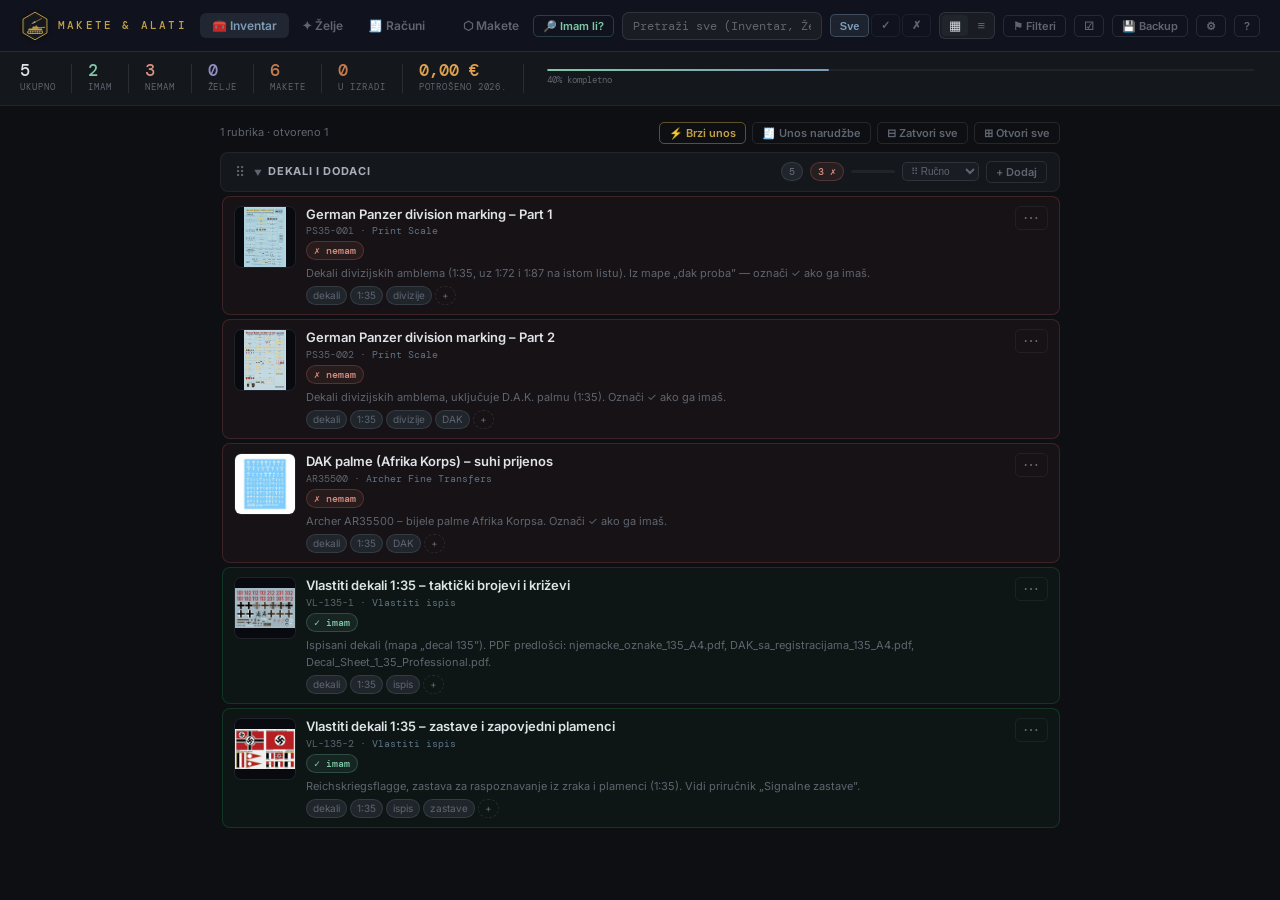
==== makete/index.html @ b8d2c48c "Prva verzija" ====
<!DOCTYPE html>
<html lang="hr">
<head>
<meta charset="UTF-8">
<meta name="viewport" content="width=device-width, initial-scale=1.0, viewport-fit=cover">
<title>Makete & Alati</title>
<meta name="mobile-web-app-capable" content="yes">
<meta name="apple-mobile-web-app-capable" content="yes">
<meta name="apple-mobile-web-app-status-bar-style" content="black-translucent">
<meta name="apple-mobile-web-app-title" content="Makete & Alati">
<meta name="theme-color" content="#0b0d12">
<link href="https://fonts.googleapis.com/css2?family=DM+Mono:wght@400;500&family=Inter:wght@400;500;600;700&display=swap" rel="stylesheet">
<link rel="manifest" href="manifest.webmanifest">
<link rel="icon" type="image/svg+xml" href="img/logo-icon.svg">
<link rel="icon" type="image/png" sizes="192x192" href="icons/icon-192.png">
<link rel="apple-touch-icon" href="icons/apple-touch-icon.png">
<link rel="stylesheet" href="css/app.css?v=45.37.0">
<link rel="stylesheet" href="css/mobile.css?v=45.37.0">
<script>window.APP_VERSION="45.37.0";window.NO_HD=true;</script>
</head>
<body>
<div class="boot-splash" id="bootSplash"><img class="boot-img" src="img/logo.svg" alt=""><div class="boot-logo">Makete &amp; Alati</div><div class="boot-spin"></div></div>

<div class="nav">
  <div class="nav-logo"><img class="nav-logo-img" src="img/logo-icon.svg" alt="">Makete &amp; Alati</div>
  <div class="nav-tabs">
    <button class="nav-tab active t-inv" onclick="showPage('inventar',this)">Inventar</button>
    <button class="nav-tab t-zelje" onclick="showPage('zelje',this)">✦ Želje</button>
    <button class="nav-tab t-narudzba" onclick="showPage('narudzba',this)">🧾 Računi</button>
    <button class="nav-tab t-makete" onclick="showPage('makete',this)">⬡ Makete</button>
    <button class="nav-tab t-diorame" onclick="showPage('diorame',this)">🏞️ Diorame</button>
    <button class="nav-tab t-izvori" onclick="showPage('izvori',this)">🔗 Izvori</button>
    <button class="nav-tab t-oznake" onclick="showPage('oznake',this)">🎖️ Oznake</button>
    <button class="nav-tab t-ekv" onclick="showPage('ekvivalencije',this)">🎨 Usporedba boja</button>
    <button class="nav-tab t-redoslijed" onclick="showPage('redoslijed',this)">🧭 Redoslijed izrade</button>
    <button class="nav-tab t-upute" onclick="showPage('upute',this)">📋 Upute za korištenje</button>
    <button class="nav-tab t-prirucnici" onclick="showPage('prirucnici',this)">📖 Priručnici</button>
    <button class="nav-tab t-knjiznica" onclick="showPage('knjiznica',this)">📚 Knjižnica</button>
  </div>
  <div class="nav-right">
    <div class="nav-search-wrap">
      <input class="nav-search" type="text" placeholder="Pretraži sve (Inventar, Želje, Makete…)…" id="searchInput" oninput="onSearch(this.value)" onfocus="onSearch(this.value)" onkeydown="if(event.key==='Escape'){this.blur();closeSearchDropdown();}">
      <div class="search-dropdown" id="searchDropdown"></div>
    </div>
    <div class="filter-tabs" id="filterTabs">
      <button class="ftab active-all" data-filter="all" onclick="setFilter('all')">Sve</button>
      <button class="ftab" data-filter="imam" onclick="setFilter('imam')">✓</button>
      <button class="ftab" data-filter="nemam" onclick="setFilter('nemam')">✗</button>
    </div>
    <div class="view-toggle" id="viewToggle">
      <button class="vbtn active" id="vbtnCard" onclick="setView('card')" title="Kartice" aria-label="Prikaz: kartice">▦</button>
      <button class="vbtn" id="vbtnCompact" onclick="setView('compact')" title="Kompaktno" aria-label="Prikaz: kompaktno">≡</button>
    </div>
    <button class="btn-sm" id="filterPanelBtn" onclick="toggleFilterPanel(event)" title="Filteri po proizvođaču/tagu" aria-label="Filteri">⚑ Filteri<span id="filterActiveDot" class="filter-active-dot" style="display:none"></span></button>
    <button class="btn-sm" id="bulkToggleBtn" onclick="toggleBulkMode()" title="Odaberi više stavki" aria-label="Odaberi više stavki">☑</button>
    <button class="btn-sm" onclick="openHelpModal()" title="Pomoć / prečaci" aria-label="Pomoć i prečaci">?</button>
  </div>
</div>

<div class="stats-bar" id="statsBar"></div>
<div class="filter-panel" id="filterPanel" style="display:none">
  <div class="tag-bar" id="mfrBar" style="display:none">
    <span class="tag-bar-lbl">Proizvođač:</span>
    <div id="mfrChips"></div>
  </div>
  <div class="tag-bar" id="tagBar" style="display:none">
    <span class="tag-bar-lbl">Tag:</span>
    <div id="tagChips"></div>
  </div>
  <div class="filter-panel-empty" id="filterPanelEmpty" style="display:none">Nema dostupnih filtera za proizvođača ili tag.</div>
</div>
<div class="bulk-bar" id="bulkBar" style="display:none">
  <span id="bulkCount">0 odabrano</span>
  <button class="btn-sm" onclick="bulkSetStatus('imam')">✓ Imam</button>
  <button class="btn-sm" onclick="bulkSetStatus('nemam')">✗ Nemam</button>
  <button class="btn-sm" onclick="bulkMoveToWish()">→ Želje</button>
  <button class="btn-sm" style="color:var(--nemam-txt);border-color:rgba(248,113,113,.3)" onclick="bulkDelete()">✕ Obriši</button>
  <button class="btn-sm" style="margin-left:auto" onclick="bulkClearSelection()">Odustani</button>
</div>

<!-- INVENTAR -->
<div class="page active" id="page-inventar">
  <div class="main" id="mainContent"></div>
</div>

<!-- ZELJE -->
<div class="page" id="page-zelje">
  <div class="main">
    <div class="section-hdr">
      <h2 class="wish-h">Popis želja</h2>
      <button class="btn-sm" onclick="openWishModal()">+ Dodaj</button>
      <span style="font-size:11px;color:var(--muted);margin-left:auto">✓ kupljeno → Inventar ili Makete</span>
    </div>
    <div id="wishDupHint" style="font-size:11px;color:#f87171;margin:-.4rem 0 .6rem 2px;font-weight:600"></div>
    <table class="wish-table">
      <thead><tr>
        <th>Šifra</th><th>Naziv / opis</th><th>Kategorija</th><th>Prior.</th><th>Bilješka</th><th></th>
      </tr></thead>
      <tbody id="wishBody"></tbody>
    </table>
  </div>
</div>

<!-- NARUDŽBA -->
<div class="page" id="page-narudzba">
  <div class="main">
    <div class="section-hdr">
      <h2 style="color:var(--narudzba)">🧾 Računi</h2>
      <button class="btn-sm" onclick="createOrder()">+ Novi račun</button>
      <button class="btn-sm" onclick="openOrderModal()">+ Dodaj stavku ručno</button>
      <button class="btn-sm" onclick="printOrderList()">🖨 Ispis</button>
      <span id="narudzbaTotal" style="margin-left:auto;font-size:12px;color:var(--muted)"></span>
    </div>
    <div class="ekv-hint" style="margin-bottom:1rem">Ovo je evidencija stvari koje si već kupio — svaka kartica je jedan stvarni račun/kupnja, radi zbrajanja ukupne uložene vrijednosti. Robu dodaješ gumbom 🧾 iz Popisa želja ili izravno iz Inventara (kod stavki koje nemaš) — ide u trenutno aktivan račun (žuti rub). Svaka stavka ima svoju cijenu, a u polje "Plaćeno (račun)" na dnu upiši stvarno plaćeni iznos. Kad je račun gotov, klikni "🔒 Zaključi" — zatvara se i sljedeća dodana stavka automatski otvara novi, umjesto da se doda na stari, već zatvoreni račun.</div>
    <div id="narudzbaList"></div>
  </div>
</div>

<!-- MAKETE -->
<div class="page" id="page-makete">
  <div class="main">
    <div class="section-hdr">
      <h2 class="model-h">Makete</h2>
      <button class="btn-sm" onclick="openModelModal()">+ Dodaj</button>
      <span id="modelValueTotal" style="margin-left:auto;font-size:12px;color:var(--muted)"></span>
    </div>
    <div id="modelContent"></div>
  </div>
</div>

<div class="page" id="page-prirucnici"><div class="main"><div class="section-hdr"><h2 style="color:var(--upute)">📖 Priručnici</h2></div><div id="prBox48"></div></div></div>
<div class="page" id="page-knjiznica"><div class="main"><div class="section-hdr"><h2 style="color:#a9b8d6">📚 Knjižnica</h2></div><div id="libBox48"></div></div></div>
<div class="page" id="page-diorame"><div class="main"><div class="section-hdr"><h2 style="color:#c9a86a">🏞️ Diorame</h2><button class="btn-sm" onclick="dio52Edit()">＋ Nova diorama</button><input class="nav-search" id="dio52Q" placeholder="Traži dioramu…" style="max-width:220px;margin-left:auto"></div><div class="ekv-hint" style="margin-bottom:.75rem">Diorama ima svoje faze izrade (od podloge do završnog laka), popis proizvoda iz Inventara, popis onoga što nedostaje, makete koje su u njoj te fotografije napretka i reference.</div><div id="dioBox52"></div></div></div>
<div class="page" id="page-izvori">
  <div class="main">
    <div class="section-hdr">
      <h2 style="color:var(--izvori)">🔗 Izvori i reference</h2>
      <button class="btn-sm" onclick="openIzvorModal()">+ Dodaj poveznicu</button>
    </div>
    <div class="ekv-hint" style="margin-bottom:.75rem">Članci, video tutoriali, forumi i ostale poveznice vezane uz izradu maketa — spremi ih ovdje umjesto u bookmarkove preglednika.</div>
    <div class="filter-tabs" style="margin-bottom:.75rem">
      <button class="ftab active-izv" data-ftype="sve" onclick="setIzvorFilter('sve')">Sve</button>
      <button class="ftab" data-ftype="video" onclick="setIzvorFilter('video')">🎬 Video</button>
      <button class="ftab" data-ftype="tekst" onclick="setIzvorFilter('tekst')">📄 Tekst</button>
      <button class="ftab" data-ftype="ostalo" onclick="setIzvorFilter('ostalo')">🔗 Ostalo</button>
    </div>
    <div id="izvoriFilterChip"></div>
    <table class="wish-table">
      <thead><tr>
        <th>Tip</th><th>Naziv</th><th>Poveznica</th><th></th>
      </tr></thead>
      <tbody id="izvoriBody"></tbody>
    </table>
  </div>
</div>

<div class="page" id="page-oznake">
  <div class="main">
    <div class="section-hdr">
      <h2 style="color:var(--oznake)">🎖️ Taktičke oznake</h2>
    </div>
    <div class="ekv-hint" style="margin-bottom:.75rem">Katalog izvučenih divizijskih i taktičkih simbola, brojeva vozila, amblema jedinica i naramenica — iz pregleda njemačke oklopne referentne biblioteke (WWII), 247 slika iz preko 90 pregledanih knjiga. Klikni sliku za uvećani prikaz.</div>
    <div class="filter-tabs" id="oznakeFilterTabs" style="margin-bottom:.75rem;flex-wrap:wrap"></div>
    <div class="oznake-count" id="oznakeCount" style="font-size:11px;color:var(--muted);margin-bottom:.6rem"></div>
    <div class="oznake-grid" id="oznakeGrid"></div>
  </div>
</div>

<!-- EKVIVALENCIJE (AK 3G Acrylics – tablica ekvivalencija) -->
<div class="page" id="page-ekvivalencije">
  <div class="main">
    <div class="section-hdr">
      <h2 style="color:var(--gold)">🎨 Usporedba boja</h2>
      <a class="btn-sm" style="text-decoration:none" href="upute/AK-3G-tablica-ekvivalencije-2021.pdf" target="_blank" rel="noopener">📄 Otvori PDF</a>
    </div>
    <div class="ekv-subtabs" style="flex-wrap:wrap">
      <button class="ekv-subtab ekv-subtab-all" data-tab="all" onclick="setEkvTab('all')" title="Pretraži tvoju boju kroz svih 12 tablica odjednom i vidi imaš li već zamjenu u inventaru">🔎 Traži zamjenu (sve tablice)</button>
      <button class="ekv-subtab active" data-tab="ak2021" onclick="setEkvTab('ak2021')">AK 3G Acrylics 2021</button>
      <button class="ekv-subtab" data-tab="ak2023" onclick="setEkvTab('ak2023')">AK 3G ↔ Vallejo/Citadel</button>
      <button class="ekv-subtab" data-tab="rcold" onclick="setEkvTab('rcold')">Real Colors (staro)</button>
      <button class="ekv-subtab" data-tab="rcnew" onclick="setEkvTab('rcnew')">Real Colors (novo)</button>
      <button class="ekv-subtab" data-tab="meng" onclick="setEkvTab('meng')">Meng ↔ AK 3Gen</button>
      <button class="ekv-subtab" data-tab="val2ak" onclick="setEkvTab('val2ak')">Vallejo → AK 3G</button>
      <button class="ekv-subtab" data-tab="ak2val" onclick="setEkvTab('ak2val')">AK 3G → Vallejo</button>
      <button class="ekv-subtab" data-tab="alclad" onclick="setEkvTab('alclad')">AK Metalik ↔ Alclad</button>
      <button class="ekv-subtab" data-tab="playmarkers" onclick="setEkvTab('playmarkers')">AK Playmarkers</button>
      <button class="ekv-subtab" data-tab="quickgen" onclick="setEkvTab('quickgen')">AK QuickGen</button>
      <button class="ekv-subtab" data-tab="rcmarkers" onclick="setEkvTab('rcmarkers')">AK RC Markers</button>
      <button class="ekv-subtab" data-tab="gouache" onclick="setEkvTab('gouache')">AK Gouache Weathering</button>
    </div>
    <input class="nav-search ekv-search" id="ekvSearch" placeholder="Pretraži po šifri, nazivu ili šifri drugog proizvođača…" oninput="searchEkv(this.value)">
    <div class="ekv-hint" id="ekvHint">Službena AK Interactive tablica ekvivalencija (2021) — Modelling, AFV, Figure i Air serija 3. generacije akrilnih boja, s ekvivalentima kod Tamiye, Humbrola, Vallejo Model/Game Color, Gunze/Mr. Hobbyja, Testora, Lifecolora, RLM/RAL/BS/FS standarda, Revella, Hataka, Real Colors, Citadela (novi i stari nazivi) i Menga.</div>
    <div class="ekv-count" id="ekvCount"></div>
    <div class="ekv-table-wrap"><table class="ekv-table" id="ekvTable"></table></div>
  </div>
</div>

<!-- REDOSLIJED IZRADE MAKETE (15 koraka) -->
<div class="page" id="page-redoslijed">
  <div class="main">
    <div class="section-hdr">
      <h2 style="color:#8fc26a">🧭 Redoslijed izrade makete (15 koraka)</h2>
    </div>
    <div class="ekv-hint" style="margin-bottom:1rem">Pridržavaj se ovog lanca kako bi izbjegao ljuštenje boje ili uništavanje detalja. Uz svaki korak naveden je i okvirni razmak čekanja prije sljedećeg koraka.</div>
    <div class="ekv-table-wrap">
      <table class="ekv-table wrap-table" id="redoslijedTable">
        <thead>
          <tr><th style="width:48px">Korak</th><th>Naziv</th><th>Opis</th><th>⏱ Vrijeme čekanja</th></tr>
        </thead>
        <tbody>
          <tr id="rs-step-1"><td class="ekv-code">01</td><td>🧼 Pranje modela</td><td>Operi dijelove mlakom vodom sa sredstvom za pranje posuđa kako bi uklonio ostatke silikonskog sredstva za odvajanje iz kalupa i masnoću s prstiju.</td><td>Sušenje na zraku, min. 2 h</td></tr>
          <tr id="rs-step-2"><td class="ekv-code">02</td><td>🌫️ Primer (temeljni premaz)</td><td>Nanesi tanki, ujednačeni sloj primera (sivi, crni ili bijeli) airbrushom radi prianjanja boje i otkrivanja površinskih grešaka.</td><td>12–24 h</td></tr>
          <tr id="rs-step-3"><td class="ekv-code">03</td><td>🌑 Pre-shading</td><td>Naglasi urezane linije i sjene crnom ili tamnosmeđom bojom prije osnovnog sloja, radi dojma dubine ispod prozirnijih slojeva boje.</td><td>30–60 min</td></tr>
          <tr id="rs-step-4"><td class="ekv-code">04</td><td>🎨 Osnovna boja (base coat)</td><td>Nanesi glavnu boju kamuflaže tankim slojevima airbrushom, ostavljajući pre-shading da se nazire kroz boju.</td><td>12–24 h</td></tr>
          <tr id="rs-step-5"><td class="ekv-code">05</td><td>🦎 Kamuflažni uzorak</td><td>Dodaj sekundarne/tercijarne boje kamuflaže (mrlje, pruge) prema referentnoj shemi vozila ili jedinice.</td><td>12–24 h</td></tr>
          <tr id="rs-step-6"><td class="ekv-code">06</td><td>✨ Gloss lak (sjajni lak)</td><td>Nanesi sloj sjajnog laka kao pripremu glatke, nepropusne podloge za dekale i wash tehnike.</td><td>6–12 h</td></tr>
          <tr id="rs-step-7"><td class="ekv-code">07</td><td>🏷️ Dekali (naljepnice)</td><td>Postavi dekale uz pomoć otopine za omekšavanje (decal softener) da prionu uz reljef površine bez mjehurića zraka.</td><td>12–24 h</td></tr>
          <tr id="rs-step-8"><td class="ekv-code">08</td><td>🔒 Gloss zatvaranje dekala</td><td>Preko osušenih dekala nanesi još jedan tanki sloj glossa da ih zatvoriš ispod laka, izravnaš rub prozirnog filma i zaštitiš od tekućina u sljedećim koracima (wash, razrjeđivači). Radi se preko cijelog modela da ton ostane ujednačen, jer se osnovna boja ispod glossa lagano potamni.</td><td>6–12 h</td></tr>
          <tr id="rs-step-9"><td class="ekv-code">09</td><td>🌗 Filter tehnika (opcionalno)</td><td>Tankim, jako razrijeđenim slojem uljne ili emajl boje ujednači i obogati ton osnovne boje po cijeloj površini. <i style="color:var(--muted)">Alternativa: filter se može nanijeti i odmah nakon gloss laka (prije dekala, korak 06→07), ako želiš prvo ujednačiti ton podloge.</i></td><td>24 h</td></tr>
          <tr id="rs-step-10"><td class="ekv-code">10</td><td>🖌️ Wash</td><td>Nanesi tamniji, jako razrijeđeni wash (uljni ili emajl) u urezane linije, zakovice i udubljenja kako bi naglasio detalje i dodao kontrast.</td><td>12–24 h</td></tr>
          <tr id="rs-step-11"><td class="ekv-code">11</td><td>🔲 Matt / satin lak</td><td>Nanesi tanki sloj matt (ili satin) laka preko washa i dekala. Dobije se blago hrapava površina na koju pigmenti, pastele i uljne boje bolje prianjaju, a wash i dekali ostaju zaštićeni. Više tankih slojeva bolje je od jednog debelog. <i style="color:var(--muted)">Napomena: neki modelari weathering rade i izravno preko glossa, ovisno o vrsti boje i željenom izgledu.</i></td><td>12–24 h</td></tr>
          <tr id="rs-step-12"><td class="ekv-code">12</td><td>🪨 Chipping</td><td>Dodaj ogrebotine i ljuštenje boje (spužvica, fini kist, hairspray / chipping fluid ili olovke) na istaknutim rubovima, ulaznim otvorima i mjestima gdje se hoda. Radi se prije prljavštine i pigmenata, tako da ih oni kasnije djelomično prekriju.</td><td>Sušiti prema tehnici (30 min – 2 h po sloju)</td></tr>
          <tr id="rs-step-13"><td class="ekv-code">13</td><td>🚜 Weathering</td><td>Dodaj efekte trošenja: streaking uljnim bojama za tragove hrđe i curenja, masne i uljne mrlje te naznake korozije prema stanju vozila (chipping je u prethodnom koraku).</td><td>Sloj po sloj, sušiti između (2–6 h po sloju)</td></tr>
          <tr id="rs-step-14"><td class="ekv-code">14</td><td>🧱 Pigmenti</td><td>Nanesi suhe pigmente četkicom na donji dio vozila, gusjenice i kotače radi realističnog efekta prašine i blata, zatim odmah fiksiraj isopropilnim alkoholom ili fiksatorom.</td><td>Fiksirati odmah nakon nanošenja</td></tr>
          <tr id="rs-step-15"><td class="ekv-code">15</td><td>🛡️ Završni zaštitni lak</td><td>Opcionalno: zatvori cijeli rad tankim slojem matt ili satin laka. Pazi da lak preko pigmenata ih veže i potamni, zato se često preskače ili nanosi samo lokalno; pigmente prije toga fiksiraj. Ako je model za vitrinu, zaštita od prašine ionako čuva weathering.</td><td>24 h</td></tr>
        </tbody>
      </table>
    </div>

    <div class="section-hdr" style="margin-top:1.75rem">
      <h2 style="color:#8fc26a">🎨 Paleta tonova terena (3GEN Acrylics)</h2>
    </div>
    <div class="ekv-hint" style="margin-bottom:1rem">Gdje postoji gotova, jednokomponentna AK boja koja u praksi zamjenjuje miješanje više tonova, navedena je samo ta boja (bez omjera). Uz svaki teren navedeno je što od toga već imaš (zeleno) i što bi trebalo za podlogu. Dodan je i stupac sa stvarnim AK <b>Terrains</b> pastama (službena kategorija DIORAMA → Pastes & Textures, ak-interactive.com) — to su gotove, već obojene i teksturirane paste za izradu same podloge terena, umjesto tinta za doradu.</div>
    <div class="ekv-table-wrap">
      <table class="ekv-table wrap-table" id="terenTable">
        <thead>
          <tr><th>Tip terena</th><th>Boje i efekti za vozilo</th><th>Pasta / tekstura za podlogu</th><th>Rezultat</th></tr>
        </thead>
        <tbody>
          <tr><td class="ekv-code">Normandija (glina)</td><td><span class="code46" data-code="AK4063">AK4063</span> Brown Earth Deposit</td><td><span class="code46" data-code="AMIG2102">AMIG2102</span> Light Earth Ground<br><span class="code46" data-code="AK8021" data-url="https://ak-interactive.com/product/terrains-light-earth-250ml/">AK8021</span> Terrains Light Earth</td><td>Svijetla glinasta zemlja</td></tr>
          <tr><td class="ekv-code">Suha prašina</td><td><span class="code46" data-code="AK4062">AK4062</span> Light Dust<br><span class="code46" data-code="AK015">AK015</span> Dust Effects<br><span class="code46" data-code="AKG07">AKG07</span> Dust (gvaš)<br><span class="code46" data-code="AK10026">AK10026</span> Dust/Rainmarks (bojica)</td><td><span class="code46" data-code="AK8015" data-url="https://ak-interactive.com/product/terrains-dry-ground-250ml/">AK8015</span> Terrains Dry Ground</td><td>Pijesak / cestovna prašina</td></tr>
          <tr><td class="ekv-code">Mokro blato</td><td><span class="code46" data-code="AK078">AK078</span> Damp Earth<br><span class="code46" data-code="73.826">73.826</span> Mud and Grass Effect (Vallejo)<br><span class="code46" data-code="AK8026">AK8026</span> Splatter Effects Wet Mud<br><span class="code46" data-code="AKG06">AKG06</span> Dry Mud (gvaš)</td><td><span class="code46" data-code="AK8017" data-url="https://ak-interactive.com/product/terrains-muddy-ground-250ml/">AK8017</span> Terrains Muddy Ground</td><td>Tamno, masno blato</td></tr>
          <tr><td class="ekv-code">Afrika (pijesak)</td><td><span class="code46" data-code="AK022">AK022</span> Africa Dust<br><span class="code46" data-code="AK041">AK041</span> North Africa Dust (pigment)<br><span class="code46" data-code="AKG03">AKG03</span> Sand (gvaš)<br><span class="code46" data-code="AK10009">AK10009</span> Sand (bojica)</td><td><span class="code46" data-code="AK8020" data-url="https://ak-interactive.com/product/terrains-desert-sand-250ml/">AK8020</span> Terrains Desert Sand<br><span class="code46" data-code="AK8022">AK8022</span> Terrains Sandy Desert</td><td>Svijetli pustinjski pijesak</td></tr>
          <tr><td class="ekv-code">Europa (tlo)</td><td><span class="code46" data-code="AK017">AK017</span> Earth Effects<br><span class="code46" data-code="AK042">AK042</span> Europe Earth (pigment)<br><span class="code46" data-code="AMIG7408">AMIG7408</span> Europe Earth Set (AMMO)<br><span class="code46" data-code="AK8027">AK8027</span> Splatter Effects Dry Mud<br><span class="code46" data-code="AKG05">AKG05</span> Dark Earth (gvaš)</td><td><span class="code46" data-code="AMIG2103">AMIG2103</span> Turned Earth Ground<br><span class="code46" data-code="AK8018" data-url="https://ak-interactive.com/product/terrains-dark-earth-250ml/">AK8018</span> Terrains Dark Earth</td><td>Srednje tamna europska zemlja</td></tr>
        </tbody>
      </table>
    </div>
    <div class="ekv-hint" style="margin-top:.5rem;font-size:11px"><span class="code46 own" style="pointer-events:none">✓ AK0000</span> zeleno = imaš u Inventaru (klik otvara proizvod) &nbsp;·&nbsp; <span class="code46 miss" style="pointer-events:none">AK0000 ↗</span> sivo = nemaš (klik otvara stranicu proizvođača). Stanje se provjerava uživo iz tvog Inventara.</div>

    <div class="section-hdr" style="margin-top:1.75rem">
      <h2 style="color:#8fc26a">🌍 Dodatni tereni (stvarni AK proizvodi + prijedlozi zajednice)</h2>
    </div>
    <div class="ekv-hint" style="margin-bottom:1rem">Uz 5 klasičnih tonova terena, AK Interactive (kategorije DIORAMA → Pastes & Textures i Rocks & granular material) nudi gotove proizvode i za sljedeće tipove terena koji nedostaju u tvojoj paleti (zeleno = već imaš):</div>
    <div class="ekv-table-wrap">
      <table class="ekv-table wrap-table" id="terenExtraTable">
        <thead>
          <tr><th>Tip terena</th><th>Stvarni AK proizvod (link na ak-interactive.com)</th><th>Rezultat</th></tr>
        </thead>
        <tbody>
          <tr><td class="ekv-code">❄️ Zima / snijeg</td><td><span class="code46" data-code="AK8011" data-url="https://ak-interactive.com/product/terrains-snow-250ml/">AK8011</span> Terrains Snow <span style="color:var(--muted);font-size:10px">(trenutno rasprodano)</span> + <span class="code46" data-code="AK8009" data-url="https://ak-interactive.com/product/snow-sprinkles-100ml/">AK8009</span> Snow Sprinkles + <span class="code46" data-code="AK8010" data-url="https://ak-interactive.com/product/snow-microballoons-100ml/">AK8010</span> Snow Microballoons</td><td>Snijeg / led za istočnu frontu i zimske diorame</td></tr>
          <tr><td class="ekv-code">🧱 Urbane ruševine / beton</td><td><span class="code46" data-code="AK8014" data-url="https://ak-interactive.com/product/terrains-concrete-250ml/">AK8014</span> Terrains Concrete <span style="color:var(--muted);font-size:10px">(rasprodano)</span> + <span class="code46" data-code="AK8013" data-url="https://ak-interactive.com/product/terrains-asphalt-250ml/">AK8013</span> Terrains Asphalt + <span class="code46" data-code="AK8310" data-url="https://ak-interactive.com/product/graveyard-ground/">AK8310</span> Graveyard Ground + <span class="code46" data-code="AK8258" data-url="https://ak-interactive.com/product/big-grey-rocks/">AK8258</span> Big Grey Rocks<br><span class="code46" data-code="AK10027">AK10027</span> Concrete Marks (bojica)</td><td>Razrušene zgrade, asfalt, groblje/napušteni teren</td></tr>
          <tr><td class="ekv-code">🪨 Kamenito / vulkansko tlo</td><td><span class="code46" data-code="AK8304" data-url="https://ak-interactive.com/product/volcanic-small-rocks/">AK8304</span>/<span class="code46" data-code="AK8305" data-url="https://ak-interactive.com/product/volcanic-medium-rocks/">AK8305</span> Volcanic Rocks + <span class="code46" data-code="AK8306" data-url="https://ak-interactive.com/product/desert-big-rocks/">AK8306</span> Desert Rocks + <span class="code46" data-code="AK8308" data-url="https://ak-interactive.com/product/fine-gray-gravel-1-3-mm/">AK8308</span> Fine Gray Gravel</td><td>Stjenoviti, planinski, vulkanski ili kamenolomni teren</td></tr>
          <tr><td class="ekv-code">🐊 Močvara / vlažni teren</td><td><span class="code46" data-code="AK8006" data-url="https://ak-interactive.com/product/water-gel-swamp-green-250ml/">AK8006</span> Water Gel Swamp Green<br><span class="code46" data-code="AMIG2204">AMIG2204</span> Slow River Waters (AMMO)<br><span class="code46" data-code="AK8028">AK8028</span> Puddles<br><span class="code46" data-code="AK8033">AK8033</span> Light &amp; Dry Crackle Effects</td><td>Stajaća, zelenkasta močvarna voda</td></tr>
        </tbody>
      </table>
    </div>
    <div class="ekv-hint" style="margin-top:.5rem;font-size:11px">💡 Bonus s foruma: umjesto ručne tehnike prskanja pigmentom/alkoholom, AK prodaje gotovu liniju <b>Splatter Effects</b> (npr. <span class="code46" data-code="AK8026">AK8026</span> Wet Mud, <span class="code46" data-code="AK8027">AK8027</span> Dry Mud, stirred earth, accumulated dust — kategorija Special Effects) koja se nanosi izravno iz bočice starom četkicom, bez miješanja.</div>

    <div class="ekv-hint" style="margin-top:.75rem;background:var(--surface2);border:1px solid var(--border2);border-radius:8px;padding:.6rem .8rem">
      🧭 Ovaj 15-koračni redoslijed pokriva "klasični" AFV pristup. Za <b>hairspray/salt chipping</b>, <b>post-shading kao alternativu pre-shadingu</b>, weathering gusjenica, NMM/OSL za figure, te razlike za avione/brodove/sci-fi — pogledaj <span class="ekv-code" style="cursor:pointer" onclick="showPage('upute',document.querySelector('.nav-tab.t-upute'));setTimeout(()=>scrollToUpute('up-9'),150)">📋 Upute za korištenje → 9️⃣ Napredne tehnike</span>.
    </div>
  </div>
</div>
<!-- UPUTE ZA KORIŠTENJE (AK Interactive - cijeli asortiman) -->
<div class="page" id="page-upute">
  <div class="main">
    <div class="section-hdr">
      <h2 style="color:var(--upute)">📋 Upute za korištenje — AK Interactive proizvodi</h2>
    </div>
    <div class="ekv-hint" style="margin-bottom:1rem">Vodič kroz cijeli asortiman AK Interactive proizvoda — kako se svaki tip proizvoda koristi, čime se razrjeđuje/čisti i na što paziti. Prikupljeno sa službene ak-interactive.com stranice i provjerenih recenzija/tutorijala. Šifre proizvoda podcrtanog stila (npr. <span class="ekv-code" style="cursor:pointer" onclick="goToCategory('Real Colors')">Real Colors</span>) su klikabilne i vode izravno na odgovarajuću kategoriju u tvom Inventaru.</div>

    <div class="ekv-hint" style="background:var(--surface2);border:1px solid var(--border2);border-radius:8px;padding:.6rem .8rem;margin-bottom:1rem">
      ⚠️ <b>Opće sigurnosne napomene:</b> Enamel i lak proizvodi (Real Colors, Panel Lineri, Filteri, Deposits, Effects) sadrže otapala — radi u prozračenom prostoru i koristi masku. Nikad ne miješaj akrilne i enamel/lak proizvode u istoj posudi — koristi odvojene kistove za svaki sustav. Uvijek testiraj novi proizvod na otpadnom komadu plastike prije primjene na model.
    </div>

    <input class="nav-search ekv-search" id="uputeSearch" placeholder="Pretraži upute (npr. 'razrjeđivač', 'pigment', 'wash')…" oninput="filterUpute(this.value)" style="margin-bottom:.4rem">
    <div class="ekv-count" id="uputeSearchCount"></div>

    <div class="upute-toc">
      <button class="ekv-subtab" onclick="scrollToUpute('up-redoslijed')">💡 Redoslijed rada</button>
      <button class="ekv-subtab" onclick="scrollToUpute('up-1')">1️⃣ Akrilne boje</button>
      <button class="ekv-subtab" onclick="scrollToUpute('up-2')">2️⃣ Real Colors/markeri</button>
      <button class="ekv-subtab" onclick="scrollToUpute('up-3')">3️⃣ Weathering Pencils</button>
      <button class="ekv-subtab" onclick="scrollToUpute('up-4')">4️⃣ Pigmenti</button>
      <button class="ekv-subtab" onclick="scrollToUpute('up-5')">5️⃣ ABT502 ulja</button>
      <button class="ekv-subtab" onclick="scrollToUpute('up-6')">6️⃣ Diorama</button>
      <button class="ekv-subtab" onclick="scrollToUpute('up-7')">7️⃣ Enameli/efekti</button>
      <button class="ekv-subtab" onclick="scrollToUpute('up-8')">8️⃣ Pomoćni proizvodi</button>
      <button class="ekv-subtab" onclick="scrollToUpute('up-9')">9️⃣ Napredne tehnike</button>
    </div>

    <div class="section-hdr" id="up-redoslijed"><h3 style="color:var(--upute)">💡 Opći redoslijed rada s AK sustavima</h3></div>
    <div class="ekv-hint" style="margin-bottom:1.25rem">
      1. Primer → 2. Osnovna boja (3GEN / Real Colors / Quick Gen) → 3. Gloss lak → 4. Dekali → 5. Panel Liner / Wash → 6. Filter → 7. Effects (streaking, rust) → 8. Pigmenti (dry/liquid) + fiksator → 9. Diorama paste/vegetacija na bazi → 10. Završni Matt/Satin lak.<br><br>
      <b>Zlatno pravilo:</b> akril ISPOD, enamel/lak PREKO — enamel proizvodi ne diraju osušeni akril, pa je to standardni radni tok većine modelara.
    </div>

    <!-- 1. AKRILNE BOJE -->
    <div class="section-hdr" id="up-1"><h3 style="color:var(--upute)">1️⃣ Akrilne boje (Acrylic Paint)</h3></div>
    <div class="ekv-table-wrap">
      <table class="ekv-table wrap-table">
        <thead><tr><th>Proizvod</th><th>Tip</th><th>Kako se koristi</th><th>Razrjeđivač / čišćenje</th><th>Napomena</th></tr></thead>
        <tbody>
          <tr><td><span class="ekv-code" style="cursor:pointer" onclick="goToCategory('3Gen Acrylic Colors (3. generacija akrilnih boja)')" title="Otvori kategoriju u inventaru">3GEN akril</span></td><td>Vodena akrilna</td><td>Airbrush: nanosi tanke, preklapajuće slojeve (2–3 sloja) dok se ne postigne željena pokrivnost. Kist: nanosi gotovo nerazrijeđeno za punu pokrivnost.</td><td>AK 3rd Gen Thinner (ili destilirana voda) — 1:1 do 2:1 (razrjeđivač:boja)</td><td>Zračni tlak 1,5 bar (22 psi). Prije upotrebe dobro promiješati.</td></tr>
          <tr><td><span class="ekv-code" style="cursor:pointer" onclick="goToCategory('QUICK GEN')" title="Otvori kategoriju u inventaru">Quick Gen</span></td><td>Kontrastni akril ("speed paint")</td><td>Nanijeti JEDAN sloj kistom izravno iz bočice preko svijetlog (bijelog/kremastog/svijetlo sivog) primera. Boja sama "otječe" u udubine i stvara sjenu i kontrast.</td><td>Ne razrjeđuje se — koristi izravno iz bočice</td><td>Svijetli primer je ključan (boja je polutransparentna). Za još bolji rezultat, nanesi preko zenithal priminga (vidi 9️⃣ Napredne tehnike) — sjene i svjetla već su "ugrađeni" u premaz, pa kontrastna boja izgleda još trodimenzionalnije. Detalje/isticanja dodati naknadno standardnom akrilnom bojom.</td></tr>
          <tr><td class="ekv-code">Acrylic Wash</td><td>Vodeni wash</td><td>Nanijeti u udubine i detalje kistom, ostaviti da se povuče u linije, obrisati višak vlažnim kistom prije potpunog sušenja.</td><td>Voda ili AK akrilni razrjeđivač</td><td>Brže sušenje od enamel washa — raditi u manjim područjima.</td></tr>
          <tr><td><span class="ekv-code" style="cursor:pointer" onclick="goToCategory('AK Gouache (gvaš boje)')" title="Otvori kategoriju u inventaru">Gouache</span></td><td>Vodena, mat, neprozirna</td><td>Nanosi se kistom, po potrebi razrijedi vodom za tanje slojeve prašine/blata/hrđe. Nakon sušenja može se ponovno aktivirati vodom.</td><td>Voda (razrjeđuje i reaktivira i nakon sušenja)</td><td>Idealno za mat efekte hrđe, zemlje i prašine; nanosi se preko akrila, emajla i ulja.</td></tr>
          <tr><td class="ekv-code">The Inks</td><td>Vrlo pigmentirana, prozirna tinta</td><td>Nanosi se kistom ili airbrushom kao lagani sloj (glazura) za pojačavanje tona, jedinstvo površine ili efekte prljavštine/vlage.</td><td>Voda / AK akrilni razrjeđivač</td><td>Zbog prozirnosti, detalji modela ostaju vidljivi ispod sloja tinte.</td></tr>
          <tr><td><span class="ekv-code" style="cursor:pointer" onclick="goToCategory('Dual Exo Scenery (boje za dioramu/scenografiju)')" title="Otvori kategoriju u inventaru">Dual EXO</span></td><td>Vodeni akril, samo-izravnavajući</td><td>Najbolje airbrushom (niski viskozitet), može i kistom. Miješanjem para A/B u različitim omjerima stvaraju se prijelazni tonovi.</td><td>AK akrilni razrjeđivač / voda</td><td>Satenski završetak; dobra podloga za naknadni weathering. Sustav parova (1A+1B, 2A+2B...) za prijelaze tonova.</td></tr>
          <tr><td><span class="ekv-code" style="cursor:pointer" onclick="goToCategory('ACRYLIC COLOR')" title="Otvori kategoriju u inventaru">Artist Dense</span></td><td>Gusti umjetnički akril (tuba)</td><td>Koristi se za miješanje prilagođenih tonova ili dodavanje u 3GEN boje radi veće zasićenosti/intenziteta. Može se koristiti i na platnu/papiru.</td><td>Voda / AK akrilni mediji (retarder, gloss, matte)</td><td>Kompatibilno sa svim akrilnim dodacima (medijima).</td></tr>
          <tr><td class="ekv-code">Vallejo / druge marke akrila</td><td>Vodena akrilna (isti tip kao 3GEN)</td><td>Airbrush: tanki, preklapajući slojevi, isti pristup kao AK 3GEN. Kist: gotovo nerazrijeđeno za punu pokrivnost. Vallejo boje su općenito gušće od AK-a — obično treba malo više razrjeđivača.</td><td>Vallejo Airbrush Thinner / Flow Improver (ili voda) — okvirno 1:1 do 1:2 (boja:razrjeđivač)</td><td>Različite marke akrila (Vallejo, Tamiya, Mig) se NE preporučuje miješati međusobno u istoj bočici (različiti vezivi mogu reagirati/zgrudati se) — ali se mogu slobodno nanositi jedna preko druge kao odvojeni slojevi na modelu, kad su suhe.</td></tr>
        </tbody>
      </table>
    </div>

    <!-- 2. REAL COLORS I MARKERI -->
    <div class="section-hdr" style="margin-top:1.5rem" id="up-2"><h3 style="color:var(--upute)">2️⃣ Real Colors i markeri</h3></div>
    <div class="ekv-table-wrap">
      <table class="ekv-table wrap-table">
        <thead><tr><th>Proizvod</th><th>Tip</th><th>Kako se koristi</th><th>Razrjeđivač / čišćenje</th><th>Napomena</th></tr></thead>
        <tbody>
          <tr><td><span class="ekv-code" style="cursor:pointer" onclick="goToCategory('Real Colors')" title="Otvori kategoriju u inventaru">Real Colors</span></td><td>Akrilni lak</td><td>Airbrush u tankim, preklapajućim slojevima. Osnovni sloj: manje razrjeđivanje. Kamuflažne mrlje/linije: veće razrjeđivanje (prozirniji ton).</td><td>AK RC701/702 High Compatibility Thinner (ili Mr.Color/Tamiya lak razrjeđivač) — <b>osnovni sloj 1:1 do 2:1</b> (razrjeđivač:boja), <b>post-shading/glazura 4:1 do 8:1</b> (jako razrijeđeno, gotovo prozirno)</td><td>Tlak 1,1–1,5 bar. Suho na dodir brzo; pričekaj min. 2 h prije sljedećeg sloja/weatheringa, 4 h prije maskiranja.</td></tr>
          <tr><td class="ekv-code">Real Colors — post-shading</td><td>Tehnika, ne poseban proizvod</td><td>Alternativa/dopuna pre-shadingu: nanesi osnovni ton ravnomjerno, zatim istom bojom posvijetljenom (10-20% bijele/svjetlije nijanse) airbrushom u sredinu panela/površine, ostavljajući rubove tamnijima. Suprotno od pre-shadinga — radi se PREKO osnovne boje, ne ispod nje.</td><td>Isto kao osnovna boja, jako razrijeđeno (4:1+)</td><td>⚠️ I pre-shading I post-shading rade se PRIJE gloss laka (unutar koraka 4-5 "Osnovna boja/Kamuflaža" iz Redoslijeda izrade) — oba su dio slikanja osnovne boje, ne nešto što se radi na/preko laka. Gloss lak (korak 6) dolazi tek nakon što je cijela boja i sjenčanje gotovo, kao priprema za dekale. Daje mekan, postupan prijelaz tona bez oštrih linija; ne postoji jedinstven stav zajednice koja je tehnika "bolja" — mnogi ih kombiniraju.</td></tr>
          <tr><td><span class="ekv-code" style="cursor:pointer" onclick="goToCategory('AK Markeri – Kompleti')" title="Otvori kategoriju u inventaru">Real Colors Markers</span></td><td>Lak marker</td><td>Skini poklopac i slikaj izravno po modelu — ne treba primer, dobro prianja i na goloj plastici.</td><td>Ne razrjeđuje se</td><td>Za metalik tonove dovoljan je jedan potez za punu pokrivnost.</td></tr>
          <tr><td><span class="ekv-code" style="cursor:pointer" onclick="goToCategory('Playmarker')" title="Otvori kategoriju u inventaru">Playmarkers</span></td><td>Akrilni marker s kistom</td><td>Protresi marker, skini stražnji poklopac, pritisni dugme nekoliko puta da se vrh natopi bojom, zatim slikaj kao kistom.</td><td>Ne razrjeđuje se</td><td>Preporučen bijeli/kost primer za najbolju zasićenost, pogotovo za crvene/žute/narančaste tonove.</td></tr>
          <tr><td><span class="ekv-code" style="cursor:pointer" onclick="goToCategory('QUICK MARKER')" title="Otvori kategoriju u inventaru">Quick Markers</span></td><td>Akrilni marker (nova generacija)</td><td>Isto kao Playmarkers — nanosi se izravno, fleksibilni vrh djeluje kao kist za detalje, rubna isticanja i brze popravke.</td><td>Ne razrjeđuje se</td><td>Prava akrilna boja (ne razrijeđena tinta) — može se slojevito nanositi i prekriti lakom.</td></tr>
        </tbody>
      </table>
    </div>

    <!-- 3. WEATHERING PENCILS -->
    <div class="section-hdr" style="margin-top:1.5rem" id="up-3"><h3 style="color:var(--upute)">3️⃣ Weathering Pencils</h3></div>
    <div class="ekv-table-wrap">
      <table class="ekv-table wrap-table">
        <thead><tr><th>Proizvod</th><th>Tip</th><th>Kako se koristi</th><th>Razrjeđivač / čišćenje</th><th>Napomena</th></tr></thead>
        <tbody>
          <tr><td><span class="ekv-code" style="cursor:pointer" onclick="goToCategory('Oil Pencil (uljne bojice)')" title="Otvori kategoriju u inventaru">Weathering Pencil</span></td><td>Voskasto-pigmentna olovka</td><td>Koristi suho (kao običnu olovku) za linije trošenja/ogrebotine, ili navlaži SAMO vrh (ne cijelu olovku) u vodi za intenzivniji, blendabilni nanos. Vrh se otapa i u paleti s malo vode za nanošenje kistom.</td><td>Voda (samo vrh olovke, nikad cijelu olovku)</td><td>Enamel/uljani washevi mogu se nanijeti izravno preko suhog efekta olovke. Prije nanošenja vodenih akrila PREKO efekta olovke, zaštiti lakom na bazi otapala (npr. Real Colors Varnish) — inače će se efekt otopiti.</td></tr>
        </tbody>
      </table>
    </div>

    <!-- 4. PIGMENTI -->
    <div class="section-hdr" style="margin-top:1.5rem" id="up-4"><h3 style="color:var(--upute)">4️⃣ Pigmenti</h3></div>
    <div class="ekv-table-wrap">
      <table class="ekv-table wrap-table">
        <thead><tr><th>Proizvod</th><th>Tip</th><th>Kako se koristi</th><th>Razrjeđivač / čišćenje</th><th>Napomena</th></tr></thead>
        <tbody>
          <tr><td><span class="ekv-code" style="cursor:pointer" onclick="goToCategory('Pigments (pigmenti)')" title="Otvori kategoriju u inventaru">Dry Pigments</span></td><td>Fini prah</td><td>Nanijeti suhom, tvrdom četkicom izravno na model (donji dio vozila, gusjenice, nabori odjeće). Za pastu: pomiješati s Pigment Fixer ili White Spiritom.</td><td>Fiksiranje: Pigment Fixer ili White Spirit (kapilarnim učinkom preko suhog pigmenta)</td><td>Nakon fiksiranja pigment se vraća na svoju suhu (mat) boju. Raditi u tankim slojevima — lakše je dodati nego ukloniti višak.</td></tr>
          <tr><td class="ekv-code">Liquid Pigments</td><td>Tekući pigment u boci</td><td>Protresi dobro, nanesi kistom izravno na površinu; formulacija je gotova za upotrebu bez miješanja prašine i tekućine.</td><td>Voda (dok je mokro); nakon sušenja postojano</td><td>Praktičnije i urednije od suhih pigmenata za brzu primjenu na wargame bazama.</td></tr>
        </tbody>
      </table>
    </div>

    <!-- 5. ABT502 ULJA -->
    <div class="section-hdr" style="margin-top:1.5rem" id="up-5"><h3 style="color:var(--upute)">5️⃣ ABT 502 ulja (Oils)</h3></div>
    <div class="ekv-table-wrap">
      <table class="ekv-table wrap-table">
        <thead><tr><th>Proizvod</th><th>Tip</th><th>Kako se koristi</th><th>Razrjeđivač / čišćenje</th><th>Napomena</th></tr></thead>
        <tbody>
          <tr><td class="ekv-code">ABT502 Oil</td><td>Uljana boja (nisko-uljna formula)</td><td>Nanijeti male točkice/mrlje boje na površinu (dot filtering), zatim blendati čistim kistom navlaženim u White Spiritu radi suptilnih prijelaza tona i "fading" efekta.</td><td>White Spirit / Odorless Thinner</td><td>Nanositi na prethodno lakiranu (satin) površinu. Sporo se suši — daje vremena za mekano miješanje boja.</td></tr>
        </tbody>
      </table>
    </div>

    <!-- 6. DIORAMA -->
    <div class="section-hdr" style="margin-top:1.5rem" id="up-6"><h3 style="color:var(--upute)">6️⃣ Diorama materijali</h3></div>
    <div class="ekv-table-wrap">
      <table class="ekv-table wrap-table">
        <thead><tr><th>Proizvod</th><th>Tip</th><th>Kako se koristi</th><th>Razrjeđivač / čišćenje</th><th>Napomena</th></tr></thead>
        <tbody>
          <tr><td class="ekv-code">Terrain paste (Dry/Wet/Muddy Ground, Dark Earth…)</td><td>Gusta akrilna pasta</td><td>Nanijeti špatulom ili kistom u tankom ili debelom sloju izravno na bazu/podlogu. Prije potpunog sušenja (24 h) mogu se utisnuti tragovi kotača, stopala i sl.</td><td>Voda ili AK akrilni razrjeđivač</td><td>Sušenje min. 24 h. Neutral Earth je bezbojna baza koja se boji dodavanjem akrila po želji.</td></tr>
          <tr><td class="ekv-code">Rocks & granular material</td><td>Prirodni/umjetni granulat</td><td>Lijepiti na podlogu razrijeđenim PVA ljepilom ili diorama ljepilom; nakon sušenja bojati akrilom ili pigmentima.</td><td>PVA ljepilo (razrijeđeno vodom 50/50)</td><td>Kombinirati različite veličine granula za prirodniji izgled terena.</td></tr>
          <tr><td class="ekv-code">Vegetacija (statička trava, lišće)</td><td>Sintetička/prirodna</td><td>Nanijeti ljepilo na bazu, posipati statičku travu (po mogućnosti elektrostatičkim aplikatorom), otresti višak.</td><td>Diorama/PVA ljepilo</td><td>Slojevito kombiniranje različitih dužina i boja trave daje najrealniji rezultat.</td></tr>
          <tr><td class="ekv-code">Wargame tereni/vegetacija</td><td>Gotove teksture za baze figura</td><td>Isto kao standardna diorama linija, prilagođeno manjim wargame bazama — tanak sloj, posuti pijeskom/granulatom dok je mokro.</td><td>Voda / PVA ljepilo</td><td>Osmišljeno za brzu izradu velikog broja jedinstvenih baza.</td></tr>
          <tr><td class="ekv-code">Special Effects (Still Water, Snow…)</td><td>Tekući kristalni gel / snijeg tekstura</td><td>Still Water: nanijeti u tankom sloju preko suhe podloge, samorazljevajuće. Snow: posuti ili nanijeti kistom za efekt snijega/inja.</td><td>Nije potrebno razrjeđivati (Still Water); snijeg se fiksira ljepilom ili lakom</td><td>Still Water je samorazljevajući gel — raditi u tankim slojevima da izbjegneš mjehuriće zraka.</td></tr>
        </tbody>
      </table>
    </div>

    <!-- 7. ENAMELI I EFEKTI -->
    <div class="section-hdr" style="margin-top:1.5rem" id="up-7"><h3 style="color:var(--upute)">7️⃣ Enameli i weathering efekti</h3></div>
    <div class="ekv-hint" style="margin-bottom:.6rem">Svi proizvodi u ovoj skupini su enamel (uljna baza) i razrjeđuju se/čiste isključivo s White Spiritom ili Odorless Thinnerom — nikad vodom. Nanositi na prethodno lakiranu (idealno satiniranu) površinu.</div>
    <div class="ekv-table-wrap">
      <table class="ekv-table wrap-table">
        <thead><tr><th>Proizvod</th><th>Tip</th><th>Kako se koristi</th><th>Razrjeđivač / čišćenje</th><th>Napomena</th></tr></thead>
        <tbody>
          <tr><td><span class="ekv-code" style="cursor:pointer" onclick="goToCategory('Precision Panel Liner (obrub panela)')" title="Otvori kategoriju u inventaru">Panel Liners</span></td><td>Enamel, rijetka konzistencija</td><td>Dodirni ugrađenim kistom početak panel linije — proizvod sam "poteče" kapilarnim učinkom duž linije. Pričekaj 10–20 min da se slegne, ukloni višak vlažnim kistom.</td><td>White Spirit / Odorless Thinner</td><td>Nanositi preko gloss/satin laka radi glatkog protoka bez mrljanja.</td></tr>
          <tr><td class="ekv-code">Washes (enamel)</td><td>Enamel wash</td><td>Nanijeti nakon protresanja bočice širim kistom preko cijele površine ili ciljano u detalje; ostaviti da se slegne, ukloniti višak čistim kistom natopljenim u razrjeđivaču.</td><td>White Spirit / Odorless Thinner</td><td>Vlaženje površine razrjeđivačem prije nanošenja olakšava ravnomjerno širenje washa.</td></tr>
          <tr><td class="ekv-code">Filters</td><td>Enamel, jako razrijeđen</td><td>Protresi i nanesi izravno iz bočice vlažnom plosnatom četkom u tankom, gotovo prozirnom sloju preko cijelog modela radi suptilne promjene tona.</td><td>White Spirit / Odorless Thinner</td><td>Nanositi na lakiranu (satin) površinu; višak filtera lako se ukloni čistom četkom s razrjeđivačem.</td></tr>
          <tr><td><span class="ekv-code" style="cursor:pointer" onclick="goToCategory('Deposits (naslage)')" title="Otvori kategoriju u inventaru">Deposits</span></td><td>Enamel, gušća konzistencija</td><td>Nanijeti u debljem sloju za izraženije nakupine prljavštine/hrđe/blata na specifičnim dijelovima (donji rub vozila, spojevi).</td><td>White Spirit / Odorless Thinner</td><td>Namijenjeno jačem, izraženijem weatheringu nego washevi/filteri.</td></tr>
          <tr><td><span class="ekv-code" style="cursor:pointer" onclick="goToCategory('Effects (efekti)')" title="Otvori kategoriju u inventaru">Effects (Rust Streaks, Streaking Grime…)</span></td><td>Enamel, tekuće mrlje/pruge</td><td>Nanijeti tanke, nepravilne, okomite linije gdje bi voda/hrđa prirodno tekla (rubovi, zakovice, poklopci). Pustiti 10–15 min, zatim vlažnom plosnatom četkom povući prema dolje radi blendanja.</td><td>White Spirit / Odorless Thinner</td><td>Raditi laganim potezima — prejako trljanje briše efekt umjesto da ga blenda.</td></tr>
          <tr><td class="ekv-code">Natural Oxidants</td><td>Enamel efekt hrđe/oksidacije</td><td>Nanijeti izravno na metalne površine (auspusi, lanci, oštećeni metal) za simulaciju prirodne korozije; može se slojevito graditi za dubinu.</td><td>White Spirit / Odorless Thinner</td><td>Kombinirati s pigmentima za teksturiranu, trodimenzionalnu hrđu.</td></tr>
          <tr><td class="ekv-code">Weathering Sets</td><td>Kombinirani setovi</td><td>Tematski grupirani efekti (npr. pustinjska vozila, NATO kamuflaža) — svaki proizvod u setu koristi se prema svojoj kategoriji (wash/filter/effect).</td><td>White Spirit / Odorless Thinner</td><td>Dobar način za nabavu cijelog weathering "kompleta" za određenu temu odjednom.</td></tr>
        </tbody>
      </table>
    </div>

    <!-- 8. POMOĆNI PROIZVODI -->
    <div class="section-hdr" style="margin-top:1.5rem" id="up-8"><h3 style="color:var(--upute)">8️⃣ Pomoćni proizvodi (Auxiliary)</h3></div>
    <div class="ekv-table-wrap">
      <table class="ekv-table wrap-table">
        <thead><tr><th>Proizvod</th><th>Tip</th><th>Kako se koristi</th><th>Razrjeđivač / čišćenje</th><th>Napomena</th></tr></thead>
        <tbody>
          <tr><td><span class="ekv-code" style="cursor:pointer" onclick="goToCategory('Primer – Ready for Airbrush (temeljni premaz za airbrush)')" title="Otvori kategoriju u inventaru">Primeri (Primers)</span></td><td>Akrilni ili sprej temeljni premaz</td><td>Nanijeti tanak, ravnomjeran sloj airbrushom ili iz spreja preko čistog, odmašćenog modela radi prianjanja boje i otkrivanja površinskih grešaka.</td><td>Ovisno o formuli (akrilni razrjeđivač ili spreman iz spreja)</td><td>Sušenje min. 12–24 h prije nanošenja boje.</td></tr>
          <tr><td class="ekv-code">Basics</td><td>Retarder, flow improver, gloss/matte medij…</td><td>Dodaju se izravno u akrilnu boju prije razrjeđivanja radi boljeg protoka, duljeg sušenja ili promjene sjaja.</td><td>Miješa se izravno s bojom</td><td>Dodati u malim količinama i testirati prije primjene na model.</td></tr>
          <tr><td><span class="ekv-code" style="cursor:pointer" onclick="goToCategory('Cleaner & Thinner (čistač i razrjeđivač)')" title="Otvori kategoriju u inventaru">Cleaner</span></td><td>Sredstvo za čišćenje airbrusha/kistova</td><td>Koristiti za ispiranje airbrusha i kistova između boja ili nakon rada, prema tipu boje (akril/lak/enamel).</td><td>Koristi se čisto, bez razrjeđivanja</td><td>Koristiti odgovarajući cleaner za tip boje — akrilni cleaner ne čisti lak/enamel učinkovito.</td></tr>
          <tr><td><span class="ekv-code" style="cursor:pointer" onclick="goToCategory('Cleaner & Thinner (čistač i razrjeđivač)')" title="Otvori kategoriju u inventaru">Thinner</span></td><td>Razrjeđivač (akrilni, lak ili enamel)</td><td>Dodaje se boji prije airbrushanja u preporučenom omjeru (vidi tablice po liniji boja gore).</td><td>—</td><td>Koristiti isključivo razrjeđivač namijenjen tipu boje koji koristiš.</td></tr>
          <tr><td><span class="ekv-code" style="cursor:pointer" onclick="goToCategory('Varnish (lak)')" title="Otvori kategoriju u inventaru">Varnish (lak)</span></td><td>Gloss / Satin / Matt / Ultra Matt</td><td>Nanijeti tanak sloj airbrushom preko cijelog modela: gloss prije dekala/washa, satin/matt kao završni zaštitni sloj nakon weatheringa.</td><td>Odgovarajući akrilni ili lak razrjeđivač (prema tipu varnisha)</td><td>Real Colors Varnish (na bazi otapala) koristi se i za zaštitu efekata Weathering Pencils prije nanošenja vodenih akrila preko njih.</td></tr>
          <tr><td class="ekv-code">Glue & Fixer</td><td>Ljepilo za plastiku / diorama fiksator</td><td>Plastično ljepilo za spajanje dijelova; diorama fiksator za lijepljenje granulata, trave i pigmenata.</td><td>Ovisno o vrsti (neka su na bazi otapala)</td><td>Fiksator za pigmente radi na kapilarni princip — ne prelijevati preko pigmenta.</td></tr>
          <tr><td class="ekv-code">Anti-slip (protuklizna pasta)</td><td>Gruba akrilna tekstura</td><td>Nanijeti kistom ili špatulom na površine gdje je na stvarnom vozilu protuklizna traka/premaz (gornja ploha tenka, palube), zatim bojati kao ostatak modela.</td><td>Voda (dok je mokro)</td><td>Nanositi u tankom, ravnomjernom sloju da tekstura ne izgleda pretjerano krupno u mjerilu modela.</td></tr>
          <tr><td class="ekv-code">Putty (kit/glit)</td><td>Punilo za popravak šavova/rupica</td><td>Nanijeti malo viška preko šava/rupice špatulom ili prstom (navlažen vodom kod akrilnih kitova), ostaviti da se osuši (prema uputama, obično 1-24h ovisno o debljini), zatim brusiti sve finijim brusnim papirom (400→800→1200) dok šav ne nestane.</td><td>Voda (akrilni kit) ili aceton/lak razrjeđivač (kit na bazi otapala)</td><td>Nanositi u više tanjih slojeva umjesto jednog debelog — puca i skuplja se manje pri sušenju. Nakon brušenja ponovno prebrisi primerom da se vidi je li površina glatka.</td></tr>
          <tr><td class="ekv-code">Plastično ljepilo (cement)</td><td>Otapalo koje kemijski spaja plastiku (ne ljepilo u klasičnom smislu)</td><td>Nanijeti tankim kistom (ugrađenim u čep) DUŽ spoja nakon što su dijelovi već pritisnuti jedan uz drugi — kapilarnim učinkom uvuče se u spoj i rastopi plastiku na dodirnim površinama, spajajući ih.</td><td>Ne razrjeđuje se; miris/pare — raditi u prozračenom prostoru</td><td>"Extra Thin" formule su vrlo rijetke — teku brzo, pa raditi u malim količinama i s čvrstom rukom. Djeluje samo na plastiku (polistiren), ne lijepi metal, smolu ni fotojetkanje.</td></tr>
          <tr><td class="ekv-code">Airbrush (uređaj)</td><td>Alat, ne potrošni materijal</td><td>Nakon svake sesije: ispuhati/isprazniti preostalu boju, napuniti čašicu čistačem (Cleaner) i prskati dok ne izlazi bistro, zatim rastaviti iglu/mlaznicu i očistiti krpicom/četkicom za dublje čišćenje (posebno oko igle i unutar mlaznice).</td><td>Airbrush Cleaner (nikad čisti aceton na brtve/gumice — nagriza ih)</td><td>Zaostala boja u igli/mlaznici najčešći je uzrok "pucketanja"/nejednolikog raspršivanja — temeljito čišćenje nakon SVAKE sesije rješava većinu problema.</td></tr>
          <tr><td class="ekv-code">Decal Setter / Softener</td><td>Otopine za dekale (dvije različite faze)</td><td><b>Setter</b> (nanosi se PRIJE dekala): tanki sloj na površinu — pomaže dekalu da klizne u položaj. <b>Softener</b> (PREKO postavljenog dekala): omekšava dekal da se uvuče u urezane detalje i reljef bez mjehurića zraka — ne dirati dok se ne osuši, može se naborati ako ga pomakneš dok je aktivan.</td><td>Ne razrjeđuju se</td><td>Nikad ne miješati ova dva proizvoda niti koristiti Softener umjesto Settera — imaju suprotne, specifične uloge.</td></tr>
        </tbody>
      </table>
    </div>

    <!-- 9. NAPREDNE TEHNIKE -->
    <div class="section-hdr" style="margin-top:1.5rem" id="up-9"><h3 style="color:var(--upute)">9️⃣ Napredne tehnike i drugi žanrovi</h3></div>

    <h4 style="color:var(--upute);font-size:14px;margin:1rem 0 .5rem">Alternativne chipping tehnike</h4>
    <div class="ekv-table-wrap">
      <table class="ekv-table wrap-table">
        <thead><tr><th>Tehnika</th><th>Kako radi</th><th>Redoslijed slojeva</th><th>Napomena</th></tr></thead>
        <tbody>
          <tr><td class="ekv-code">Hairspray tehnika</td><td>Lak za kosu djeluje kao sloj koji se otapa vodom, gornji sloj boje puca/ljušti se pod vlažnim kistom i otkriva boju ispod.</td><td>Osnovna boja (npr. metalik/hrđa) → 2-3 tanka sloja laka za kosu (sprej) → ostaviti da se osuši (10-30 min) → gornji sloj kamuflaže AKRILNOM bojom → grebanje tvrdom, kratkom četkicom navlaženom vodom</td><td>Najbolja kontrola i najrealniji, nepravilan uzorak oštećenja boje. Gornji sloj MORA biti akril (voda treba proći kroz njega do laka za kosu) — lak/emajl gornji sloj se teško grebe. Raditi 30-60 min nakon što se gornji sloj osuši, ne stariji od 24 h.</td></tr>
          <tr><td class="ekv-code">Salt weathering (sol)</td><td>Krupna sol nanesena na vlažan sloj boje blokira sljedeći sloj; nakon sušenja sol se otrese/opere otkrivajući boju ispod.</td><td>Osnovna boja → poprskati vodom i posuti krupnom soli na rubove/istaknuta mjesta → gornji sloj boje preko soli → nakon sušenja otresti/četkicom ukloniti sol</td><td>Jeftino i brzo; daje nešto grublji, nasumičniji uzorak od hairspray tehnike — dobro za snijeg/sol na terenskim vozilima.</td></tr>
          <tr><td class="ekv-code">Chipping spužvicom/kistom</td><td>Ručno "kucketanje" spužvice ili finog kista natopljenog bojom izravno po rubovima i istaknutim dijelovima.</td><td>Nakon kamuflaže, prije gloss laka/dekala — tako se naknadni wash/filter/pigmenti "uhvate" i za oštećena mjesta i vizualno ih integriraju s ostatkom modela</td><td>Najviše ručne kontrole nad pozicijom oštećenja, ali sporije i lakše pretjerati ako se ne radi suptilno. Sitne dodatne "dotike" moguće je dodati i sasvim na kraju, preko završnog laka, za naglasak na 1-2 mjesta.</td></tr>
        </tbody>
      </table>
    </div>

    <div class="ekv-hint" style="margin:1rem 0;background:var(--surface2);border:1px solid var(--border2);border-radius:8px;padding:.6rem .8rem">
      ⚠️ <b>Zlatno pravilo sealinga:</b> između svake faze weatheringa koja koristi drukčiji medij (npr. uljni wash → pigmenti, ili enamel filter → akrilni highlight) nanesi tanak sloj laka (obično mat ili satin) da "zapečatiš" prethodni sloj. Bez sealinga sljedeći sloj može otopiti ili razmazati onaj ispod, pogotovo ako miješaš vodene i uljne/enamel produkte.
    </div>

    <h4 style="color:var(--upute);font-size:14px;margin:1rem 0 .5rem">Gusjenice / trakovi (AFV)</h4>
    <div class="ekv-hint" style="margin-bottom:1rem">Gusjenice se često obrađuju odvojeno od trupa vozila: osnovna boja (gumeno crna/metalik čelik) → suho četkanje (drybrush) svjetlijom čeličnom bojom po istaknutim rubovima članaka ("burnishing" efekt trenja o teren) → točkasta hrđa (oil dot ili pigment) na pojedinim člancima za nepravilnost → fiksiranje pigmentom/prašinom na donjem dijelu. Pojedinačni članci gusjenica realnije izgledaju kad svaki ima blago drukčiju nijansu hrđe/trošenja umjesto jednolike boje cijele trake.
    </div>

    <h4 style="color:var(--upute);font-size:14px;margin:1rem 0 .5rem">Ispušni i mrlje goriva (exhaust/fuel stains)</h4>
    <div class="ekv-hint" style="margin-bottom:1rem">Posebna, uža primjena "Effects" produkata: nanesi tamniju (crna/smeđa) mrlju odmah oko ispušne cijevi, zatim vlažnim plosnatim kistom povuci prema natrag/dolje u smjeru kretanja zraka, postupno stanjujući trag. Za mrlje goriva koristi tamniju, sjajniju (gloss) mrlju oko poklopca spremnika — gorivo ostavlja sjajni, ne mat trag, za razliku od prašnjavih/matiranih tragova hrđe.</div>

    <h4 style="color:var(--upute);font-size:14px;margin:1rem 0 .5rem">Wet palette (mokra paleta) za akrile</h4>
    <div class="ekv-hint" style="margin-bottom:1rem">Vlažna spužva + poseban papir (ili pak papir za pečenje) ispod boje na paleti drastično usporava sušenje akrila — boja ostaje radljiva satima umjesto minuta, korisno za miješanje tonova i blendanje kistom. Jednostavna kućna verzija: spužvica natopljena vodom, preko nje vlažni papirnati ubrus, pa list voštanog/bakepapira na vrhu.</div>

    <h4 style="color:var(--upute);font-size:14px;margin:1rem 0 .5rem">Figure: NMM, OSL i zenithal priming</h4>
    <div class="ekv-table-wrap">
      <table class="ekv-table wrap-table">
        <thead><tr><th>Tehnika</th><th>Što je</th><th>Kako se radi</th><th>Napomena</th></tr></thead>
        <tbody>
          <tr><td class="ekv-code">Zenithal priming</td><td>Dvotonski/crno-bijeli temeljni premaz koji simulira svjetlo odozgo</td><td>Crni primer preko cijele figure → bijeli/svijetlo sivi primer airbrushom pod kutom odozgo, ostavljajući donje/zaklonjene dijelove crnima</td><td>Ubrzava naknadno sjenčanje i isticanje — boja se nanosi tanko preko ovog kontrasta pa se sjene/svjetla djelomično "vide" kroz nju.</td></tr>
          <tr><td class="ekv-code">NMM (Non-Metallic Metal)</td><td>Slikanje metalnog izgleda (oklop, oružje) običnim, nemetalik bojama</td><td>Slojevito nanošenje oštrih kontrasta tamno-svijetlo s jasnom linijom odsjaja (highlight), umjesto glatkog prijelaza kao kod obične boje — obično 4-6 tonova od tamne sjene do gotovo bijelog odsjaja</td><td>Zahtjeva vježbu s oštrim prijelazima tonova (ne blendano glatko); rezultat izgleda kao pravi metal na fotografiji iako je slikano mat/sjajnom bojom.</td></tr>
          <tr><td class="ekv-code">OSL (Object Source Lighting)</td><td>Slikani efekt da predmet (baklja, ekran, laserski mač) baca svjetlo na okolne površine</td><td>Odredi izvor svjetlosti, zatim nanesi postupno sve svjetliju boju (do skoro bijele/žute) na površine najbliže i najizloženije "izvoru", blendajući prema normalnoj boji dalje od izvora</td><td>Radi najbolje uz tamniju okolnu boju za kontrast; česta tehnika kod sci-fi/fantasy figura.</td></tr>
        </tbody>
      </table>
    </div>

    <h4 style="color:var(--upute);font-size:14px;margin:1rem 0 .5rem">Drugi žanrovi: avioni, brodovi, sci-fi</h4>
    <div class="ekv-table-wrap">
      <table class="ekv-table wrap-table">
        <thead><tr><th>Žanr</th><th>Glavne razlike od AFV pristupa</th></tr></thead>
        <tbody>
          <tr><td class="ekv-code">Avioni</td><td>Weathering je znatno suptilniji i čišći nego na tenkovima — tanji washevi, blaži filteri, panel-line naglašavanje umjesto grubog chippinga. Modulacija panela (blago posvjetljivanje sredine panela post-shadingom) vrlo je popularna za moderne/čiste avione, ali klasični pre-shading (oštre sjene ispod boje) ostaje jednako valjan izbor za urednu, "tvorničku" završnu obradu — izbor ovisi o željenom stilu, ne o tome da je jedna tehnika zamijenila drugu. Metalik završeci (Xtreme Metal linija) zahtijevaju glatku, ne-brušenu podlogu.</td></tr>
          <tr><td class="ekv-code">Brodovi</td><td>Waterline modeli često imaju odvojen tretman trupa (ispod/iznad vode), rđa/naslage na trupu idu vertikalnim "streaking" potezima od vodne linije naviše, a paluba dobiva drukčiju (drvenu/metalnu) teksturu i manje intenzivan weathering od trupa.</td></tr>
          <tr><td class="ekv-code">Sci-fi / Gundam / mechs</td><td>Dual Exo linija (vidi 1️⃣) namijenjena upravo ovome — čisti, grafički kamuflažni uzorci, panel lining tušem/enamelom za naglašavanje mehaničkih detalja, chipping svjetlucavim metalik tonom ispod za "borbeno oštećen" izgled. OSL (vidi gore) čest je dodatak za oružje/ekrane.</td></tr>
        </tbody>
      </table>
    </div>

  </div>
</div>

<div class="bottom-bar" id="bottomBar">
  <button class="btn-sm" onclick="openNewCatModal()">+ Kategorija</button>
  <button class="btn-sm" onclick="printShoppingList()">🖨️ Lista za kupovinu</button>
<button class="btn-sm" id="restoreRemovedBtn" style="display:none;color:var(--gold);border-color:rgba(194,160,74,.45)" onclick="restoreRemoved()" title="Vrati proizvode i makete koji su uklonjeni jer su na Računima">↩ Vrati uklonjene</button>
<button class="btn-sm" id="purgeRemovedBtn" style="display:none;color:var(--nemam-txt);border-color:var(--nemam-brd)" onclick="purgeRemoved()" title="Trajno obriši uklonjene proizvode i makete (ne može se poništiti)">🗑 Trajno obriši uklonjene</button>
<button class="btn-sm" id="rebuildBtn" style="color:var(--accent);border-color:rgba(125,155,181,.45)" onclick="rebuildNow()" title="Dodaj u Inventar i Makete sve što je na Računima, a još nije tamo">🧾 Složi iz računa</button>
  <button class="btn-sm" onclick="recompressAllUploadedImages()" title="Sažmi sve već učitane slike na manju veličinu (radi pouzdano, bez interneta)">🗜️ Sažmi slike</button>
  <button class="btn-export" id="backupBtn" onclick="exportData()">⬇ Backup</button>
  <button class="btn-sm" id="backupFolderBtn" onclick="chooseBackupFolder()" title="Odaberi mapu (npr. Desktop/Makete) u koju će se Backup ubuduće uvijek spremati izravno - radi u Chrome/Edge pregledniku">📁 Mapa</button>
  <label class="btn-export" style="cursor:pointer">⬆ Uvezi JSON<input type="file" accept=".json" style="display:none" onchange="importData(event)"></label>
  <label class="btn-export" style="cursor:pointer">⬆ Uvezi CSV<input type="file" accept=".csv" style="display:none" onchange="importCsv(event)"></label>
  <button class="btn-reset" onclick="resetData()">Resetiraj</button>
</div>

<!-- PRODUCT MODAL -->
<div class="modal-overlay" id="prodModal" style="display:none" onclick="if(event.target===this)closeProdModal()">
<div class="modal">
  <h3 id="prodModalTitle">Dodaj proizvod</h3>
  <label>Kategorija</label>
  <select id="pmCatSelect" onchange="onPmCatSelectChange()"></select>
  <input type="text" id="pmNewCatInput" placeholder="Naziv nove kategorije…" style="display:none">
  <label>Proizvođač</label>
  <select id="pmMfr">
    <option>AK Interactive</option><option>Vallejo</option><option>MIG Productions</option>
    <option>Tamiya</option><option>Gunze / Mr. Hobby</option><option>Hataka</option>
    <option>Citadel / GW</option><option>Scale75</option><option>Ostalo</option>
  </select>
  <label>Šifra</label>
  <input type="text" id="pmCode" placeholder="AK12345" oninput="previewProdImg()">
  <label>Naziv *</label>
  <input type="text" id="pmName" placeholder="Naziv proizvoda">
  <label>Status</label>
  <div class="status-row">
    <button class="status-btn imam active" id="pmBtnImam" onclick="setProdStatus('imam')">✓ Imam</button>
    <button class="status-btn nemam" id="pmBtnNemam" onclick="setProdStatus('nemam')">✗ Nemam</button>
  </div>
  <label>Podgrupa / komplet (opcionalno)</label>
  <input type="text" id="pmSubgroup" placeholder="npr. RCM101 – TOOLS (isti naziv za sve članove kompleta)">
  <label style="display:flex;align-items:center;gap:6px;text-transform:none;letter-spacing:0;font-size:12px;color:var(--text2);margin-bottom:10px">
    <input type="checkbox" id="pmIsSetHeader" style="width:auto;margin:0" onchange="renderSwatchEditor(pmSwatches)">
    Ovo je zaglavlje kompleta — automatski prikaži sve boje ostalih proizvoda iz iste podgrupe
  </label>
  <label>Tagovi</label>
  <div class="tag-editor" id="pmTagEditor"></div>
  <div class="tag-input-row">
    <input type="text" id="pmTagInput" placeholder="Dodaj tag…" onkeydown="if(event.key==='Enter'){event.preventDefault();addTagFromInput()}">
    <button onclick="addTagFromInput()">+ Dodaj</button>
  </div>
  <label>Boje (opcionalno — dodaj više ako je set s više nijansi)</label>
  <div class="tag-editor" id="pmSwatchEditor"></div>
  <div class="img-modal-tabs" id="pmSwatchTabsWrap">
    <button type="button" class="img-tab active" onclick="setSwatchInputMode('wheel',this)">🎨 Kotačić</button>
    <button type="button" class="img-tab" onclick="setSwatchInputMode('ral',this)">RAL / naziv</button>
    <button type="button" class="img-tab" onclick="setSwatchInputMode('rgb',this)">RGB</button>
  </div>
  <div id="swatchModeWheel">
    <div class="tag-input-row">
      <input type="color" id="pmSwatchPicker" value="#888888" style="width:44px;height:32px;padding:2px;border-radius:6px;cursor:pointer;background:var(--surface3);border:1px solid var(--border2);flex:none!important">
      <button type="button" onclick="addSwatchFromPicker()">+ Dodaj boju</button>
      <button type="button" class="btn-secondary" style="flex:none!important;width:auto" onclick="clearSwatches()" title="Ukloni sve boje (za proizvode koji nisu boja)">Makni sve</button>
    </div>
  </div>
  <div id="swatchModeRal" style="display:none">
    <input type="text" id="pmColorSearch" list="colorDatalistOptions" placeholder="Upiši RAL broj ili naziv (npr. RAL 7028, ili olive / maslinasta)" oninput="onColorSearchInput()">
    <datalist id="colorDatalistOptions"></datalist>
    <div class="tag-input-row" style="margin-top:2px;align-items:center">
      <span id="colorSearchPreview" style="width:24px;height:24px;border-radius:6px;background:#888;flex:none;border:1px solid var(--border2)"></span>
      <span id="colorSearchHexLbl" style="font-size:11px;color:var(--muted);font-family:'DM Mono',monospace;flex:1">—</span>
      <button type="button" onclick="addSwatchFromSearch()">+ Dodaj boju</button>
    </div>
    <div style="font-size:10px;color:var(--muted);margin-top:4px;margin-bottom:10px">Napomena: RAL nijanse su okvirne (RAL ne objavljuje službeni RGB ekvivalent) — dovoljno precizno za pregled u aplikaciji.</div>
  </div>
  <div id="swatchModeRgb" style="display:none">
    <div class="tag-input-row">
      <input type="number" id="pmR" min="0" max="255" placeholder="R" style="flex:none!important;width:56px" oninput="updateRgbPreview()">
      <input type="number" id="pmG" min="0" max="255" placeholder="G" style="flex:none!important;width:56px" oninput="updateRgbPreview()">
      <input type="number" id="pmB" min="0" max="255" placeholder="B" style="flex:none!important;width:56px" oninput="updateRgbPreview()">
      <span id="rgbPreview" style="width:24px;height:24px;border-radius:6px;background:#888;flex:none;border:1px solid var(--border2)"></span>
      <button type="button" onclick="addSwatchFromRgb()">+ Dodaj boju</button>
    </div>
  </div>
  <label>Opis</label>
  <textarea id="pmDesc" placeholder="Opis, kako koristiti…"></textarea>
  <label>Bilješka</label>
  <input type="text" id="pmNote" placeholder="Npr. skoro prazno…">
  <label>Cijena (opcionalno — predlaže se kad stavku dodaš u Račun 🧾; stvarna vrijednost se računa iz Računa)</label>
  <input type="text" id="pmPrice" placeholder="npr. 4,50 €">
  <label>Datum otvaranja bočice (opcionalno — praćenje roka trajanja)</label>
  <input type="date" id="pmOpened">
  <label>Upute za proizvod — poveznica na dokument (PDF, Word…, opcionalno)</label>
  <input type="text" id="pmPdf" placeholder="https://…/upute.pdf ili .docx">
  <label>Slika proizvoda</label>
  <div class="img-modal-tabs" id="pmImgTabsWrap">
    <button type="button" class="img-tab active" id="pmImgTabUrl" onclick="setProdImgTab('url',this)">URL</button>
    <button type="button" class="img-tab" id="pmImgTabUp" onclick="setProdImgTab('upload',this)">Učitaj s računala</button>
  </div>
  <div id="pmImgUrlDiv">
    <input type="text" id="pmImg" placeholder="https://…" oninput="previewProdImgUrl()">
  </div>
  <div id="pmImgUploadDiv" style="display:none">
    <div class="drop-zone" id="pmDropZone" onclick="document.getElementById('pmFileIn').click()"
      ondragover="event.preventDefault();this.classList.add('over')"
      ondragleave="this.classList.remove('over')"
      ondrop="handleProdDrop(event)">
      <svg width="28" height="28" viewBox="0 0 24 24" fill="none" stroke="var(--muted)" stroke-width="1.5"><path d="M21 15v4a2 2 0 01-2 2H5a2 2 0 01-2-2v-4"/><polyline points="17 8 12 3 7 8"/><line x1="12" y1="3" x2="12" y2="15"/></svg>
      <p>Povuci sliku ili klikni</p>
    </div>
    <input type="file" id="pmFileIn" accept="image/*" style="display:none" onchange="handleProdFile(event)">
  </div>
  <div class="img-preview-wrap" id="pmPreview" style="display:none">
    <img id="pmPreviewEl" alt="preview">
    <div><button type="button" class="btn-secondary" style="margin-top:6px;font-size:11px;padding:5px 12px" onclick="removeProdImg()">✕ Makni sliku</button></div>
  </div>
  <div class="modal-btns">
    <button class="btn-secondary" onclick="closeProdModal()">Odustani</button>
    <button class="btn-primary" onclick="submitProd()">Spremi</button>
  </div>
</div></div>

<!-- IMG MANAGER -->
<div class="modal-overlay" id="imgModal" style="display:none" onclick="if(event.target===this)closeImgModal()">
<div class="modal">
  <h3>Slike proizvoda</h3>
  <div id="imgMgrList"></div>
  <div class="img-modal-tabs">
    <button class="img-tab active" onclick="setImgTab('url',this)">URL</button>
    <button class="img-tab" onclick="setImgTab('upload',this)">Učitaj</button>
  </div>
  <div id="imgTabUrl">
    <div class="img-add-row">
      <input type="text" id="imgUrlIn" placeholder="https://…" oninput="previewImgEdit()">
      <button onclick="addImgFromUrl()">+ Dodaj</button>
    </div>
    <div class="img-preview-wrap" id="imgUrlPreview" style="display:none"><img id="imgUrlPreviewEl" alt="p"></div>
  </div>
  <div id="imgTabUpload" style="display:none">
    <div class="drop-zone" id="dropZone" onclick="document.getElementById('fileIn').click()"
      ondragover="event.preventDefault();this.classList.add('over')"
      ondragleave="this.classList.remove('over')"
      ondrop="handleDrop(event)">
      <svg width="28" height="28" viewBox="0 0 24 24" fill="none" stroke="var(--muted)" stroke-width="1.5"><path d="M21 15v4a2 2 0 01-2 2H5a2 2 0 01-2-2v-4"/><polyline points="17 8 12 3 7 8"/><line x1="12" y1="3" x2="12" y2="15"/></svg>
      <p>Povuci sliku ili klikni</p>
    </div>
    <input type="file" id="fileIn" accept="image/*" style="display:none" onchange="handleFile(event)">
    <div class="img-preview-wrap" id="imgUpPreview" style="display:none"><img id="imgUpPreviewEl" alt="p"></div>
    <button class="btn-primary" style="width:100%;margin-top:4px" onclick="addImgFromUpload()">+ Dodaj</button>
  </div>
  <div class="modal-btns" style="margin-top:.875rem">
    <button class="btn-secondary" onclick="closeImgModal()">Zatvori</button>
  </div>
</div></div>

<!-- WISH MODAL -->
<div class="modal-overlay" id="wishModal" style="display:none" onclick="if(event.target===this)closeWishModal()">
<div class="modal">
  <h3>Dodaj na popis želja</h3>
  <label>Kategorija</label><select id="wmCat"></select>
  <label>Šifra</label><input type="text" id="wmCode" placeholder="AK11241" oninput="checkWishExists()">
  <label>Naziv *</label><input type="text" id="wmName" placeholder="Naziv" oninput="checkWishExists()">
  <div id="wmWarn" style="display:none;font-size:11px;font-weight:600;color:var(--gold);background:rgba(194,160,74,0.1);border:1px solid rgba(194,160,74,0.3);border-radius:6px;padding:6px 10px;margin-bottom:.5rem"></div>
  <label>Opis</label><textarea id="wmDesc" placeholder="Kratki opis…"></textarea>
  <label>Cijena</label><input type="text" id="wmPrice" placeholder="34 €">
  <label style="display:none">Prioritet</label>
  <select id="wmPrio" style="display:none">
    <option value="1">1 – hitno</option><option value="2">2 – uskoro</option>
    <option value="3" selected>3 – normalno</option><option value="4">4 – kad-tad</option><option value="5">5 – nije hitno</option>
  </select>
  <label>Bilješka</label><input type="text" id="wmNote" placeholder="Opcionalno…">
  <div class="modal-btns">
    <button class="btn-secondary" onclick="closeWishModal()">Odustani</button>
    <button class="btn-primary" onclick="submitWish()">Dodaj</button>
  </div>
</div></div>

<!-- ORDER (NARUDŽBA) MODAL -->
<div class="modal-overlay" id="orderModal" style="display:none" onclick="if(event.target===this)closeOrderModal()">
<div class="modal">
  <h3>Dodaj u račun</h3>
  <label>Šifra</label><input type="text" id="omCode" placeholder="AK11241">
  <label>Naziv *</label><input type="text" id="omName" placeholder="Naziv">
  <label>Kategorija</label><input type="text" id="omCat" placeholder="Opcionalno…">
  <label>Količina</label><input type="number" min="1" id="omQty" value="1">
  <label>Cijena/kom</label><input type="text" id="omPrice" placeholder="npr. 4,50 €">
  <div class="modal-btns">
    <button class="btn-secondary" onclick="closeOrderModal()">Odustani</button>
    <button class="btn-primary" style="background:var(--narudzba)" onclick="submitOrderManual()">Dodaj</button>
  </div>
</div></div>

<!-- MOVE TO WISH -->
<div class="modal-overlay" id="moveToWishModal" style="display:none" onclick="if(event.target===this)closeMoveToWishModal()">
<div class="modal">
  <h3>Premjesti u Popis želja</h3>
  <p style="font-size:12px;color:var(--muted);margin-bottom:.5rem" id="mtwItemName"></p>
  <div id="mtwWarn" style="display:none;font-size:11px;font-weight:600;color:var(--gold);background:rgba(194,160,74,0.1);border:1px solid rgba(194,160,74,0.3);border-radius:6px;padding:6px 10px;margin-bottom:.75rem"></div>
  <label>Prioritet</label>
  <select id="mtwPrio">
    <option value="1">1 – hitno</option><option value="2">2 – uskoro</option>
    <option value="3" selected>3 – normalno</option><option value="4">4</option><option value="5">5</option>
  </select>
  <label>Cijena</label><input type="text" id="mtwPrice" placeholder="–">
  <label>Bilješka</label><input type="text" id="mtwNote" placeholder="Opcionalno…">
  <div class="modal-btns">
    <button class="btn-secondary" onclick="closeMoveToWishModal()">Odustani</button>
    <button class="btn-primary" style="background:rgba(143,143,194,0.8)" onclick="confirmMoveToWish()">→ Premjesti</button>
  </div>
</div></div>

<!-- BUY MODAL -->
<div class="modal-overlay" id="buyModal" style="display:none" onclick="if(event.target===this)closeBuyModal()">
<div class="modal">
  <h3>✓ Kupljeno – kamo?</h3>
  <p style="font-size:12px;color:var(--muted);margin-bottom:1rem" id="buyItemName"></p>
  <div class="status-row" style="margin-bottom:12px">
    <button class="status-btn imam active" id="buyDestInv" onclick="setBuyDest('inventar')">📦 Inventar</button>
    <button class="status-btn" id="buyDestMak" onclick="setBuyDest('makete')">⬡ Makete</button>
  </div>
  <div id="buyInvOpts">
    <label>Kategorija</label><select id="buyCat"></select>
    <div class="status-row">
      <button class="status-btn imam active" id="buyBtnImam" onclick="setBuyStatus('imam')">✓ Imam</button>
      <button class="status-btn nemam" id="buyBtnNemam" onclick="setBuyStatus('nemam')">✗ Nemam</button>
    </div>
  </div>
  <div id="buyMakOpts" style="display:none">
    <label>Mjerilo</label>
    <select id="buyScale"><option>1:35</option><option>1:48</option><option>1:72</option><option>1:100</option><option>1:16</option><option>Ostalo</option></select>
    <label>Proizvođač</label><input type="text" id="buyMfr" placeholder="Tamiya…">
    <label>Status</label>
    <select id="buyModelStatus"><option value="plan">⬜ Planirana</option><option value="wip" selected>🔨 U izgradnji</option><option value="done">✅ Završena</option><option value="pauza">⏸ Na pauzi</option></select>
    <label>Komentar</label><input type="text" id="buyComment" placeholder="…">
  </div>
  <div class="modal-btns" style="margin-top:.75rem">
    <button class="btn-secondary" onclick="closeBuyModal()">Odustani</button>
    <button class="btn-primary" onclick="confirmBuy()" id="buyConfirmBtn">Prebaci u Inventar</button>
  </div>
</div></div>

<!-- MODEL MODAL -->
<div class="modal-overlay" id="modelModal" style="display:none" onclick="if(event.target===this)closeModelModal()">
<div class="modal">
  <h3 id="modelModalTitle">Dodaj maketu</h3>
  <label>Naziv *</label><input type="text" id="mmName" placeholder="Pz.Kpfw. VI Tiger I…">
  <label>Mjerilo</label>
  <select id="mmScale"><option>1:35</option><option>1:48</option><option>1:72</option><option>1:100</option><option>1:16</option><option>1:24</option><option>Ostalo</option></select>
  <label>Šifra</label><input type="text" id="mmCode" placeholder="TAM35146">
  <label>Proizvođač</label><input type="text" id="mmMfr" placeholder="Tamiya, Miniart…">
  <label>Cijena (opcionalno — predlaže se kad stavku dodaš u Račun 🧾; stvarna vrijednost se računa iz Računa)</label><input type="text" id="mmPrice" placeholder="npr. 32,00 €">
  <label>Status</label>
  <select id="mmStatus"><option value="plan">⬜ Planirana</option><option value="wip">🔨 U izgradnji</option><option value="done">✅ Završena</option><option value="pauza">⏸ Na pauzi</option></select>
  <label>Trenutna faza izrade (prati 🧭 Redoslijed izrade)</label>
  <select id="mmStage">
    <option value="0">— Nije započeto —</option>
  </select>
  <label>Komentar</label><textarea id="mmComment" placeholder="Napomene, tehnike…"></textarea>
  <label>Fotografije stvarnog vozila (referenca)</label>
  <div style="display:flex;gap:6px;align-items:flex-start">
    <input type="text" id="mmRefUrl" placeholder="https://... (walkaround, Pinterest, Missing-Lynx...)" style="flex:1">
    <button class="btn-sm" type="button" onclick="searchRefPhotos()" title="Otvori Google pretragu slika za naziv makete" style="white-space:nowrap">🔍 Traži</button>
  </div>
  <label>Boje iz inventara <span style="color:var(--muted);font-weight:400">(klikni koliko god želiš — svaki klik dodaje/uklanja jednu)</span></label>
  <div class="color-chip-bar" id="colorChipBar"><span style="color:var(--muted);font-size:11px">Nema odabranih boja</span></div>
  <input type="text" id="mmColorSearch" placeholder="Pretraži boje…" oninput="filterColorPicker(this.value)" style="margin-bottom:6px">
  <div class="color-picker-list" id="colorPickerList"></div>
  <label>Slika</label>
  <div class="img-modal-tabs">
    <button class="img-tab active" id="mImgTabUrl" onclick="setModelImgTab('url',this)">URL</button>
    <button class="img-tab" id="mImgTabUp" onclick="setModelImgTab('upload',this)">Učitaj</button>
  </div>
  <div id="mImgUrlDiv"><input type="text" id="mmImgUrl" placeholder="https://…" oninput="previewModelImg()"></div>
  <div id="mImgUpDiv" style="display:none">
    <div class="drop-zone" onclick="document.getElementById('mmFileIn').click()"
      ondragover="event.preventDefault();this.classList.add('over')"
      ondragleave="this.classList.remove('over')"
      ondrop="handleModelDrop(event)"><p>Povuci sliku ili klikni</p></div>
    <input type="file" id="mmFileIn" accept="image/*" style="display:none" onchange="handleModelFile(event)">
  </div>
  <div class="img-preview-wrap" id="mmPreview" style="display:none">
    <img id="mmPreviewEl" alt="p" style="max-width:140px;max-height:110px;object-fit:cover;border-radius:8px;border:1px solid var(--border2)">
  </div>
  <div class="modal-btns">
    <button class="btn-secondary" onclick="closeModelModal()">Odustani</button>
    <button class="btn-primary" onclick="submitModel()">Spremi</button>
  </div>
</div></div>

<div class="modal-overlay" id="izvorModal" style="display:none" onclick="if(event.target===this)closeIzvorModal()">
<div class="modal">
  <h3 id="izvorModalTitle">Dodaj poveznicu</h3>
  <label>Naziv *</label>
  <input type="text" id="izNaziv" placeholder="npr. Kako naslikati NMM efekt na figuri">
  <label>Poveznica (URL) *</label>
  <input type="text" id="izUrl" placeholder="https://…">
  <label>Tip</label>
  <select id="izTip">
    <option value="video">🎬 Video</option>
    <option value="tekst">📄 Tekst / članak</option>
    <option value="ostalo">🔗 Ostalo (forum, galerija…)</option>
  </select>
  <label>Bilješka (opcionalno)</label>
  <input type="text" id="izNote" placeholder="npr. odlično objašnjen wash na tenku">
  <label>Vezano za maketu (opcionalno)</label>
  <select id="izMaketa"><option value="">— nije vezano za određenu maketu —</option></select>
  <div class="modal-btns">
    <button class="btn-secondary" onclick="deleteIzvorFromModal()" id="izDeleteBtn" style="display:none;color:var(--nemam-txt);margin-right:auto">✕ Obriši</button>
    <button class="btn-secondary" onclick="closeIzvorModal()">Odustani</button>
    <button class="btn-primary" onclick="submitIzvor()">Spremi</button>
  </div>
</div></div>

<div class="modal-overlay" id="planModal" style="display:none" onclick="if(event.target===this)closePlanModal()">
<div class="modal" style="width:640px">
  <h3 id="planModalTitle">🛠️ Plan radova</h3>
  <div class="ekv-hint" style="margin-bottom:.5rem">1) Označi što ćeš raditi na ovoj maketi. 2) Za svaki rad ponudit će se boje i proizvodi koje imaš u inventaru — odaberi one koje ćeš koristiti.</div>
  <div class="plan-chips" id="planTasks"></div>
  <div id="planSections"></div>
  <label>Dodaj još neki proizvod iz inventara</label>
  <input type="text" id="planExtraSearch" placeholder="Traži po šifri ili nazivu…" oninput="renderPlanExtra(this.value)">
  <div id="planExtraResults"></div>
  <label>Napomena (opcionalno)</label>
  <textarea id="planNote" placeholder="npr. kamuflaža u 3 tona, jače istrošeno na gusjenicama…" style="min-height:54px"></textarea>
  <label class="plan-sync"><input type="checkbox" id="planSyncColors" checked> Odabrane boje (akril, lak, gvaš, Vallejo, Quick Gen…) dodaj i u popis BOJE na kartici makete</label>
  <div class="modal-btns">
    <button class="btn-secondary" type="button" onclick="closePlanModal()">Odustani</button>
    <button class="btn-primary" type="button" onclick="savePlan()">Spremi plan</button>
  </div>
</div>
</div>
<div class="modal-overlay" id="schemeModal" style="display:none" onclick="if(event.target===this)closeSchemeModal()">
<div class="modal" style="width:680px">
  <h3 id="schemeModalTitle">🎨 Tip izrade boja</h3>
  <div class="ekv-hint" style="margin-bottom:.4rem">Odaberi izvedbu (razdoblje / ratište). Ispod se prikazuju boje iz kataloga <b>Usporedba boja</b> i materijali za tu izvedbu, uz oznaku što već imaš. Preporuke su orijentacijske — provjeri svoje reference.</div>
  <div id="schemeTabs"></div>
  <div id="schemeDetail"></div>
  <label class="sch-opt"><input type="checkbox" id="schemeSyncColors" checked> Boje koje imam dodaj u popis BOJE na kartici makete</label>
  <label class="sch-opt"><input type="checkbox" id="schemeAddWish"> Ono što nemam stavi u Želje</label>
  <div class="modal-btns">
    <button class="btn-secondary" type="button" onclick="closeSchemeModal()">Odustani</button>
    <button class="btn-secondary" type="button" id="schemeClearBtn" onclick="clearScheme()">Ukloni izbor</button>
    <button class="btn-primary" type="button" onclick="saveScheme()">Spremi izbor</button>
  </div>
</div>
</div>
<div class="modal-overlay" id="receptiModal" style="display:none" onclick="if(event.target===this)closeReceptiModal()">
<div class="modal">
  <h3 id="receptiModalTitle">🧪 Recepti boja</h3>
  <div class="ekv-hint" style="margin-bottom:.5rem">Spremi omjere miješanja boja koje koristiš za ovu maketu (npr. "2 dijela AK11029 Matt Black + 1 dio AK11001 Matt White").</div>
  <div id="receptiList"></div>
  <button class="btn-sm" type="button" onclick="openReceptForm()" style="margin:2px 0 12px">+ Dodaj recept</button>
  <div id="receptFormWrap" style="display:none;border-top:1px solid var(--border2);padding-top:10px;margin-top:2px">
    <label>Naziv recepta *</label>
    <input type="text" id="rcNaziv" placeholder="npr. Kamuflažna zelena (baza)">
    <label>Sastojci (jedan po retku)</label>
    <textarea id="rcSastojci" placeholder="2 dijela AK11029 Matt Black&#10;1 dio AK11001 Matt White&#10;par kapi razrjeđivača" style="min-height:70px"></textarea>
    <label>Napomena (opcionalno)</label>
    <input type="text" id="rcNapomena" placeholder="npr. nanositi u 2-3 tanka sloja">
    <div class="modal-btns">
      <button class="btn-secondary" type="button" onclick="cancelReceptForm()">Odustani</button>
      <button class="btn-primary" type="button" onclick="submitRecept()">Spremi recept</button>
    </div>
  </div>
  <div class="modal-btns">
    <button class="btn-secondary" onclick="closeReceptiModal()">Zatvori</button>
  </div>
</div></div>

<!-- LIGHTBOX -->
<div class="lightbox" id="lightbox" onclick="if(event.target===this||event.target.classList.contains('lightbox'))closeLightbox()">
  <button class="lightbox-close" onclick="closeLightbox()">✕</button>
  <button class="lightbox-nav prev" id="lbPrev" onclick="event.stopPropagation();lbNav(-1)" style="display:none">‹</button>
  <img class="lightbox-img" id="lbImg" src="" alt="">
  <button class="lightbox-nav next" id="lbNext" onclick="event.stopPropagation();lbNav(1)" style="display:none">›</button>
  <div class="lightbox-caption" id="lbCaption"></div>
  <div class="lightbox-dots" id="lbDots"></div>
</div>

<div class="toast" id="toast"></div>

<!-- HELP MODAL -->
<div class="modal-overlay" id="helpModal" style="display:none" onclick="if(event.target===this)closeHelpModal()">
<div class="modal">
  <h3>Pomoć i prečaci</h3>
  <div style="font-size:12px;color:var(--text2);line-height:1.8">
    <b style="color:var(--text)">Tipkovnica</b><br>
    <code>Esc</code> — zatvori otvoreni modal / lightbox<br>
    <code>Enter</code> — potvrdi otvoreni modal (osim ako držiš Shift)<br>
    <code>← →</code> — prethodna / sljedeća slika u lightboxu<br><br>
    <b style="color:var(--text)">Miš / dodir</b><br>
    Klik na sliku proizvoda — uvećaj (lightbox)<br>
    Desni klik na sliku — upravljanje slikama proizvoda<br>
    Povuci (drag) karticu proizvoda ili zaglavlje kategorije — promijeni redoslijed (samo kad je sortiranje kategorije postavljeno na "Ručno")<br><br>
    <b style="color:var(--text)">Odabir više stavki</b><br>
    Gumb ☑ u navigaciji uključuje bulk odabir — pojavljuju se checkboxovi na karticama, a odabrane možeš odjednom označiti kao imam/nemam, premjestiti u Želje ili obrisati.<br><br>
    <b style="color:var(--text)">Filteri (proizvođač / tag)</b><br>
    Gumb "⚑ Filteri" u navigaciji otvara padajuću ploču s proizvođačima i tagovima — trake se više ne prikazuju trajno na vrhu stranice. Žuta točka na gumbu znači da je filter trenutno aktivan.<br><br>
    <b style="color:var(--text)">Računi</b><br>
    Cijene se više ne prikazuju na karticama proizvoda, u Popisu želja ili na karticama Maketa — vidljive su samo u rubrici "🧾 Računi", koja služi kao evidencija stvari koje si već kupio, radi zbrajanja uložene vrijednosti. Gumb 🧾 (na stavkama koje nemaš u Inventaru, na svim stavkama u Popisu želja i na svakoj kartici Maketa) dodaje stavku izravno u trenutno aktivan račun — onaj sa žutim rubom — nikad u Želje. "+ Novi račun" ručno otvara sljedeći. Svaka stavka ima svoju cijenu, a na dnu svakog računa je posebno polje "Plaćeno (račun)" za stvarno plaćeni ukupni iznos — taj iznos (ili zbroj stavki ako polje ostaviš prazno) zbraja se u ukupnu vrijednost računa, vidljivu i u gornjoj traci statistike. Kad je račun gotov, klikni "🔒 Zaključi" — postaje neaktivan (zasjenjen, sa značkom "✓ Zaključen") i sljedeća dodana stavka automatski otvara posve novi račun, tako da se ništa slučajno ne doda na stari, već zatvoreni. Zaključeni račun možeš ponovno otvoriti gumbom "↺ Ponovno otvori" ako trebaš nešto ispraviti. Gumb "🖨 Ispis" ispisuje sve račune.<br><br>
    <b style="color:var(--text)">Sigurnosna kopija</b><br>
    "⬇ Backup" preuzima cijeli inventar kao JSON. "⬆ Uvezi JSON" ga vraća i zamjenjuje trenutne podatke (napravi Backup prije uvoza ako želiš sačuvati trenutno stanje). "⬆ Uvezi CSV" dodaje proizvode iz tablice (stupci: kategorija, mfr, code, name, desc, note, price, status, tags, pdf — tagovi odvojeni sa ";", pdf = poveznica na dokument s uputama, bilo koji format).<br><br>
    <b style="color:var(--text)">Upute (PDF/Word) uz proizvod</b><br>
    Ne sprema se sama datoteka (to bi brzo napunilo memoriju preglednika) — sprema se samo poveznica, u polju "Upute" pri uređivanju proizvoda. Za dokumente na internetu (Google Drive, Dropbox…) zalijepi javnu poveznicu za dijeljenje. Za potpuno offline rad, drži dokumente u podmapi pored ove HTML datoteke i upiši relativnu putanju (npr. "upute/rcm101.pdf").<br><br>
    <b style="color:var(--text)">Podsjetnik za backup</b><br>
    Kad postoje promjene koje još nisu izvezene u JSON datoteku, na gumbu "Backup" pojavljuje se žuta točka. Ako pokušaš zatvoriti karticu s takvim promjenama, preglednik će te pitati želiš li stvarno napustiti stranicu (preglednici iz sigurnosnih razloga ne dopuštaju automatsko preuzimanje datoteke pri zatvaranju) — to je prilika da prvo klikneš Backup.<br><br>
    <b style="color:var(--text)">Memorija preglednika</b><br>
    Sve se sprema lokalno u ovom pregledniku (nema oblaka), a taj prostor je ograničen na svega nekoliko MB. Broj "Memorija" u gornjoj traci pokazuje koliko je zauzeto. Slike učitane s računala automatski se smanjuju i komprimiraju prije spremanja. Gumb "🔄 Optimiziraj slike" pokušava zamijeniti već učitane (upload) slike službenim URL-om sa stranice AK Interactive proizvoda gdje god je to moguće — to potpuno oslobađa prostor u memoriji jer se slika više ne sprema kod tebe, nego se samo učitava s interneta. Radi samo za AK Interactive proizvode; za druge brendove ručno zamijeni upload URL-om (tab "URL" u modalu proizvoda) ako znaš poveznicu na fotografiju.
  </div>
  <div class="modal-btns">
    <button class="btn-primary" onclick="closeHelpModal()">Zatvori</button>
  </div>
</div></div>

<!-- CUSTOM CONFIRM / PROMPT -->
<div class="modal-overlay" id="customDialogModal" style="display:none">
<div class="modal" style="max-width:380px">
  <h3 id="cdTitle">Potvrda</h3>
  <p id="cdMessage" style="font-size:13px;color:var(--text2);line-height:1.5;margin-bottom:.75rem"></p>
  <input type="text" id="cdInput" style="display:none">
  <div class="modal-btns">
    <button class="btn-secondary" id="cdCancelBtn">Odustani</button>
    <button class="btn-primary" id="cdOkBtn">Potvrdi</button>
  </div>
</div></div>



<script src="js/boot.js?v=45.37.0"></script>
</body>
</html>
---- makete/css/app.css ----
:root{
  --bg:#0d0f12;--surface:#14171b;--surface2:#191d23;--surface3:#20252c;
  --border:rgba(200,210,220,0.07);--border2:rgba(200,210,220,0.12);--border3:rgba(200,210,220,0.20);
  --text:#dfe2e6;--text2:#a8adb8;--muted:#5f6570;
  --imam-bg:rgba(110,180,150,0.10);--imam-brd:rgba(110,180,150,0.28);--imam-txt:#7fc9a8;
  --nemam-bg:rgba(200,110,100,0.10);--nemam-brd:rgba(200,110,100,0.28);--nemam-txt:#d98f82;
  --accent:#7d9bb5;--accent2:#5c7a94;--gold:#c2a04a;--wish:#8f8fc2;--model:#c67c4e;--izvori:#5e9490;--upute:#c9975a;--materijal:#7ab89a;--narudzba:#e0a34f;--recept:#c77dab;--oznake:#b08a52;
}
*{box-sizing:border-box;margin:0;padding:0}html{color-scheme:dark}
body{font-family:'Inter',system-ui,sans-serif;background:var(--bg);color:var(--text);min-height:100vh;line-height:1.5;font-size:13px}

/* NAV */
.nav{background:rgba(18,21,30,0.94);backdrop-filter:blur(14px);border-bottom:1px solid var(--border2);padding:0 1.25rem;position:sticky;top:0;z-index:200;display:flex;align-items:center;gap:.6rem;height:52px}
.nav-logo{font-family:'DM Mono',monospace;font-size:11px;font-weight:500;letter-spacing:.2em;color:var(--gold);text-transform:uppercase;white-space:nowrap;margin-right:.25rem}
.nav-tabs{display:flex;gap:1px}
.nav-tab{padding:5px 12px;border-radius:6px;border:none;background:transparent;color:var(--muted);font-family:'Inter',sans-serif;font-size:12px;font-weight:600;cursor:pointer;transition:all .18s;white-space:nowrap}
.nav-tab:hover{color:var(--text2);background:var(--surface3)}
.nav-tab.active{background:rgba(125,155,181,0.14);color:var(--accent)}
.nav-tab.active.t-zelje{background:rgba(143,143,194,0.14);color:var(--wish)}
.nav-tab.active.t-makete{background:rgba(198,124,78,0.14);color:var(--model)}
.nav-tab.active.t-ekv{background:rgba(194,160,74,0.14);color:var(--gold)}
.nav-tab.active.t-redoslijed{background:rgba(122,168,94,0.14);color:#8fc26a}
.nav-tab.active.t-upute{background:rgba(201,151,90,0.14);color:var(--upute)}
.nav-tab.active.t-narudzba{background:rgba(224,163,79,0.14);color:var(--narudzba)}
.nav-tab.active.t-izvori{background:rgba(94,148,144,0.14);color:var(--izvori)}
.nav-tab.active.t-oznake{background:rgba(176,138,82,0.14);color:var(--oznake)}
.ftab.active-izv{background:rgba(94,148,144,0.14);border-color:rgba(94,148,144,0.4);color:var(--izvori)}
.izvor-link{color:var(--izvori);text-decoration:none;font-family:'DM Mono',monospace;font-size:11px;white-space:nowrap}
.izvor-link:hover{text-decoration:underline}
.izvor-type-badge{font-size:10px;font-weight:600;white-space:nowrap;color:var(--izvori)}
.izv-model-tag{display:inline-block;margin-left:6px;font-size:10px;font-weight:600;color:var(--model);border:1px solid rgba(198,124,78,.35);background:rgba(198,124,78,.10);border-radius:20px;padding:1px 7px;cursor:pointer;white-space:nowrap;vertical-align:middle}
.izv-model-tag:hover{background:rgba(198,124,78,.2)}
.izv-filter-chip{display:inline-flex;align-items:center;gap:7px;font-size:11px;background:var(--surface2);border:1px solid var(--border2);border-radius:20px;padding:4px 6px 4px 12px;margin-bottom:.75rem;color:var(--text2)}
.izv-filter-chip button{background:none;border:none;color:var(--muted);cursor:pointer;font-size:13px;padding:2px 6px;border-radius:50%;line-height:1}
.izv-filter-chip button:hover{color:var(--nemam-txt);background:var(--nemam-bg)}
.ekv-search{width:100%;max-width:100%;margin-bottom:.75rem}
.ekv-hint{font-size:11px;color:var(--muted);margin-bottom:1rem}
.ekv-table-wrap{overflow-x:auto;border:1px solid var(--border2);border-radius:10px}
.ekv-table{width:100%;border-collapse:collapse;font-size:12px;white-space:nowrap}
.ekv-table th{background:var(--surface2);color:var(--text2);text-align:left;padding:8px 10px;font-weight:600;border-bottom:1px solid var(--border2)}
.ekv-table td{padding:7px 10px;border-bottom:1px solid var(--border);color:var(--text)}
.ekv-table.wrap-table{white-space:normal}
.ekv-table.wrap-table td{vertical-align:top;line-height:1.45}
.ekv-table.wrap-table td:first-child{font-weight:600;max-width:170px}
.ekv-table.wrap-table th:nth-child(3),.ekv-table.wrap-table td:nth-child(3){min-width:220px}
.ekv-table.wrap-table th:nth-child(5),.ekv-table.wrap-table td:nth-child(5){min-width:160px}
.upute-toc{display:flex;flex-wrap:wrap;gap:6px;margin-bottom:1rem;position:sticky;top:52px;z-index:5;background:var(--bg);padding:.4rem 0}
.upute-row-highlight{background:rgba(201,151,90,0.35) !important;transition:background 1.6s ease}
.ekv-table tr:hover td{background:var(--surface2)}
.ekv-code{font-family:'DM Mono',monospace;color:var(--gold);font-weight:500}
.ekv-swatch{display:inline-block;width:18px;height:18px;border-radius:5px;border:1px solid var(--border3);vertical-align:middle;box-shadow:inset 0 0 0 1px rgba(0,0,0,0.15)}
.ekv-type{font-size:10px;padding:2px 6px;border-radius:5px;background:var(--surface3);color:var(--text2)}
.ekv-empty{color:var(--muted)}
.ekv-count{font-size:11px;color:var(--muted);margin:0 0 .6rem 2px}
.ekv-subtabs{display:flex;gap:6px;margin-bottom:.75rem}
.ekv-subtab{padding:6px 14px;border-radius:8px;border:1px solid var(--border2);background:var(--surface2);color:var(--muted);font-size:12px;font-weight:600;cursor:pointer;transition:all .18s}
.ekv-subtab:hover{color:var(--text2);border-color:var(--border3)}
.ekv-subtab.active{background:rgba(194,160,74,0.14);border-color:rgba(194,160,74,0.4);color:var(--gold)}
.ekv-subtab.ekv-subtab-all{border-color:rgba(127,201,168,.4);color:var(--imam-txt)}
.ekv-subtab.ekv-subtab-all.active{background:var(--imam-bg);border-color:var(--imam-brd);color:var(--imam-txt)}
.ekv-owned{background:rgba(127,201,168,.16);border:1px solid rgba(127,201,168,.35);border-radius:5px;padding:1px 6px;color:var(--imam-txt);font-weight:600;cursor:pointer}
.ekv-owned:hover{background:rgba(127,201,168,.28)}
.ekv-owned::after{content:" ✓";font-weight:700}
.nav-right{display:flex;align-items:center;gap:.5rem;margin-left:auto}
.nav-search-wrap{position:relative}
.nav-search{width:200px;background:var(--surface2);border:1px solid var(--border2);border-radius:7px;padding:5px 10px;color:var(--text);font-family:'DM Mono',monospace;font-size:12px;outline:none;transition:border-color .18s}
.nav-search:focus{border-color:var(--accent)}
.nav-search::placeholder{color:var(--muted)}
.search-dropdown{display:none;position:absolute;top:calc(100% + 6px);right:0;width:340px;max-width:88vw;max-height:60vh;overflow-y:auto;background:var(--surface2);border:1px solid var(--border2);border-radius:10px;box-shadow:0 16px 48px rgba(0,0,0,.5);z-index:300;padding:.4rem 0}
.search-dropdown.open{display:block}
.search-dropdown-group-lbl{font-size:10px;font-weight:700;text-transform:uppercase;letter-spacing:.07em;color:var(--muted);padding:6px 12px 3px}
.search-dropdown-item{display:flex;flex-direction:column;gap:1px;padding:6px 12px;cursor:pointer;transition:background .15s}
.search-dropdown-item:hover{background:var(--surface3)}
.search-dropdown-item .sdi-name{font-size:12.5px;color:var(--text)}
.search-dropdown-item .sdi-meta{font-size:10.5px;color:var(--muted);font-family:'DM Mono',monospace}
.search-dropdown-more{font-size:10.5px;color:var(--muted);padding:2px 12px 6px}
.search-dropdown-empty{font-size:12px;color:var(--muted);padding:.75rem 12px}
.search-jump-highlight{outline:2px solid var(--gold) !important;outline-offset:2px;transition:outline-color 1.6s ease}
.filter-tabs{display:flex;gap:2px}
.ftab{padding:4px 9px;border-radius:5px;border:1px solid var(--border);background:transparent;color:var(--muted);font-size:11px;font-weight:600;cursor:pointer;transition:all .18s;white-space:nowrap}
.ftab:hover{color:var(--text2);border-color:var(--border2)}
.ftab.active-all{background:rgba(125,155,181,0.12);border-color:rgba(125,155,181,0.35);color:var(--accent)}
.ftab.active-imam{background:var(--imam-bg);border-color:var(--imam-brd);color:var(--imam-txt)}
.ftab.active-nemam{background:var(--nemam-bg);border-color:var(--nemam-brd);color:var(--nemam-txt)}
/* compact toggle */
.view-toggle{display:flex;gap:2px;background:var(--surface2);border:1px solid var(--border2);border-radius:6px;padding:2px}
.vbtn{padding:3px 7px;border-radius:4px;border:none;background:transparent;color:var(--muted);cursor:pointer;font-size:13px;transition:all .18s}
.vbtn.active{background:var(--surface3);color:var(--text)}

/* STATS */
.stats-bar{display:flex;gap:1rem;padding:.625rem 1.25rem;border-bottom:1px solid var(--border);background:var(--surface);flex-wrap:nowrap;overflow-x:auto}
.stat{display:flex;flex-direction:column;font-family:'DM Mono',monospace;flex-shrink:0}
.stat-val{font-size:17px;font-weight:500;line-height:1}
.stat-lbl{font-size:9px;text-transform:uppercase;letter-spacing:.1em;color:var(--muted);margin-top:2px}
.stat-val.imam{color:var(--imam-txt)}.stat-val.nemam{color:var(--nemam-txt)}.stat-val.wish{color:var(--wish)}.stat-val.model{color:var(--model)}
.stat-sep{width:1px;background:var(--border2);flex-shrink:0;align-self:stretch;margin:.1rem 0}
.progress-wrap{flex:1;display:flex;flex-direction:column;justify-content:center;padding:0 .4rem;min-width:80px}
.progress-bar{height:2px;background:var(--surface3);border-radius:2px;overflow:hidden}
.progress-fill{height:100%;background:linear-gradient(90deg,var(--imam-txt),var(--accent));border-radius:2px;transition:width .7s}
.progress-lbl{font-size:9px;color:var(--muted);margin-top:3px;font-family:'DM Mono',monospace}

/* TAG FILTER BAR */
.tag-bar{display:flex;gap:5px;padding:.5rem 1.25rem;background:var(--surface);border-bottom:1px solid var(--border);flex-wrap:wrap;align-items:center}
.tag-bar-lbl{font-size:10px;color:var(--muted);font-weight:600;text-transform:uppercase;letter-spacing:.07em;margin-right:2px}
.tag-chip{padding:3px 10px;border-radius:20px;border:1px solid var(--border2);background:transparent;color:var(--muted);font-size:11px;cursor:pointer;transition:all .18s;white-space:nowrap}
.tag-chip:hover{color:var(--text2);border-color:var(--border3)}
.tag-chip.active{background:rgba(125,155,181,0.14);border-color:rgba(125,155,181,0.4);color:var(--accent)}

/* FILTER PANEL (dropdown, replaces permanent mfr/tag bars) */
.filter-panel{position:fixed;top:52px;right:1.25rem;background:var(--surface2);border:1px solid var(--border2);border-radius:10px;box-shadow:0 16px 48px rgba(0,0,0,.5);padding:.75rem .85rem;z-index:250;width:340px;max-width:92vw;max-height:60vh;overflow-y:auto}
.filter-panel .tag-bar{padding:0 0 .6rem 0;background:transparent;border-bottom:none;flex-wrap:wrap}
.filter-panel .tag-bar:last-of-type{padding-bottom:0}
.filter-panel-empty{font-size:11px;color:var(--muted)}
#filterPanelBtn.active{color:var(--accent);border-color:rgba(125,155,181,.4);background:rgba(125,155,181,.1)}
.filter-active-dot{display:inline-block;width:6px;height:6px;border-radius:50%;background:var(--gold);margin-left:5px;vertical-align:middle}

/* NARUDŽBA (order) page */
.ord-qty{width:52px;background:var(--surface2);border:1px solid var(--border2);border-radius:5px;color:var(--text);font-family:'DM Mono',monospace;font-size:12px;padding:4px 6px}
.ord-price{width:82px;background:var(--surface2);border:1px solid var(--border2);border-radius:5px;color:var(--text);font-family:'DM Mono',monospace;font-size:12px;padding:4px 6px}
.narudzba-card{border:1px solid var(--border2);border-radius:10px;background:var(--surface);margin-bottom:14px;overflow:hidden}
.narudzba-card.active{border-color:rgba(224,163,79,.5);box-shadow:0 0 0 1px rgba(224,163,79,.2)}
.narudzba-card.closed{opacity:.6}
.narudzba-card.collapsed{opacity:.5}
.narudzba-closed-badge{font-size:10px;padding:2px 8px;border-radius:20px;background:rgba(122,184,154,.14);border:1px solid rgba(122,184,154,.4);color:var(--materijal);font-weight:600;white-space:nowrap}
.narudzba-collapse-btn{background:transparent;border:1px solid var(--border2);border-radius:5px;color:var(--muted);cursor:pointer;font-size:11px;padding:3px 8px;transition:all .18s;line-height:1}
.narudzba-collapse-btn:hover{color:var(--text2);border-color:var(--border3)}
.narudzba-amount-inline{font-family:'DM Mono',monospace;font-size:11px;color:var(--gold);font-weight:600;white-space:nowrap}
.narudzba-card-hdr{display:flex;align-items:center;gap:8px;padding:10px 14px;border-bottom:1px solid var(--border);flex-wrap:wrap}
.narudzba-card.collapsed .narudzba-card-hdr{border-bottom:none}
.narudzba-label-input{background:transparent;border:none;border-bottom:1px dashed var(--border2);color:var(--text);font-size:13px;font-weight:700;font-family:'Inter',sans-serif;padding:2px 2px;flex:1;min-width:120px}
.narudzba-label-input:focus{outline:none;border-bottom-color:var(--narudzba)}
.narudzba-date{font-size:10px;color:var(--muted);font-family:'DM Mono',monospace;white-space:nowrap}
.narudzba-active-badge{font-size:10px;padding:2px 8px;border-radius:20px;background:rgba(224,163,79,.14);border:1px solid rgba(224,163,79,.4);color:var(--narudzba);font-weight:600;white-space:nowrap}
.narudzba-card-body{padding:8px 14px 4px}
.narudzba-card-foot{display:flex;align-items:center;gap:14px;padding:8px 14px;background:var(--surface2);border-top:1px solid var(--border);flex-wrap:wrap;font-size:12px}
.narudzba-paid-input{width:110px;background:var(--surface3);border:1px solid var(--border2);border-radius:6px;color:var(--gold);font-family:'DM Mono',monospace;font-size:12px;padding:5px 8px;font-weight:600}

/* PAGES */
.page{display:none}.page.active{display:block}
.main{max-width:880px;margin:0 auto;padding:1rem 1.25rem 5rem}

/* CATEGORY - drag handle */
.category{margin-bottom:.5rem}
.cat-header{display:flex;align-items:center;gap:7px;padding:8px 12px;border-radius:8px;background:var(--surface);border:1px solid var(--border);cursor:pointer;user-select:none;transition:border-color .18s,background .18s}
.cat-header:hover{border-color:var(--border2);background:var(--surface2)}
.cat-header.drag-over{border-color:var(--accent);background:rgba(125,155,181,0.08)}
.drag-handle{color:var(--muted);font-size:14px;cursor:grab;padding:0 2px;flex-shrink:0}
.drag-handle:active{cursor:grabbing}
.cat-arrow{font-size:8px;color:var(--muted);transition:transform .2s;flex-shrink:0}
.cat-arrow.open{transform:rotate(90deg)}
.cat-name{font-size:11px;font-weight:700;letter-spacing:.06em;text-transform:uppercase;flex:1;color:var(--text2)}
.cat-badge{font-size:10px;font-family:'DM Mono',monospace;padding:1px 7px;border-radius:20px;font-weight:500}
.cat-badge.count{background:var(--surface3);border:1px solid var(--border2);color:var(--muted)}
.cat-badge.nemam{background:var(--nemam-bg);border:1px solid var(--nemam-brd);color:var(--nemam-txt)}
.cat-mini-progress{width:44px;height:3px;border-radius:2px;background:var(--surface3);overflow:hidden;flex-shrink:0}
.cat-mini-progress-fill{height:100%;background:linear-gradient(90deg,var(--imam-txt),var(--accent))}
.cat-sort-sel{background:var(--surface2);border:1px solid var(--border2);border-radius:5px;color:var(--muted);font-size:10px;padding:2px 4px;cursor:pointer;flex-shrink:0}
.btn-sm{padding:3px 9px;border-radius:5px;border:1px solid var(--border2);background:transparent;color:var(--muted);font-family:'Inter',sans-serif;font-size:11px;font-weight:600;cursor:pointer;transition:all .18s;white-space:nowrap}
.btn-sm:hover{color:var(--accent);border-color:rgba(125,155,181,.4);background:rgba(125,155,181,.07)}
.cat-items{display:flex;flex-direction:column;gap:4px;margin-top:4px;padding-left:2px}

/* SUBGROUP */
.subgroup-hdr{font-size:10px;font-weight:700;letter-spacing:.08em;text-transform:uppercase;color:var(--gold);padding:6px 12px 3px;margin-top:4px;border-bottom:1px solid rgba(194,160,74,0.2);font-family:'DM Mono',monospace;cursor:pointer;display:flex;align-items:center;gap:5px;user-select:none}
.subgroup-hdr:hover{color:#fff}
.subgroup-hdr.closed{opacity:.65;border-bottom-color:rgba(194,160,74,0.1)}
.sg-arrow{font-size:9px;flex-shrink:0}
.sg-count{font-weight:400;opacity:.7;text-transform:none;letter-spacing:0}

/* PRODUCT CARD - normal */
.product{display:flex;gap:10px;align-items:flex-start;padding:9px 11px;border-radius:8px;border:1px solid var(--border);background:var(--surface);transition:border-color .18s,background .18s;cursor:grab}
.product:active{cursor:grabbing}
.product:hover{border-color:var(--border2);background:var(--surface2)}
.product.imam{border-color:rgba(34,197,94,.18);background:rgba(34,197,94,.04)}
.product.imam:hover{border-color:rgba(34,197,94,.32)}
.product.nemam{border-color:rgba(248,113,113,.18);background:rgba(248,113,113,.04)}
/* Nema cijenu ni na kartici ni na Računu - vrijednost te stavke se ne broji */
.no-price-flag{border:2px solid rgba(239,68,68,.85) !important}
.product.nemam:hover{border-color:rgba(248,113,113,.32)}
.product.set-header{border-color:rgba(194,160,74,0.35)!important;background:rgba(194,160,74,0.07)!important}
.product.set-header:hover{border-color:rgba(194,160,74,0.55)!important;background:rgba(194,160,74,0.12)!important}
.product.set-header .product-name{color:var(--gold)!important;font-weight:700}
.product.set-header .product-code{color:rgba(194,160,74,0.6)}
.set-header-badge{font-size:9px;font-weight:700;text-transform:uppercase;letter-spacing:.05em;color:var(--gold);background:rgba(194,160,74,0.14);border:1px solid rgba(194,160,74,0.35);border-radius:20px;padding:2px 8px;white-space:nowrap;font-family:'DM Mono',monospace}
.set-header-warn{font-size:9px;font-weight:700;text-transform:uppercase;letter-spacing:.05em;color:#f87171;background:rgba(248,113,113,0.14);border:1px solid rgba(248,113,113,0.4);border-radius:20px;padding:2px 8px;white-space:nowrap;font-family:'DM Mono',monospace;cursor:help}
/* Član kompleta - blago pomaknut udesno i spojen tankom linijom na nositelja iznad, da se odmah vidi da pripada grupi */
.product.set-member{margin-left:22px;border-left:2px solid rgba(194,160,74,0.4)!important}
.set-member-connector{color:rgba(194,160,74,0.75);font-size:12px;flex-shrink:0}
.product.dragging{opacity:.4;border-style:dashed}
.product.drag-over-item{border-color:var(--accent)!important;border-top:2px solid var(--accent)}

/* COMPACT mode */
body.compact .product{padding:5px 10px;gap:8px}
body.compact .product-img-wrap{width:38px;height:38px}
body.compact .product-img{width:38px;height:38px}
body.compact .product-img-ph{width:38px;height:38px;font-size:7px}
body.compact .product-desc{display:none}
body.compact .product-note-box{display:none}
body.compact .product-name{font-size:12px}
body.compact .badge-s{display:none}
body.compact .product-code{margin-bottom:0}

/* IMG */
.product-img-wrap{width:62px;height:62px;flex-shrink:0;position:relative;cursor:zoom-in;border-radius:7px;overflow:hidden}
.product-img-wrap:hover .img-overlay{opacity:1}
.product-img{width:62px;height:62px;object-fit:contain;border-radius:7px;background:#080a10;border:1px solid var(--border2);display:block}
.product-img-ph{width:62px;height:62px;border-radius:7px;background:var(--surface3);border:1px solid var(--border);display:flex;align-items:center;justify-content:center;font-size:8px;color:var(--muted);font-family:'DM Mono',monospace;text-align:center;padding:3px;word-break:break-all}
.img-overlay{position:absolute;inset:0;background:rgba(0,0,0,.72);display:flex;align-items:center;justify-content:center;opacity:0;transition:opacity .18s;font-size:9px;color:#fff;font-weight:700}
.img-dots{position:absolute;bottom:3px;left:0;right:0;display:flex;justify-content:center;gap:3px}
.img-dot{width:4px;height:4px;border-radius:50%;background:rgba(255,255,255,.35);cursor:pointer;transition:background .18s}
.img-dot.active{background:#fff}

/* SWATCH */
.color-swatch{width:14px;height:14px;border-radius:3px;display:inline-block;flex-shrink:0;border:1px solid rgba(255,255,255,.15);margin-right:4px;vertical-align:middle}

/* INFO */
.product-info{flex:1;min-width:0}
.product-name-row{display:flex;align-items:center;gap:4px;margin-bottom:1px;flex-wrap:wrap}
.product-name{font-size:13px;font-weight:600;line-height:1.3;color:var(--text)}
.product-code{font-size:10px;font-family:'DM Mono',monospace;color:var(--muted);margin-bottom:2px}
.badge-s{display:inline-block;font-size:10px;font-family:'DM Mono',monospace;padding:1px 7px;border-radius:20px;font-weight:500;margin-bottom:3px}
.badge-s.imam{background:var(--imam-bg);border:1px solid var(--imam-brd);color:var(--imam-txt)}
.badge-s.nemam{background:var(--nemam-bg);border:1px solid var(--nemam-brd);color:var(--nemam-txt)}
.product-desc{font-size:11px;color:var(--muted);line-height:1.55;margin-top:2px}
.product-note-box{margin-top:4px;padding:4px 8px;border-radius:5px;background:rgba(194,160,74,0.07);border-left:2px solid rgba(194,160,74,0.3)}
.product-note-lbl{font-size:9px;text-transform:uppercase;letter-spacing:.08em;color:rgba(194,160,74,.5);font-weight:700;margin-bottom:1px}
.product-note-txt{font-size:11px;color:var(--gold);line-height:1.4}
.product-mfr{font-size:10px;color:var(--accent);margin-top:1px;font-family:'DM Mono',monospace;opacity:.7}
.pdf-link{font-size:10px;color:var(--gold);font-family:'DM Mono',monospace;text-decoration:none;opacity:.85}
.opened-badge{font-size:10px;color:var(--muted)}
.opened-badge.opened-old{color:#d18a4a;font-weight:600}
.pdf-link:hover{opacity:1;text-decoration:underline}

/* PRODUCT TAGS */
.product-tags{display:flex;flex-wrap:wrap;gap:3px;margin-top:4px}
.ptag{font-size:10px;padding:1px 6px;border-radius:20px;background:var(--surface3);border:1px solid var(--border2);color:var(--muted);cursor:pointer;transition:all .15s}
.ptag:hover{color:var(--accent);border-color:rgba(125,155,181,.35)}
.ptag-add{font-size:10px;padding:1px 6px;border-radius:20px;background:transparent;border:1px dashed var(--border2);color:var(--muted);cursor:pointer;transition:all .15s}
.ptag-add:hover{color:var(--accent);border-color:rgba(125,155,181,.35)}

/* ACTIONS */
.product-actions{display:flex;flex-direction:column;gap:3px;flex-shrink:0}
.btn-toggle{padding:3px 8px;border-radius:5px;font-family:'DM Mono',monospace;font-size:10px;font-weight:500;cursor:pointer;border:1px solid;transition:all .18s;white-space:nowrap}
.btn-toggle.imam{background:rgba(248,113,113,.09);border-color:rgba(248,113,113,.25);color:var(--nemam-txt)}
.btn-toggle.imam:hover{background:rgba(248,113,113,.2)}
.btn-toggle.nemam{background:rgba(34,197,94,.09);border-color:rgba(34,197,94,.25);color:var(--imam-txt)}
.btn-toggle.nemam:hover{background:rgba(34,197,94,.2)}
.btn-move{padding:3px 8px;border-radius:5px;font-family:'DM Mono',monospace;font-size:10px;font-weight:500;cursor:pointer;border:1px solid rgba(143,143,194,.25);background:rgba(143,143,194,.08);color:var(--wish);transition:all .18s;white-space:nowrap}
.btn-move:hover{background:rgba(143,143,194,.2)}
.btn-icon{padding:3px 7px;border-radius:5px;border:1px solid var(--border);background:transparent;color:var(--muted);cursor:pointer;font-size:11px;transition:all .18s}
.btn-upute-item{color:var(--upute);border-color:rgba(201,151,90,0.4);background:rgba(201,151,90,0.08);white-space:nowrap;font-weight:600}
.btn-upute-item:hover{background:rgba(201,151,90,0.2);border-color:var(--upute)}
.upute-inline-link{cursor:pointer;color:var(--upute);font-size:10px;font-weight:600;white-space:nowrap;padding:2px 7px;border-radius:5px;background:rgba(201,151,90,0.12);border:1px solid rgba(201,151,90,0.35);margin-left:auto;transition:all .18s}
.upute-inline-link:hover{background:rgba(201,151,90,0.25);border-color:var(--upute)}
.btn-icon:hover{border-color:var(--border2);color:var(--text2)}
.btn-icon.del:hover{border-color:rgba(248,113,113,.4);color:var(--nemam-txt)}
.btn-account{color:var(--narudzba)!important;border-color:rgba(224,163,79,.35)!important;background:rgba(224,163,79,.08)!important}
.btn-account:hover{background:rgba(224,163,79,.2)!important;border-color:rgba(224,163,79,.55)!important;color:var(--narudzba)!important}
.no-results{padding:8px 12px;color:var(--muted);font-size:12px;font-style:italic}
.storage-warning-banner{display:none;position:sticky;top:0;left:0;right:0;z-index:500;background:#3a1a1a;border-bottom:2px solid var(--nemam-txt);color:#ffdada;font-size:12px;font-weight:600;padding:8px 16px;align-items:center;justify-content:center;gap:14px;text-align:center}
.storage-warning-banner button{flex-shrink:0;padding:5px 14px;border-radius:20px;border:1px solid var(--nemam-txt);background:rgba(248,113,113,.15);color:#fff;font-size:11px;font-weight:700;cursor:pointer}
.storage-warning-banner button:hover{background:rgba(248,113,113,.3)}

/* BULK SELECT */
.bulk-bar{display:flex;gap:6px;align-items:center;padding:.5rem 1.25rem;background:rgba(125,155,181,0.08);border-bottom:1px solid rgba(125,155,181,0.25);flex-wrap:wrap}
.bulk-bar #bulkCount{font-size:11px;color:var(--accent);font-weight:700;margin-right:2px;white-space:nowrap}
.bulk-check{width:16px;height:16px;flex-shrink:0;margin-top:2px;accent-color:var(--accent);cursor:pointer}
.product.bulk-selected{border-color:rgba(125,155,181,.5)!important;background:rgba(125,155,181,.08)!important}
#bulkToggleBtn.active{background:rgba(125,155,181,0.14);border-color:rgba(125,155,181,.4);color:var(--accent)}

/* WISHES */
.wish-table{width:100%;border-collapse:collapse;font-size:12px}
.wish-table th{text-align:left;padding:7px 11px;border-bottom:1px solid var(--border2);color:var(--muted);font-size:10px;font-weight:600;text-transform:uppercase;letter-spacing:.09em;font-family:'DM Mono',monospace;background:var(--surface)}
.wish-table td{padding:8px 11px;border-bottom:1px solid var(--border);vertical-align:top;background:var(--bg)}
.wish-table tr:hover td{background:var(--surface)}
.wcode{font-family:'DM Mono',monospace;font-size:10px;color:var(--muted);white-space:nowrap}
.wprice{font-family:'DM Mono',monospace;font-size:11px;white-space:nowrap;color:var(--text2)}
.wcat{font-size:10px;color:var(--accent);font-family:'DM Mono',monospace;opacity:.7}
.wdesc{font-size:11px;color:var(--muted);margin-top:3px;line-height:1.4}
/* Želja koja se poklapa s nečim što već postoji u Inventaru/Maketama */
.wish-dup-text{color:#f87171!important}
.wish-dup-note{font-size:10px;font-weight:700;color:#f87171;margin-top:2px}
.wish-dup-dismiss{font-weight:600;text-transform:none;color:var(--muted);border:1px solid var(--border2);border-radius:20px;padding:1px 7px;margin-left:4px;cursor:pointer;transition:all .18s}
.wish-dup-dismiss:hover{color:var(--text2);border-color:var(--border3);background:var(--surface3)}
.wish-dup:hover{background:rgba(248,113,113,0.05)}
.prio-badge{display:inline-block;padding:1px 7px;border-radius:20px;font-size:10px;font-weight:700;font-family:'DM Mono',monospace}
.prio-1{background:rgba(248,113,113,.18);color:var(--nemam-txt)}
.prio-2{background:rgba(194,160,74,.14);color:var(--gold)}
.prio-3{background:rgba(125,155,181,.12);color:var(--accent)}
.prio-4,.prio-5{background:var(--surface2);color:var(--muted)}
.wish-act-row{display:flex;gap:4px}
.wish-btn{padding:3px 8px;border-radius:5px;border:1px solid var(--border);background:transparent;color:var(--muted);cursor:pointer;font-size:11px;font-weight:600;transition:all .18s;white-space:nowrap}
.wish-btn.kupljeno:hover{border-color:var(--imam-brd);color:var(--imam-txt);background:var(--imam-bg)}
.wish-btn.del:hover{border-color:var(--nemam-brd);color:var(--nemam-txt);background:var(--nemam-bg)}

/* MODEL GRID - grouped by status */
.model-status-group{margin-bottom:1.5rem}
.model-status-hdr{font-size:11px;font-weight:700;letter-spacing:.08em;text-transform:uppercase;padding:6px 0;margin-bottom:.6rem;border-bottom:1px solid var(--border2);color:var(--text2)}
.model-grid{display:grid;grid-template-columns:repeat(auto-fill,minmax(220px,1fr));gap:.75rem}
.model-card{background:var(--surface);border:1px solid var(--border);border-radius:10px;overflow:hidden;transition:border-color .18s,transform .18s}
.model-card:hover{border-color:rgba(198,124,78,0.35);transform:translateY(-1px)}
.model-card-img{width:100%;height:140px;object-fit:cover;background:var(--surface2);display:block}
.model-card-img-ph{width:100%;height:140px;background:var(--surface2);display:flex;align-items:center;justify-content:center;font-size:12px;color:var(--muted);flex-direction:column;gap:6px}
.model-card-body{padding:10px 12px}
.model-card-name{font-size:13px;font-weight:600;line-height:1.3;margin-bottom:3px;color:var(--text)}
.model-card-meta{font-size:10px;font-family:'DM Mono',monospace;color:var(--muted);margin-bottom:4px}
.model-card-comment{font-size:11px;color:var(--muted);font-style:italic;margin-top:3px;line-height:1.4}
.model-badge{display:inline-block;padding:2px 8px;border-radius:20px;font-size:10px;font-weight:700;font-family:'DM Mono',monospace;border:1px solid rgba(198,124,78,.28);background:rgba(198,124,78,.1);color:var(--model);margin-bottom:4px}
.model-badge.plan{border-color:rgba(125,155,181,.25);background:rgba(125,155,181,.08);color:var(--accent)}
.model-badge.done{border-color:rgba(34,197,94,.25);background:rgba(34,197,94,.08);color:var(--imam-txt)}
.model-badge.pauza{border-color:rgba(143,143,194,.25);background:rgba(143,143,194,.08);color:var(--wish)}
/* boje za model */
.model-colors{margin-top:6px;padding-top:6px;border-top:1px solid var(--border)}
.model-stage-box{margin-top:8px;padding-top:8px;border-top:1px solid var(--border)}
.model-stage-bar{height:5px;border-radius:3px;background:var(--surface3);overflow:hidden;margin-bottom:5px}
.model-stage-fill{height:100%;background:var(--materijal);border-radius:3px;transition:width .25s}
.model-stage-row{font-size:11px;margin-bottom:3px}
.model-stage-next{font-size:11px;color:var(--upute);cursor:pointer;font-weight:600}
.model-stage-next:hover{text-decoration:underline}
.model-stage-next.done{color:var(--materijal);cursor:default}
.model-stage-next.done:hover{text-decoration:none}
.model-colors-lbl{font-size:9px;text-transform:uppercase;letter-spacing:.08em;color:var(--muted);font-weight:700;margin-bottom:4px}
.recept-card{border:1px solid var(--border2);border-radius:8px;padding:8px 10px;margin-bottom:8px;background:var(--surface2)}
.recept-name{font-weight:600;color:var(--recept);font-size:12.5px}
.recept-sastojci{font-size:11.5px;color:var(--text2);white-space:pre-line;margin-top:4px;line-height:1.5}
.recept-note{font-size:10.5px;color:var(--muted);margin-top:4px;font-style:italic}
.recept-actions{display:flex;gap:5px;margin-top:7px}
.oznake-grid{display:grid;grid-template-columns:repeat(auto-fill,minmax(160px,1fr));gap:10px}
.oznake-card{position:relative;background:var(--surface);border:1px solid var(--border);border-radius:9px;overflow:hidden;cursor:zoom-in;transition:border-color .18s,transform .15s}
.oznake-card:hover{border-color:var(--oznake);transform:translateY(-1px)}
.oznake-card img{width:100%;height:120px;object-fit:cover;display:block;background:var(--surface2);cursor:zoom-in;pointer-events:none}
.oznake-cap{font-size:10.5px;color:var(--text2);padding:6px 8px 2px;line-height:1.35}
.oznake-src{font-size:9.5px;color:var(--muted);padding:0 8px 7px;font-style:italic}
.oznake-zoom-hint{position:absolute;top:6px;right:6px;background:rgba(0,0,0,.6);color:#fff;border-radius:6px;width:24px;height:24px;display:flex;align-items:center;justify-content:center;font-size:13px;opacity:0;transition:opacity .15s;pointer-events:none}
.oznake-card:hover .oznake-zoom-hint{opacity:1}
.model-color-pill{display:inline-flex;align-items:center;gap:4px;padding:2px 7px;border-radius:20px;background:var(--surface2);border:1px solid var(--border2);font-size:10px;font-family:'DM Mono',monospace;color:var(--text2);margin:2px 2px 0 0}
.model-color-pill .color-swatch{width:10px;height:10px}

mark{background:rgba(94,148,144,0.25);color:var(--text);border-radius:2px;padding:0 1px}
/* Clickable AK codes in manual */
.ak-code-link{color:var(--accent);cursor:pointer;font-family:'DM Mono',monospace;text-decoration:underline;text-decoration-style:dotted;text-underline-offset:2px}
.ak-code-link:hover{color:var(--gold)}

/* MODAL */
.modal-overlay{position:fixed;inset:0;background:rgba(0,0,0,.78);backdrop-filter:blur(4px);display:flex;align-items:center;justify-content:center;z-index:999}
.modal{background:var(--surface2);border:1px solid var(--border2);border-radius:14px;padding:1.5rem;width:440px;max-width:94vw;max-height:90vh;overflow-y:auto;box-shadow:0 24px 64px rgba(0,0,0,.55)}
.modal h3{font-size:15px;font-weight:700;margin-bottom:1rem;color:var(--text)}
.modal label{display:block;font-size:10px;color:var(--muted);text-transform:uppercase;letter-spacing:.09em;margin-bottom:4px;font-weight:600}
.modal input,.modal select,.modal textarea{width:100%;padding:7px 10px;border-radius:7px;background:var(--surface3);border:1px solid var(--border2);color:var(--text);font-family:'Inter',sans-serif;font-size:12px;outline:none;margin-bottom:10px;transition:border-color .18s}
.modal textarea{resize:vertical;min-height:60px}
.modal input:focus,.modal select:focus,.modal textarea:focus{border-color:var(--accent)}
.modal select option{background:var(--surface2);color:var(--text)}
.modal-btns{display:flex;gap:8px;margin-top:6px}
.btn-primary{flex:1;padding:9px;border-radius:7px;background:var(--accent2);border:none;color:#fff;font-family:'Inter',sans-serif;font-weight:700;font-size:12px;cursor:pointer;transition:opacity .18s}
.btn-primary:hover{opacity:.85}
.btn-secondary{padding:9px 15px;border-radius:7px;background:transparent;border:1px solid var(--border2);color:var(--muted);font-family:'Inter',sans-serif;font-size:12px;cursor:pointer;transition:all .18s}
.btn-secondary:hover{color:var(--text2);border-color:var(--border3)}
.status-row{display:flex;gap:6px;margin-bottom:10px}
.status-btn{flex:1;padding:7px;border-radius:6px;cursor:pointer;border:1px solid var(--border);font-family:'Inter',sans-serif;font-weight:700;font-size:11px;background:transparent;color:var(--muted);transition:all .18s}
.status-btn.imam.active{background:var(--imam-bg);border-color:var(--imam-brd);color:var(--imam-txt)}
.status-btn.nemam.active{background:var(--nemam-bg);border-color:var(--nemam-brd);color:var(--nemam-txt)}
#buyDestMak.active{background:rgba(198,124,78,.1);border-color:rgba(198,124,78,.3);color:var(--model)}
.img-preview-wrap{margin-bottom:10px;text-align:center}
.img-preview-wrap img{max-width:100px;max-height:100px;border-radius:8px;border:1px solid var(--border2);object-fit:contain;background:#080a10}
.img-modal-tabs{display:flex;gap:4px;margin-bottom:10px}
.img-tab{flex:1;padding:6px;border-radius:6px;border:1px solid var(--border2);background:transparent;color:var(--muted);font-family:'Inter',sans-serif;font-size:11px;font-weight:600;cursor:pointer;transition:all .18s}
.img-tab.active{background:rgba(125,155,181,.14);border-color:rgba(125,155,181,.38);color:var(--accent)}
.drop-zone{border:2px dashed var(--border2);border-radius:9px;padding:1.25rem;text-align:center;cursor:pointer;transition:all .18s;margin-bottom:10px;background:var(--surface3)}
.drop-zone:hover,.drop-zone.over{border-color:var(--accent);background:rgba(125,155,181,.05)}
.drop-zone p{font-size:12px;color:var(--muted);margin-top:.4rem}
.img-add-row{display:flex;gap:6px;align-items:center;margin-bottom:8px}
.img-add-row input{flex:1;margin:0}
.img-add-row button{padding:7px 12px;border-radius:7px;background:var(--accent2);border:none;color:#fff;font-size:12px;font-weight:700;cursor:pointer;white-space:nowrap}
#imgMgrList{margin-bottom:10px;max-height:140px;overflow-y:auto}
/* tag editor in modal */
.tag-editor{display:flex;flex-wrap:wrap;gap:4px;margin-bottom:10px;min-height:32px;padding:4px;background:var(--surface3);border:1px solid var(--border2);border-radius:7px}
.tag-edit-chip{display:flex;align-items:center;gap:3px;padding:2px 8px;border-radius:20px;background:rgba(125,155,181,.15);border:1px solid rgba(125,155,181,.3);color:var(--accent);font-size:11px}
.tag-edit-chip button{background:none;border:none;color:rgba(125,155,181,.6);cursor:pointer;font-size:12px;padding:0;line-height:1}
.tag-edit-chip button:hover{color:var(--nemam-txt)}
.tag-input-row{display:flex;gap:6px;margin-bottom:0}
.tag-input-row input{flex:1;margin:0}
.tag-input-row button{padding:6px 10px;border-radius:6px;background:var(--surface3);border:1px solid var(--border2);color:var(--muted);font-size:11px;cursor:pointer;white-space:nowrap}
.tag-input-row button:hover{color:var(--accent);border-color:rgba(125,155,181,.4)}
/* model color picker */
.color-picker-list{max-height:200px;overflow-y:auto;border:1px solid var(--border2);border-radius:7px;background:var(--surface3);margin-bottom:10px}
.color-chip-bar{display:flex;flex-wrap:wrap;gap:5px;padding:7px 8px;border:1px solid var(--border2);border-radius:7px;background:var(--surface3);margin-bottom:8px;min-height:20px}
.color-chip{display:flex;align-items:center;gap:4px;font-size:11px;font-family:'DM Mono',monospace;background:var(--surface2);border:1px solid var(--border2);border-radius:20px;padding:2px 4px 2px 8px;color:var(--text)}
.color-chip-x{cursor:pointer;color:var(--muted);padding:0 4px;border-radius:50%;font-size:10px}
.color-chip-x:hover{color:var(--nemam-txt);background:rgba(248,113,113,.15)}
.color-pick-item{display:flex;align-items:center;gap:8px;padding:6px 10px;cursor:pointer;transition:background .15s;border-bottom:1px solid var(--border)}
.color-pick-item:hover{background:var(--surface2)}
.color-pick-item.sel{background:rgba(125,155,181,.1)}
.color-pick-item input[type=checkbox]{accent-color:var(--accent)}

/* BOTTOM BAR */
.bottom-bar{position:fixed;bottom:0;left:0;right:0;background:rgba(18,21,30,0.96);backdrop-filter:blur(10px);border-top:1px solid var(--border2);padding:8px 1.25rem;display:flex;gap:6px;align-items:center;z-index:99}
.btn-export{padding:6px 11px;border-radius:6px;border:1px solid rgba(125,155,181,.3);background:rgba(125,155,181,.08);color:var(--accent);font-size:11px;font-weight:600;cursor:pointer;transition:all .18s}
.btn-export:hover{background:rgba(125,155,181,.16)}
.btn-export.has-changes{position:relative}
.btn-export.has-changes::after{content:"";position:absolute;top:-3px;right:-3px;width:8px;height:8px;border-radius:50%;background:var(--gold);border:1px solid var(--surface)}
.btn-reset{padding:6px 11px;border-radius:6px;border:1px solid var(--border);background:transparent;color:var(--muted);font-size:11px;cursor:pointer;transition:all .18s;margin-left:auto}
.btn-reset:hover{color:var(--nemam-txt);border-color:rgba(248,113,113,.35)}
.section-hdr{display:flex;align-items:center;gap:10px;margin-bottom:.875rem;scroll-margin-top:110px}
.section-hdr h2{font-size:12px;font-weight:700;letter-spacing:.09em;text-transform:uppercase}
.section-hdr h2.wish-h{color:var(--wish)}
.section-hdr h2.model-h{color:var(--model)}

/* LIGHTBOX */
.lightbox{position:fixed;inset:0;background:rgba(0,0,0,.92);backdrop-filter:blur(8px);z-index:2000;display:flex;align-items:center;justify-content:center;cursor:zoom-out;opacity:0;transition:opacity .22s;pointer-events:none}
.lightbox.show{opacity:1;pointer-events:all}
.lightbox-img{max-width:90vw;max-height:85vh;object-fit:contain;border-radius:10px;box-shadow:0 24px 80px rgba(0,0,0,.7);transform:scale(0.92);transition:transform .25s}
.lightbox.show .lightbox-img{transform:scale(1)}
.lightbox-nav{position:absolute;top:50%;transform:translateY(-50%);background:rgba(255,255,255,.1);border:1px solid rgba(255,255,255,.2);color:#fff;border-radius:50%;width:44px;height:44px;font-size:20px;display:flex;align-items:center;justify-content:center;cursor:pointer;transition:background .18s;user-select:none}
.lightbox-nav:hover{background:rgba(255,255,255,.22)}
.lightbox-nav.prev{left:20px}.lightbox-nav.next{right:20px}
.lightbox-close{position:absolute;top:18px;right:18px;background:rgba(255,255,255,.1);border:1px solid rgba(255,255,255,.2);color:#fff;border-radius:50%;width:38px;height:38px;font-size:18px;display:flex;align-items:center;justify-content:center;cursor:pointer;transition:background .18s}
.lightbox-close:hover{background:rgba(255,255,255,.25)}
.lightbox-caption{position:absolute;bottom:20px;left:50%;transform:translateX(-50%);color:rgba(255,255,255,.7);font-size:12px;font-family:'DM Mono',monospace;background:rgba(0,0,0,.5);padding:5px 14px;border-radius:20px;white-space:nowrap}
.lightbox-dots{position:absolute;bottom:54px;left:50%;transform:translateX(-50%);display:flex;gap:6px}
.lightbox-dot{width:6px;height:6px;border-radius:50%;background:rgba(255,255,255,.35);cursor:pointer}
.lightbox-dot.active{background:#fff}

/* TOAST */
.toast{position:fixed;bottom:60px;left:50%;transform:translateX(-50%);background:var(--surface3);border:1px solid var(--border3);color:var(--text);padding:8px 18px;border-radius:30px;font-size:12px;font-weight:600;z-index:9999;opacity:0;transition:opacity .25s;pointer-events:none;white-space:nowrap;box-shadow:0 8px 32px rgba(0,0,0,.4)}
.toast.show{opacity:1;pointer-events:auto}
.toast-undo{margin-left:10px;padding:2px 9px;border-radius:20px;border:1px solid var(--border3);background:transparent;color:var(--accent);font-size:11px;font-weight:700;cursor:pointer}
.toast-undo:hover{background:rgba(125,155,181,.15)}
/* Responzivno zaglavlje: kartice se pomiču unutar vlastitog reda, stranica se ne širi iznad ekrana */
html,body{max-width:100%}
body{overflow-x:hidden}
.nav{max-width:100vw}
.nav-tabs{overflow-x:auto;flex:1 1 auto;min-width:0;scrollbar-width:none}
.nav-tabs::-webkit-scrollbar{display:none}
.nav-right{flex-shrink:0;flex-wrap:wrap}
@media (max-width:900px){
  .nav{height:auto;flex-wrap:wrap;padding:.45rem .75rem;row-gap:.35rem}
  .nav-tabs{order:3;flex:1 1 100%;width:100%}
  .nav-right{margin-left:0;flex:1 1 100%;width:100%}
  .nav-right input{flex:1 1 140px;min-width:0}
}

/* Plan radova (Makete) */
.plan-chips{display:flex;flex-wrap:wrap;gap:6px;margin:6px 0 10px}
.plan-chip{padding:5px 11px;border-radius:20px;border:1px solid var(--border2);background:var(--surface);color:var(--text2);font-family:'Inter',sans-serif;font-size:11px;font-weight:600;cursor:pointer;transition:all .15s}
.plan-chip:hover{border-color:var(--border3);color:var(--text)}
.plan-chip.on{background:rgba(125,155,181,.16);border-color:rgba(125,155,181,.55);color:var(--accent)}
.plan-sec{border:1px solid var(--border2);border-radius:10px;padding:8px 10px;margin:8px 0;background:var(--surface)}
.plan-sec-h{font-size:12px;font-weight:700;color:var(--text);margin-bottom:4px}
.plan-sec-n{font-weight:500;font-size:10px;color:var(--accent);margin-left:6px}
.plan-list{max-height:210px;overflow-y:auto;display:flex;flex-direction:column;gap:1px}
.plan-prod{display:flex;align-items:center;gap:8px;padding:4px 6px;border-radius:6px;cursor:pointer;font-size:12px;margin:0}
.plan-prod:hover{background:var(--surface2)}
.plan-prod input{width:auto!important;margin:0!important;flex-shrink:0}
.plan-prod .pc{font-family:'DM Mono',monospace;color:var(--gold);font-size:11px;min-width:70px}
.plan-prod .pn{flex:1;min-width:0;overflow:hidden;text-overflow:ellipsis;white-space:nowrap;color:var(--text)}
.plan-prod .pk{font-size:9px;color:var(--muted);white-space:nowrap}
.plan-empty{font-size:11px;color:var(--muted);padding:6px 4px}
.plan-sync{display:flex;align-items:center;gap:8px;font-size:12px;color:var(--text2);margin:10px 0 4px;cursor:pointer}
.plan-sync input{width:auto!important;margin:0!important}
.model-plan{margin-top:8px}
.model-plan-row{display:flex;flex-wrap:wrap;align-items:center;gap:2px;margin-top:4px;font-size:10px;color:var(--muted)}
.model-plan-row>b{color:var(--text2);margin-right:4px;font-weight:600}
.model-plan-note{font-size:10px;color:var(--muted);margin-top:4px;font-style:italic}
/* Plan radova: nadjačaj opća pravila za .modal label/input */
.modal label.plan-prod,.modal div.plan-prod{display:flex;align-items:center;gap:8px;text-transform:none;letter-spacing:0;font-size:12px;font-weight:400;color:var(--text);margin:0;padding:4px 6px}
.modal .plan-prod input{width:auto!important;margin:0!important;padding:0!important;flex-shrink:0}
.modal .plan-prod .pc{font-family:'DM Mono',monospace;color:var(--gold);font-size:11px;min-width:72px;flex-shrink:0}
.modal .plan-prod .pn{flex:1;min-width:0;overflow:hidden;text-overflow:ellipsis;white-space:nowrap}
.modal .plan-prod .pk{font-size:9px;color:var(--muted);white-space:nowrap;text-transform:uppercase;letter-spacing:.04em}
.modal label.plan-sync{display:flex;align-items:center;gap:8px;text-transform:none;letter-spacing:0;font-size:12px;font-weight:500;color:var(--text2);margin:10px 0 8px;cursor:pointer}
.modal .plan-sync input{width:auto!important;margin:0!important;padding:0!important}

/* Tip izrade boja (Makete) */
.sch-chips{display:flex;flex-wrap:wrap;gap:6px;margin:6px 0 4px}
.sch-lbl{font-size:10px;color:var(--muted);text-transform:uppercase;letter-spacing:.09em;font-weight:600;margin:8px 0 2px}
.sch-chip{padding:5px 11px;border-radius:20px;border:1px solid var(--border2);background:var(--surface);color:var(--text2);font-family:'Inter',sans-serif;font-size:11px;font-weight:600;cursor:pointer;transition:all .15s}
.sch-chip:hover{border-color:var(--border3);color:var(--text)}
.sch-chip.on{background:rgba(125,155,181,.16);border-color:rgba(125,155,181,.55);color:var(--accent)}
.sch-detail{border:1px solid var(--border2);border-radius:10px;padding:10px 12px;margin:10px 0;background:var(--surface)}
.sch-detail h4{font-size:13px;color:var(--text);margin-bottom:2px}
.sch-note{font-size:11px;color:var(--muted);margin:2px 0 8px;line-height:1.45}
.sch-h{font-size:11px;font-weight:700;color:var(--text2);margin:10px 0 3px}
.sch-row{display:flex;align-items:center;gap:8px;padding:5px 2px;border-bottom:1px solid var(--border);font-size:12px}
.sch-row:last-child{border-bottom:none}
.sch-row .color-swatch{flex-shrink:0}
.sch-main{flex:1;min-width:0}
.sch-role{color:var(--text);font-weight:600}
.sch-sub{font-size:10px;color:var(--muted);margin-top:1px}
.sch-code{font-family:'DM Mono',monospace;color:var(--gold);font-size:11px}
.sch-st{font-size:10px;font-weight:700;padding:1px 7px;border-radius:20px;white-space:nowrap}
.sch-st.ok{background:var(--imam-bg);color:var(--imam-txt);border:1px solid var(--imam-brd)}
.sch-st.no{background:var(--nemam-bg);color:var(--nemam-txt);border:1px solid var(--nemam-brd)}
.modal label.sch-opt{display:flex;align-items:center;gap:8px;text-transform:none;letter-spacing:0;font-size:12px;font-weight:500;color:var(--text2);margin:6px 0;cursor:pointer}
.modal .sch-opt input{width:auto!important;margin:0!important;padding:0!important}
.model-scheme{margin-top:8px;cursor:pointer}
.model-scheme-title{font-size:12px;font-weight:700;color:var(--text);margin-top:2px}
.model-scheme-sub{font-size:10px;color:var(--muted);margin:2px 0 3px}
.model-color-pill.miss{opacity:.55;border-style:dashed}
---- makete/css/mobile.css ----
/* ── v45: boot ekran, mobilna navigacija, PWA ─────────────────────────── */
.boot-splash{position:fixed;inset:0;z-index:5000;background:var(--bg);display:flex;flex-direction:column;align-items:center;justify-content:center;gap:14px;transition:opacity .35s}
.boot-splash.gone{opacity:0;pointer-events:none}
.boot-logo{font-family:'DM Mono',monospace;font-size:12px;letter-spacing:.25em;color:var(--gold);text-transform:uppercase}
.boot-spin{width:26px;height:26px;border-radius:50%;border:2px solid var(--border3);border-top-color:var(--gold);animation:bootspin .8s linear infinite}
@keyframes bootspin{to{transform:rotate(360deg)}}
.boot-err{color:var(--nemam-txt);text-align:center;font-size:13px;line-height:1.6;padding:0 24px}

.mnav,.mnav-sheet,.mnav-backdrop{display:none}

@media (max-width:760px){
  html{-webkit-text-size-adjust:100%}
  body{padding-bottom:calc(64px + env(safe-area-inset-bottom))}
  .main{padding:.75rem .75rem 7.5rem}

  /* ništa ne smije širiti stranicu vodoravno */
  html,body{overflow-x:hidden;max-width:100%}
  .main{overflow-x:clip}
  .section-hdr{flex-wrap:wrap;row-gap:6px}
  .cat-header{flex-wrap:wrap;row-gap:6px}
  .cat-header .cat-name{flex:1 1 auto;min-width:0}
  .cat-mini-progress{display:none}
  .wish-table{display:block;overflow-x:auto;max-width:100%;-webkit-overflow-scrolling:touch}
  .stats-bar{gap:.75rem;padding:.5rem .75rem;scrollbar-width:none}
  .stats-bar::-webkit-scrollbar{display:none}

  /* gornja traka: logo + pretraga + alati; kartice sele dolje */
  .nav{padding:.45rem .75rem;padding-top:calc(.45rem + env(safe-area-inset-top))}
  .nav-tabs{display:none!important}
  .nav-logo{font-size:10px}
  .nav-right{gap:4px}
  .nav-search{font-size:16px} /* iOS ne zumira kad je ≥16px */

  /* donja navigacija */
  .mnav{display:flex;position:fixed;left:0;right:0;bottom:0;z-index:300;
    height:calc(58px + env(safe-area-inset-bottom));padding-bottom:env(safe-area-inset-bottom);
    background:rgba(16,19,26,.97);backdrop-filter:blur(14px);border-top:1px solid var(--border2)}
  .mnav button{flex:1;display:flex;flex-direction:column;align-items:center;justify-content:center;gap:2px;
    border:none;background:transparent;color:var(--muted);font-family:'Inter',sans-serif;font-size:10px;font-weight:600;
    -webkit-tap-highlight-color:transparent;cursor:pointer;min-width:0}
  .mnav button .mi{font-size:19px;line-height:1;filter:grayscale(.6);opacity:.8}
  .mnav button.active{color:var(--gold)}
  .mnav button.active .mi{filter:none;opacity:1}

  /* "Više" izbornik */
  .mnav-backdrop{position:fixed;inset:0;z-index:310;background:rgba(0,0,0,.55)}
  .mnav-backdrop.open{display:block}
  .mnav-sheet{position:fixed;left:0;right:0;bottom:0;z-index:320;background:var(--surface2);border-top:1px solid var(--border3);
    border-radius:16px 16px 0 0;padding:10px 12px calc(14px + env(safe-area-inset-bottom));transform:translateY(100%);transition:transform .22s ease;display:block}
  .mnav-sheet.open{transform:none}
  .mnav-sheet .grab{width:38px;height:4px;border-radius:2px;background:var(--border3);margin:2px auto 10px}
  .mnav-sheet h4{font-size:10px;text-transform:uppercase;letter-spacing:.12em;color:var(--muted);margin:6px 4px 6px}
  .mnav-sheet .grid{display:grid;grid-template-columns:1fr 1fr;gap:8px}
  .mnav-sheet .grid button{display:flex;align-items:center;gap:10px;padding:12px;border-radius:12px;border:1px solid var(--border2);
    background:var(--surface);color:var(--text);font-family:'Inter',sans-serif;font-size:13px;font-weight:600;text-align:left;cursor:pointer}
  .mnav-sheet .grid button.active{border-color:var(--gold);color:var(--gold)}
  .mnav-sheet .grid button .mi{font-size:18px}
  .mnav-sheet .storage-line{font-size:11px;color:var(--muted);margin:12px 4px 0;line-height:1.5}

  /* akcijska traka (Inventar) postaje vodoravna traka iznad navigacije */
  .bottom-bar{bottom:calc(58px + env(safe-area-inset-bottom));padding:6px 10px;flex-wrap:nowrap;overflow-x:auto;
    -webkit-overflow-scrolling:touch;scrollbar-width:none}
  .bottom-bar::-webkit-scrollbar{display:none}
  .bottom-bar>*{flex-shrink:0}

  .toast{bottom:calc(120px + env(safe-area-inset-bottom))}
  .filter-panel{top:auto;bottom:calc(120px + env(safe-area-inset-bottom));left:.75rem;right:.75rem;max-height:60vh;overflow:auto}

  /* modali preko cijelog ekrana */
  .modal-overlay{align-items:flex-end}
  .modal-overlay .modal{width:100%!important;max-width:100%!important;max-height:92vh;overflow-y:auto;border-radius:16px 16px 0 0;
    padding-bottom:calc(1rem + env(safe-area-inset-bottom))}
  .modal input,.modal select,.modal textarea{font-size:16px}
}

/* ── v45.6: jasno označeni kompleti ── */
.subgroup-hdr.is-set{--set-c:#d4af37;color:var(--set-c);margin-top:12px;padding:7px 12px;border:1px solid color-mix(in srgb,var(--set-c) 45%,transparent);border-bottom:none;border-radius:10px 10px 0 0;background:color-mix(in srgb,var(--set-c) 13%,transparent)}
.subgroup-hdr.is-set.closed{border-bottom:1px solid color-mix(in srgb,var(--set-c) 45%,transparent);border-radius:10px}
.sg-set-tag{background:var(--set-c);color:#111;border-radius:4px;padding:1px 6px;font-size:9px;letter-spacing:.06em}
.product.set-header{border:1px solid color-mix(in srgb,var(--set-c,#d4af37) 55%,transparent)!important;border-left:6px solid var(--set-c,#d4af37)!important;background:color-mix(in srgb,var(--set-c,#d4af37) 10%,var(--surface))!important;margin-top:-4px;border-top-left-radius:0;border-top-right-radius:0}
.product.set-header:hover{background:color-mix(in srgb,var(--set-c,#d4af37) 16%,var(--surface))!important}
.product.set-header .product-name{color:var(--set-c,var(--gold))!important}
.product.set-header .product-code{color:color-mix(in srgb,var(--set-c,#d4af37) 70%,#fff)}
.product.set-header .set-header-badge{color:#111;background:var(--set-c,#d4af37);border-color:var(--set-c,#d4af37)}
.product.set-member{position:relative;margin-left:30px;border:1px solid color-mix(in srgb,var(--set-c,#d4af37) 30%,transparent)!important;border-left:4px solid var(--set-c,#d4af37)!important;background:color-mix(in srgb,var(--set-c,#d4af37) 5%,var(--surface))!important}
.product.set-member::before{content:"";position:absolute;left:-22px;top:-6px;height:calc(50% + 6px);width:16px;border-left:2px solid var(--set-c,#d4af37);border-bottom:2px solid var(--set-c,#d4af37);border-bottom-left-radius:8px;pointer-events:none}
.product.set-member:not(.set-member-last)::after{content:"";position:absolute;left:-22px;top:50%;bottom:-6px;border-left:2px solid var(--set-c,#d4af37);pointer-events:none}
.product.set-member .set-member-connector{color:var(--set-c,#d4af37);font-size:10px}
.set-member-of{font-size:9px;font-weight:700;letter-spacing:.03em;color:var(--set-c,#d4af37);border:1px solid color-mix(in srgb,var(--set-c,#d4af37) 50%,transparent);border-radius:20px;padding:1px 7px;white-space:nowrap;font-family:'DM Mono',monospace}
.product.set-member.set-member-last{margin-bottom:10px}
@media (max-width:760px){.product.set-member{margin-left:20px}.product.set-member::before,.product.set-member:not(.set-member-last)::after{left:-14px;width:10px}}

/* ── v45.7: veze na Inventar iz Izrade i Uputa ── */
.code46{display:inline-block;font-family:'DM Mono',monospace;font-size:11px;font-weight:600;padding:1px 7px;border-radius:5px;margin:1px 0;cursor:pointer;white-space:nowrap}
.code46.own{color:#0f1a12;background:#7fc9a8;border:1px solid #7fc9a8}
.code46.own:hover{filter:brightness(1.12)}
.code46.miss{color:var(--muted);background:transparent;border:1px dashed var(--border3)}
.code46.miss:hover{color:var(--text2);border-color:var(--text2)}
.inv-link46{display:inline-block;margin-top:5px;font-size:10px;font-weight:700;border-radius:20px;padding:2px 9px;white-space:nowrap;font-family:'Inter',sans-serif;letter-spacing:0;text-transform:none}
.inv-link46.has{color:#0f1a12;background:#7fc9a8;cursor:pointer}
.inv-link46.has:hover{filter:brightness(1.12)}
.inv-link46.has small{font-weight:500;opacity:.75;margin-left:3px;white-space:normal}
.inv-link46.none{color:var(--muted);border:1px dashed var(--border3)}
#page-upute td:first-child{min-width:130px}
#page-upute td:first-child .inv-link46{display:block;width:auto;max-width:100%;white-space:normal;border-radius:8px;line-height:1.35;padding:3px 8px}
#page-upute td:first-child .inv-link46 small{display:block;margin-left:0}
.product.hl46{outline:3px solid #7fc9a8;outline-offset:2px;box-shadow:0 0 0 6px rgba(127,201,168,.18);transition:outline-color .3s}

/* ── v45.8: nova rubrika Oznake ── */
.oz-hdr{flex-wrap:wrap;gap:8px}
.oz-search{flex:1 1 220px;max-width:360px;margin-left:auto}
.oz-sub{font-size:10px;font-weight:700;letter-spacing:.1em;text-transform:uppercase;color:var(--muted);margin:10px 0 6px}
.oz-forme-row{display:flex;gap:8px;overflow-x:auto;padding-bottom:6px;scrollbar-width:thin}
.oz-mk{display:flex;align-items:center;gap:8px;min-width:190px;max-width:240px;padding:6px 10px 6px 6px;border-radius:10px;border:1px solid var(--border2);background:var(--surface);color:var(--text);cursor:pointer;text-align:left;font-family:'Inter',sans-serif;flex-shrink:0}
.oz-mk:hover{border-color:var(--oznake)}
.oz-mk.on{border-color:var(--oznake);background:rgba(176,138,82,.14)}
.oz-mk.none{opacity:.6}
.oz-mk img,.oz-mk-ph{width:44px;height:44px;border-radius:7px;object-fit:cover;flex-shrink:0;background:var(--surface2);display:flex;align-items:center;justify-content:center;color:var(--muted)}
.oz-mk-t{display:flex;flex-direction:column;min-width:0}
.oz-mk-t b{font-size:12px;white-space:nowrap;overflow:hidden;text-overflow:ellipsis}
.oz-mk-t small{font-size:10px;color:var(--muted)}
.oz-focus{display:flex;gap:10px;align-items:flex-start;justify-content:space-between;flex-wrap:wrap;margin:8px 0;padding:10px 12px;border-radius:10px;border:1px solid rgba(176,138,82,.5);background:rgba(176,138,82,.1);font-size:12px}
.oz-focus small{display:block;color:var(--text2);margin-top:3px;font-size:11px}
.oz-focus-btns{display:flex;gap:6px}
.oz-facets-toggle{display:none;margin:6px 0}
.oz-facets{display:flex;flex-direction:column;gap:6px;margin:8px 0 10px;padding:10px 12px;border:1px solid var(--border2);border-radius:10px;background:var(--surface)}
.oz-facet{display:flex;gap:8px;align-items:flex-start}
.oz-flabel{flex:0 0 96px;font-size:10px;font-weight:700;letter-spacing:.06em;text-transform:uppercase;color:var(--muted);padding-top:5px}
.oz-chips{display:flex;flex-wrap:wrap;gap:4px}
.oz-chip{font-family:'Inter',sans-serif;font-size:11px;font-weight:600;padding:3px 9px;border-radius:20px;border:1px solid var(--border2);background:transparent;color:var(--text2);cursor:pointer}
.oz-chip i{font-style:normal;opacity:.55;font-weight:500;margin-left:2px}
.oz-chip:hover{border-color:var(--oznake);color:var(--text)}
.oz-chip.on{background:var(--oznake);border-color:var(--oznake);color:#16120a}
.oz-chip.on i{opacity:.8}
.oz-none{color:var(--muted);font-size:11px;padding-top:4px}
.oz-bar{display:flex;align-items:center;gap:10px;flex-wrap:wrap;margin:4px 0 10px}
.oz-only{display:flex;gap:4px;flex-wrap:wrap}
.oz-tab{font-family:'Inter',sans-serif;font-size:11px;font-weight:600;padding:4px 10px;border-radius:7px;border:1px solid var(--border2);background:var(--surface);color:var(--text2);cursor:pointer}
.oz-tab.on{border-color:var(--oznake);color:var(--oznake);background:rgba(176,138,82,.12)}
.oz-count{font-size:11px;color:var(--muted);margin-left:auto}
.oz-grid{display:grid;grid-template-columns:repeat(auto-fill,minmax(220px,1fr));gap:12px}
.oz-card{position:relative;display:flex;flex-direction:column;background:var(--surface);border:1px solid var(--border2);border-radius:10px;overflow:hidden;transition:border-color .15s,transform .15s}
.oz-card:hover{border-color:var(--oznake);transform:translateY(-1px)}
.oz-card.pinned{border-color:var(--oznake);box-shadow:0 0 0 1px var(--oznake)}
.oz-img{position:relative;aspect-ratio:4/3;background:#f2efe8;cursor:zoom-in;overflow:hidden}
.oz-img img{width:100%;height:100%;object-fit:contain;display:block}
.oz-mine{position:absolute;left:6px;top:6px;font-size:9px;font-weight:700;text-transform:uppercase;background:var(--accent2);color:#fff;border-radius:5px;padding:1px 6px}
.oz-acts{position:absolute;right:6px;top:6px;display:flex;gap:4px}
.oz-act{width:30px;height:30px;border-radius:8px;border:none;background:rgba(10,12,16,.72);color:#bbb;font-size:14px;cursor:pointer;display:flex;align-items:center;justify-content:center;position:relative}
.oz-act:hover{color:#fff}
.oz-act.on{color:#ffd166;background:rgba(10,12,16,.9)}
.oz-act i{position:absolute;bottom:-3px;right:-3px;font-style:normal;font-size:9px;background:var(--oznake);color:#111;border-radius:8px;padding:0 4px;font-weight:700}
.oz-body{padding:8px 10px 10px;cursor:zoom-in;display:flex;flex-direction:column;gap:4px;flex:1}
.oz-cap{font-size:12px;color:var(--text);line-height:1.35;font-weight:500}
.oz-src{font-size:10px;color:var(--muted)}
.oz-pills{display:flex;flex-wrap:wrap;gap:3px;margin-top:auto;padding-top:3px}
.oz-pill{font-size:9.5px;font-weight:600;padding:1px 7px;border-radius:20px;border:1px solid var(--border2);color:var(--text2);white-space:nowrap}
.oz-p-veh{border-color:rgba(125,155,181,.5);color:#9fbad0}
.oz-p-unit{border-color:rgba(176,138,82,.55);color:#d4b07a}
.oz-p-type{border-color:rgba(127,201,168,.45);color:#8fd1b4}
.oz-p-front{border-color:rgba(199,125,171,.45);color:#d79cc0}
.oz-pinmenu{position:fixed;z-index:3100;width:240px;max-height:60vh;overflow:auto;background:var(--surface2);border:1px solid var(--border3);border-radius:10px;padding:10px;box-shadow:0 16px 40px rgba(0,0,0,.5)}
.oz-pinmenu label{display:flex;gap:8px;align-items:center;font-size:12px;padding:5px 2px;cursor:pointer;text-transform:none;letter-spacing:0;color:var(--text)}
.oz-pinmenu input{width:auto;margin:0}
.oz-viewer{position:fixed;inset:0;z-index:3000;background:rgba(5,6,9,.96);display:none}
.oz-viewer.show{display:block}
.oz-v-stage{position:absolute;inset:0 0 120px 0;overflow:hidden;display:flex;align-items:center;justify-content:center;touch-action:none;cursor:grab}
.oz-v-stage:active{cursor:grabbing}
.oz-v-stage img{max-width:96%;max-height:96%;transform-origin:center center;user-select:none;transition:transform .05s linear;background:#fff}
.oz-v-btn{background:rgba(255,255,255,.1);border:1px solid rgba(255,255,255,.18);color:#fff;border-radius:10px;width:42px;height:42px;font-size:20px;cursor:pointer}
.oz-v-btn:hover{background:rgba(255,255,255,.2)}
.oz-v-close{position:absolute;top:12px;right:12px}
.oz-v-prev{position:absolute;left:12px;top:calc(50% - 80px)}
.oz-v-next{position:absolute;right:12px;top:calc(50% - 80px)}
.oz-v-zoom{position:absolute;top:12px;left:12px;display:flex;gap:6px}
.oz-v-zoom .oz-v-btn{width:auto;min-width:42px;font-size:14px;padding:0 10px}
.oz-v-info{position:absolute;left:0;right:0;bottom:0;min-height:120px;padding:10px 16px calc(10px + env(safe-area-inset-bottom));background:rgba(14,16,22,.97);border-top:1px solid var(--border2);display:flex;flex-direction:column;gap:5px}
.oz-v-cap{font-size:14px;color:#fff;font-weight:600}
.oz-v-src{font-size:11px;color:var(--muted)}
.oz-v-acts{display:flex;gap:6px;align-items:center;flex-wrap:wrap;margin-top:2px}
.oz-v-acts .btn-sm.on{color:#ffd166;border-color:#ffd166}
.oz-v-n{font-size:11px;color:var(--text2);margin-right:4px;font-family:'DM Mono',monospace}
.oz-v-hint{font-size:10px;color:var(--muted);margin-left:auto}
.oz-add-prev{display:flex;gap:6px;flex-wrap:wrap;margin:6px 0}
.oz-add-prev img{width:70px;height:70px;object-fit:cover;border-radius:6px;border:1px solid var(--border2)}
#ozAddModal .oz-facet{margin-bottom:4px}
@media (max-width:760px){
  .oz-facets-toggle{display:inline-block}
  .oz-facets{display:none}
  .oz-facets.open{display:flex}
  .oz-facet{flex-direction:column;gap:3px}
  .oz-flabel{flex:none;padding-top:0}
  .oz-grid{grid-template-columns:repeat(2,1fr);gap:8px}
  .oz-cap{font-size:11px}
  .oz-pills{display:none}
  .oz-search{max-width:none;margin-left:0}
  .oz-v-prev,.oz-v-next{display:none}
  .oz-v-hint{display:none}
  .oz-v-stage{inset:0 0 150px 0}
}
.narudzba-ordno{font-family:'DM Mono',monospace;font-size:10px;color:var(--muted);border:1px solid var(--border2);border-radius:5px;padding:1px 6px;white-space:nowrap}

/* ── v45.8: navigacija, ⋯ izbornik, sažeci, Što mi treba ── */
.nav-sep46{width:1px;height:18px;background:var(--border3);margin:0 6px;align-self:center}
.nav-tab.know46{display:none}
.nav-know46{position:relative}
.know-menu46{display:none;position:fixed;top:60px;left:0;z-index:1500;min-width:200px;background:var(--surface2);border:1px solid var(--border3);border-radius:10px;padding:6px;box-shadow:0 16px 40px rgba(0,0,0,.5);flex-direction:column;gap:2px}
.know-menu46.open{display:flex}
.know-menu46 button{text-align:left;padding:8px 10px;border-radius:7px;border:none;background:transparent;color:var(--text);font-family:'Inter',sans-serif;font-size:13px;font-weight:600;cursor:pointer}
.know-menu46 button:hover{background:var(--surface3)}
.product{position:relative}
.product-actions{position:relative}
.pa-more{display:none;position:absolute;right:0;top:34px;z-index:60;flex-direction:column;gap:3px;min-width:190px;padding:6px;background:var(--surface2);border:1px solid var(--border3);border-radius:10px;box-shadow:0 14px 34px rgba(0,0,0,.55)}
.product.pa-open .pa-more{display:flex}
.product.pa-open{z-index:50}
.pa-more>button{display:flex!important;align-items:center;gap:8px;width:100%!important;justify-content:flex-start;padding:6px 8px!important;height:auto!important;border-radius:7px!important;font-size:12px}
.pa-more>button::after{content:attr(title);font-family:'Inter',sans-serif;font-size:12px;font-weight:600;color:var(--text2)}
.pa-more-btn{font-size:16px;line-height:1;letter-spacing:1px}
.sum46{display:flex;gap:8px;flex-wrap:wrap;align-items:stretch;margin:0 0 12px}
.sum46-box{display:flex;flex-direction:column;justify-content:center;padding:8px 12px;border:1px solid var(--border2);border-radius:10px;background:var(--surface);min-width:110px}
.sum46-box b{font-family:'DM Mono',monospace;font-size:15px;color:var(--text);display:flex;align-items:center;gap:4px}
.sum46-box span{font-size:10px;color:var(--muted);text-transform:uppercase;letter-spacing:.06em}
.sum46-hint{flex-basis:100%;font-size:11px;color:var(--muted)}
.spend46-chart{display:flex;align-items:flex-end;gap:4px;height:74px;padding:8px 10px 4px;border:1px solid var(--border2);border-radius:10px;background:var(--surface);flex:1 1 320px}
.spend46-col{flex:1;display:flex;flex-direction:column;align-items:center;justify-content:flex-end;height:100%;gap:3px}
.spend46-bar{width:100%;max-width:22px;min-height:2px;background:var(--narudzba);border-radius:4px 4px 0 0;opacity:.85}
.spend46-col span{font-size:8.5px;color:var(--muted)}
.wish-for46{display:inline-block;margin-left:6px;font-size:10px;font-weight:700;color:var(--model);border:1px solid rgba(198,124,78,.45);border-radius:20px;padding:0 7px}
.need46-step{display:flex;align-items:center;gap:8px;margin:6px 0 4px}
.need46-step label{margin:0}
.need46-step select{flex:1;margin:0}
.need46-list{display:flex;flex-direction:column;gap:3px;max-height:320px;overflow:auto}
.need46-item{display:flex;align-items:center;gap:8px;padding:6px 8px;border-radius:8px;border:1px solid var(--border2);background:var(--surface);color:var(--text);font-family:'Inter',sans-serif;font-size:12px;text-align:left;cursor:pointer}
.need46-item:hover{border-color:#7fc9a8}
.need46-item.miss{border-style:dashed;color:var(--nemam-txt);cursor:default}
.need46-c{font-family:'DM Mono',monospace;color:var(--gold);font-size:11px;min-width:64px}
.need46-n{flex:1;min-width:0}
.need46-item small{color:var(--muted);font-size:10px}
.need46-item .btn-sm{margin-left:auto}
@media (max-width:760px){.pa-more{right:0;min-width:200px}.spend46-chart{flex-basis:100%}}
.set-member-of{white-space:normal;max-width:100%;overflow-wrap:anywhere}
@media (max-width:760px){
  .product-desc{display:-webkit-box;-webkit-line-clamp:3;-webkit-box-orient:vertical;overflow:hidden}
  .set-member-of{font-size:8.5px}
}

/* ── v45.9: bez donje trake ── */
#bottomBar.gone46{display:none!important}
.main{padding-bottom:2rem}
.backup-top46{position:relative}
.backup-top46.has-changes::after{content:"";position:absolute;top:3px;right:3px;width:7px;height:7px;border-radius:50%;background:var(--gold)}
.data46-sec{margin-bottom:10px}
.data46-row{display:flex;flex-wrap:wrap;gap:6px;margin-bottom:4px}
.data46-row .btn-sm,.data46-row label{cursor:pointer}
.data46-sec.danger .btn-sm{color:var(--nemam-txt);border-color:var(--nemam-brd)}
@media (max-width:760px){
  body{padding-bottom:calc(64px + env(safe-area-inset-bottom))}
  .main{padding-bottom:2rem}
  .toast{bottom:calc(74px + env(safe-area-inset-bottom))}
  .backup-top46{font-size:11px}
}

@media (max-width:760px){.filter-panel{bottom:calc(74px + env(safe-area-inset-bottom))}}
.data46-row label{text-transform:none!important;letter-spacing:0!important;font-size:11px!important;margin:0!important;display:inline-flex;align-items:center}
.data46-row .btn-reset{margin:0!important;float:none!important}

/* ── v45.11: logo ── */
.nav-logo{display:flex;align-items:center;gap:8px}
.nav-logo-img{width:30px;height:30px;flex-shrink:0;filter:drop-shadow(0 1px 2px rgba(0,0,0,.5))}
.boot-img{width:120px;height:120px;animation:bootpulse 1.6s ease-in-out infinite}
@keyframes bootpulse{50%{transform:scale(1.04);opacity:.85}}
@media (max-width:760px){.nav-logo-img{width:26px;height:26px}}

/* ── v45.14: Imam li ovo · Provjera faze · Napredak · Recepti · Scalemates ── */
.have-top47{color:var(--imam-txt);border-color:var(--imam-brd)!important;white-space:nowrap}
.have47-bar{display:flex;gap:8px;margin:6px 0 10px}
.have47-bar input{flex:1;font-size:20px;padding:10px 12px;border-radius:10px;background:var(--surface3);border:1px solid var(--border3);color:var(--text)}
.have47-bar .btn-sm{font-size:20px;padding:6px 14px}
.have47-cam{position:relative;border-radius:10px;overflow:hidden;margin-bottom:10px;background:#000}
.have47-cam video{width:100%;max-height:260px;object-fit:cover;display:block}
.have47-aim{position:absolute;left:12%;right:12%;top:42%;height:16%;border:2px solid var(--gold);border-radius:6px;box-shadow:0 0 0 999px rgba(0,0,0,.35)}
.have47-verdict{border-radius:12px;padding:12px 14px;margin-bottom:8px;display:flex;flex-direction:column;gap:3px;border:1px solid}
.have47-verdict b{font-size:22px;letter-spacing:.02em}
.have47-verdict span{font-size:12px;color:var(--text2)}
.have47-verdict.yes{background:var(--imam-bg);border-color:var(--imam-brd);color:var(--imam-txt)}
.have47-verdict.no{background:var(--nemam-bg);border-color:var(--nemam-brd);color:var(--nemam-txt)}
.have47-verdict.wish{background:rgba(143,143,194,.12);border-color:rgba(143,143,194,.35);color:var(--wish)}
.have47-verdict.maybe{background:rgba(194,160,74,.1);border-color:rgba(194,160,74,.35);color:var(--gold)}
.have47-list{display:flex;flex-direction:column;gap:4px}
.have47-row{display:flex;align-items:center;gap:8px;padding:6px 8px;border-radius:8px;background:var(--surface3);font-size:13px;min-width:0}
.have47-row.own .have47-st{color:var(--imam-txt)}.have47-row.miss .have47-st{color:var(--nemam-txt)}.have47-row.wish .have47-st{color:var(--wish)}
.have47-c{font-family:monospace;color:var(--gold);white-space:nowrap}
.have47-n{flex:1;min-width:0;overflow:hidden;text-overflow:ellipsis}
.have47-n small{display:block;color:var(--muted);font-size:11px;white-space:nowrap;overflow:hidden;text-overflow:ellipsis}
.have47-act{display:flex;gap:6px;flex-wrap:wrap;margin-top:10px}
.bench46{border-radius:10px;padding:10px 12px;margin:8px 0;border:1px solid;font-size:13px}
.bench46.ok{background:var(--imam-bg);border-color:var(--imam-brd);color:var(--imam-txt)}
.bench46.warn{background:rgba(194,160,74,.1);border-color:rgba(194,160,74,.35);color:var(--gold)}
.bench46-tasks{display:flex;flex-wrap:wrap;gap:6px;margin-top:6px}
.bench46-tasks span{font-size:11px;padding:2px 8px;border-radius:20px;background:var(--surface3);color:var(--text2)}
.bench46-tasks span.no{color:var(--nemam-txt)}
.bench46-row input{width:18px;height:18px;flex:none;accent-color:var(--imam-txt)}
.bench46-row.done{opacity:.6}.bench46-row.done .need46-n{text-decoration:line-through}
.bench46-foot{display:flex;gap:6px;flex-wrap:wrap;margin-top:12px}
.need46-item.rec46{display:block}
.prog47-add{display:flex;gap:6px;align-items:center;flex-wrap:wrap;margin:6px 0 4px}
.prog47-add select{flex:1;min-width:180px}
.prog47-ba{display:grid;grid-template-columns:1fr 1fr;gap:8px}
.prog47-ba figure{margin:0;cursor:zoom-in;background:var(--surface3);border-radius:10px;overflow:hidden}
.prog47-ba img{width:100%;aspect-ratio:4/3;object-fit:cover;display:block}
.prog47-ba figcaption{font-size:11px;color:var(--text2);padding:5px 8px}
.prog47-grid{display:grid;grid-template-columns:repeat(auto-fill,minmax(150px,1fr));gap:8px}
.prog47-ph{background:var(--surface3);border-radius:10px;overflow:hidden;display:flex;flex-direction:column}
.prog47-ph img{width:100%;aspect-ratio:4/3;object-fit:cover;cursor:zoom-in;display:block}
.prog47-meta{font-size:11px;color:var(--text2);padding:4px 6px;flex:1}
.prog47-tools{display:flex;gap:4px;padding:0 6px 6px}
.prog47-tools button{background:var(--surface2);border:1px solid var(--border2);color:var(--text2);border-radius:6px;padding:2px 7px;cursor:pointer}
.prog47-tools select{flex:1;min-width:0;font-size:11px;padding:2px}
.prog47-strip{display:flex;gap:4px;margin-top:8px;align-items:center}
.prog47-strip img{width:44px;height:44px;object-fit:cover;border-radius:6px;cursor:zoom-in;border:1px solid var(--border2)}
.prog47-strip span{font-size:11px;color:var(--muted);cursor:pointer;padding:0 4px}
.snack47{position:fixed;left:50%;transform:translateX(-50%);bottom:24px;z-index:900;background:var(--surface2);border:1px solid var(--border3);border-radius:12px;padding:10px 12px;box-shadow:0 8px 30px rgba(0,0,0,.5);display:flex;gap:10px;align-items:center;flex-wrap:wrap;max-width:calc(100vw - 24px);font-size:13px}
.snack47-btns{display:flex;gap:6px;flex-wrap:wrap}
.rc47-faza{font-size:10px;font-weight:400;padding:1px 7px;border-radius:20px;background:var(--surface3);color:var(--text2);white-space:nowrap}
.rc47-ab{font-size:12px;color:var(--accent);margin-top:4px}
.recept-sastojci .code46{cursor:pointer}
.rc47-sel{margin-left:6px;max-width:200px}
.rc47-lib{display:flex;flex-direction:column;gap:6px;margin:8px 0;max-height:260px;overflow:auto}
.rc47-lib-row{display:flex;gap:8px;align-items:center;justify-content:space-between;background:var(--surface3);border-radius:8px;padding:6px 8px;font-size:12px}
.rc47-lib-row small{color:var(--muted)}
@media (max-width:760px){
  .have-top47{display:none}
  .snack47{bottom:calc(74px + env(safe-area-inset-bottom))}
  .mnav button{font-size:10px}
  .prog47-grid{grid-template-columns:repeat(2,1fr)}
}
.oz-v-hd{font-size:10px;font-weight:700;padding:1px 6px;border-radius:4px;border:1px solid var(--border3);color:var(--muted);letter-spacing:.05em}
.oz-v-hd.on{color:#0f1a12;background:var(--imam-txt);border-color:var(--imam-txt)}

/* ── v45.16: Priručnici · Knjižnica · Reference ── */
.nav-tab.t-prirucnici,.nav-tab.t-knjiznica{display:none}
.pr48-list{display:grid;grid-template-columns:repeat(auto-fill,minmax(260px,1fr));gap:10px}
.pr48-card{display:flex;flex-direction:column;gap:4px;text-align:left;padding:14px;border-radius:12px;border:1px solid var(--border2);background:var(--surface2);color:var(--text);cursor:pointer}
.pr48-card:hover{border-color:var(--upute)}
.pr48-i{font-size:26px}.pr48-card small{color:var(--text2);font-size:12px;line-height:1.4}
.pr48-doc{max-width:820px;margin-top:12px;line-height:1.6;font-size:14px;color:var(--text)}
.pr48-doc h1{font-size:18px;color:var(--upute);margin:18px 0 6px}.pr48-doc h2{font-size:20px;margin:6px 0 12px}.pr48-doc h3{font-size:15px;color:var(--gold);margin:16px 0 6px}
.pr48-doc img{max-width:100%;height:auto;border-radius:8px;margin:8px 0;display:block;background:#fff}
.pr48-doc table{border-collapse:collapse;width:100%;font-size:12.5px;margin:10px 0;display:block;overflow-x:auto}
.pr48-doc td,.pr48-doc th{border:1px solid var(--border2);padding:5px 7px;vertical-align:top}
.pr48-doc a{color:var(--accent)}.pr48-doc ul,.pr48-doc ol{padding-left:20px}
.lib48-bar{display:flex;gap:8px;flex-wrap:wrap;margin-bottom:6px}.lib48-bar input{flex:1;min-width:200px}.lib48-bar select{max-width:260px}
.lib48-list{display:flex;flex-direction:column;gap:4px}
.lib48-row{display:flex;align-items:center;gap:8px;padding:7px 10px;border-radius:8px;background:var(--surface2);border:1px solid var(--border)}
.lib48-t{flex:1;min-width:0;font-size:13px;line-height:1.4}.lib48-t small{display:block;color:var(--muted);font-size:11px;overflow-wrap:anywhere}
.lib48-t .oz-pill{cursor:pointer;margin-right:3px}
.lib48-pr{display:inline-block;font-size:10.5px;padding:1px 7px;border-radius:20px;background:rgba(127,201,168,.14);color:var(--imam-txt);border:1px solid var(--imam-brd);margin:0 4px}
.wait48{color:var(--gold)}

/* ── v45.19: teme boja ── */
:root{--navbg:rgba(18,21,30,.94);--mnavbg:rgba(16,19,26,.97);--imgbg:#080a10}
.nav{background:var(--navbg)!important}
@media (max-width:760px){.mnav{background:var(--mnavbg)!important}}
.product-img,.img-preview-wrap img{background:var(--imgbg)!important}
:root[data-theme="feldgrau"]{--bg:#121410;--surface:#191c16;--surface2:#1f231b;--surface3:#272c22;--border:rgba(200,215,180,.07);--border2:rgba(200,215,180,.12);--border3:rgba(200,215,180,.20);--text:#e2e4da;--text2:#aeb3a2;--muted:#6a7060;--accent:#9aab86;--accent2:#6f8060;--gold:#c8a95a;--navbg:rgba(20,23,17,.95);--mnavbg:rgba(22,25,19,.97);--imgbg:#0c0e0a}
:root[data-theme="pustinja"]{--bg:#16120c;--surface:#1e1911;--surface2:#251f16;--surface3:#2e261b;--border:rgba(230,210,170,.07);--border2:rgba(230,210,170,.12);--border3:rgba(230,210,170,.20);--text:#ece3d2;--text2:#bcae94;--muted:#7a6d58;--accent:#d4b27a;--accent2:#a88a58;--gold:#e2b85c;--navbg:rgba(26,21,14,.95);--mnavbg:rgba(28,23,15,.97);--imgbg:#0f0c07}
:root[data-theme="mornarica"]{--bg:#0a101b;--surface:#0f1726;--surface2:#142030;--surface3:#1a2a3e;--border:rgba(170,200,235,.07);--border2:rgba(170,200,235,.12);--border3:rgba(170,200,235,.20);--text:#dde6f2;--text2:#9fb2c8;--muted:#5a6d84;--accent:#6fa8dc;--accent2:#4d84b8;--gold:#d4b25a;--navbg:rgba(12,19,32,.95);--mnavbg:rgba(13,21,35,.97);--imgbg:#070b13}
:root[data-theme="dnevna"]{--bg:#f2efe8;--surface:#fbfaf6;--surface2:#ffffff;--surface3:#ebe7de;--border:rgba(40,45,55,.10);--border2:rgba(40,45,55,.16);--border3:rgba(40,45,55,.26);--text:#22252b;--text2:#4b515c;--muted:#7d838d;--accent:#3f6f99;--accent2:#2f5a80;--gold:#9a7a22;--navbg:rgba(250,248,243,.95);--mnavbg:rgba(250,248,243,.97);--imgbg:#ffffff}
:root[data-theme="dnevna"]{color-scheme:light;--imam-bg:rgba(47,138,98,.10);--imam-brd:rgba(47,138,98,.32);--imam-txt:#2f7f5a;--nemam-bg:rgba(180,81,63,.08);--nemam-brd:rgba(180,81,63,.30);--nemam-txt:#a8473a;--wish:#5d5db0;--model:#b0602c;--izvori:#2f7a75;--upute:#a8702a;--materijal:#3f8f6a;--narudzba:#b97a1c;--recept:#a34f86;--oznake:#8a6a32}
:root[data-theme="dnevna"] html,:root[data-theme="dnevna"]{color-scheme:light}
:root[data-theme="dnevna"] .modal,:root[data-theme="dnevna"] .mnav-sheet{background:var(--surface2)}
:root[data-theme="dnevna"] input,:root[data-theme="dnevna"] select,:root[data-theme="dnevna"] textarea{background:#fff;color:var(--text)}
:root[data-theme="dnevna"] .modal-overlay{background:rgba(40,40,40,.45)}
/* zatvori / otvori sve rubrike */
.inv49-bar{display:flex;gap:6px;justify-content:flex-end;align-items:center;padding-bottom:0!important;flex-wrap:wrap}
.inv49-bar + #mainContent{padding-top:.5rem}
.inv49-bar small{color:var(--muted);margin-right:auto;font-size:11px}
.theme49-grid{display:grid;grid-template-columns:repeat(auto-fill,minmax(120px,1fr));gap:8px}
.theme49-opt{border:2px solid var(--border2);border-radius:10px;padding:6px;cursor:pointer;background:var(--surface3);color:var(--text);font-size:12px;font-weight:600;text-align:left}
.theme49-opt.on{border-color:var(--gold)}
.theme49-sw{display:flex;height:28px;border-radius:6px;overflow:hidden;margin-bottom:5px}
.theme49-sw span{flex:1}
:root[data-theme="dnevna"] .btn-sm[style*="color"],:root[data-theme="dnevna"] .code46.miss{filter:brightness(.6) saturate(1.4)}
/* v45.20: DAK teme */
:root[data-theme="dak"]{--bg:#231d12;--surface:#2d2517;--surface2:#362c1b;--surface3:#433722;--border:rgba(240,220,170,.09);--border2:rgba(240,220,170,.15);--border3:rgba(240,220,170,.26);--text:#f3e9d2;--text2:#d2c29e;--muted:#9a8a66;--accent:#e0b867;--accent2:#b8924a;--gold:#f0c86a;--navbg:rgba(38,31,19,.96);--mnavbg:rgba(40,33,20,.97);--imgbg:#1a150c;--imam-txt:#a9c77f;--imam-bg:rgba(150,180,100,.12);--imam-brd:rgba(150,180,100,.32)}
:root[data-theme="dak-svijetla"]{color-scheme:light;--bg:#d9c9a4;--surface:#e6d9bb;--surface2:#efe5cc;--surface3:#d1bf98;--border:rgba(70,55,30,.12);--border2:rgba(70,55,30,.20);--border3:rgba(70,55,30,.32);--text:#2b2214;--text2:#4e4128;--muted:#7d6c4b;--accent:#7a5a26;--accent2:#5e4419;--gold:#8a6418;--navbg:rgba(226,212,178,.96);--mnavbg:rgba(226,212,178,.97);--imgbg:#f3ead6;--imam-bg:rgba(63,107,47,.12);--imam-brd:rgba(63,107,47,.35);--imam-txt:#3f6b2f;--nemam-bg:rgba(154,59,38,.10);--nemam-brd:rgba(154,59,38,.32);--nemam-txt:#9a3b26;--wish:#55508f;--model:#9a4f1c;--izvori:#2f6a62;--upute:#8e5a18;--materijal:#3f6b2f;--narudzba:#9a6410;--recept:#8a3f70;--oznake:#7a5a26}
:root[data-theme="dak-svijetla"] .modal,:root[data-theme="dak-svijetla"] .mnav-sheet{background:var(--surface2)}
:root[data-theme="dak-svijetla"] input,:root[data-theme="dak-svijetla"] select,:root[data-theme="dak-svijetla"] textarea{background:#f7f0de;color:var(--text)}
:root[data-theme="dak-svijetla"] .modal-overlay{background:rgba(40,30,15,.45)}
:root[data-theme="dak-svijetla"] .btn-sm[style*="color"],:root[data-theme="dak-svijetla"] .code46.miss{filter:brightness(.55) saturate(1.4)}

/* ── v45.22: Brzi unos · Unos narudžbe ── */
.qa50-btn{color:var(--gold);border-color:rgba(194,160,74,.45)!important}
.qa50-code{width:100%;font-size:20px;padding:10px 12px;border-radius:10px;background:var(--surface3);border:1px solid var(--border3);color:var(--text);margin:8px 0;font-family:'DM Mono',monospace;text-transform:uppercase}
.qa50-grid{display:grid;grid-template-columns:110px 1fr;gap:6px 10px;align-items:center;margin-top:8px}
.qa50-grid label{margin:0;font-size:11px;color:var(--muted)}
.qa50-st{display:flex;gap:6px}.qa50-st button{flex:1;padding:6px;border-radius:8px;border:1px solid var(--border2);background:var(--surface3);color:var(--text2);cursor:pointer;font-weight:600}
.qa50-st button.on{border-color:var(--imam-brd);color:var(--imam-txt);background:var(--imam-bg)}
.qa50-st button[data-s="nemam"].on{border-color:var(--nemam-brd);color:var(--nemam-txt);background:var(--nemam-bg)}
.qa50-prev{font-size:12px;color:var(--text2);margin:4px 0;line-height:1.5}
.qa50-warn{font-size:12px;border-radius:8px;padding:6px 10px;margin:4px 0;border:1px solid;display:flex;gap:8px;align-items:center;flex-wrap:wrap}
.qa50-warn.own{color:var(--imam-txt);background:var(--imam-bg);border-color:var(--imam-brd)}
.qa50-warn.miss{color:var(--nemam-txt);background:var(--nemam-bg);border-color:var(--nemam-brd)}
.qa50-warn.wish{color:var(--wish);background:rgba(143,143,194,.1);border-color:rgba(143,143,194,.35)}
.oi50-src{display:flex;gap:8px;align-items:center;flex-wrap:wrap;margin:8px 0}
.oi50-head{font-size:13px;margin:10px 0 6px;line-height:1.6}
.oi50-list{display:flex;flex-direction:column;gap:5px;max-height:52vh;overflow:auto}
.oi50-row{display:flex;gap:8px;align-items:flex-start;padding:7px 9px;border-radius:9px;background:var(--surface3);border:1px solid var(--border)}
.oi50-row>input{margin-top:6px;width:18px;height:18px;flex:none}
.oi50-main{flex:1;min-width:0;display:flex;flex-direction:column;gap:3px}
.oi50-name{width:calc(100% - 90px);min-width:160px;font-size:12.5px;padding:3px 6px;margin:0}
.oi50-meta{font-size:11.5px;color:var(--text2);display:flex;gap:6px;align-items:center;flex-wrap:wrap}
.oi50-meta select{font-size:11.5px;padding:2px 4px;margin:0;width:auto}
.oi50-st{font-size:11.5px}.oi50-st .own{color:var(--imam-txt)}.oi50-st .new{color:var(--gold)}.oi50-st .wish{color:var(--wish);margin-left:8px}
@media (max-width:760px){.qa50-grid{grid-template-columns:1fr}.oi50-name{width:100%}}

/* ── v45.23: sheme bojanja po modelu ── */
.sch51-n{font-size:10px;font-weight:700;padding:0 5px;border-radius:8px;background:var(--surface3);color:var(--nemam-txt);margin-left:3px}
.sch51-n.ok{color:var(--imam-txt)}
.sch51-more{margin-top:6px}.sch51-more summary{cursor:pointer;font-size:11px;color:var(--muted);padding:4px 0}
.plan51{border:1px solid var(--border2);border-radius:10px;padding:8px 10px;margin:4px 0 10px;background:var(--surface2)}

/* ── v45.24: Diorame ── */
.nav-tab.active.t-diorame{background:rgba(201,168,106,.14);color:#c9a86a}
.dio52-empty{text-align:center;padding:2rem 1rem;color:var(--text2);border:1px dashed var(--border3);border-radius:14px;margin:1rem 0;line-height:1.7}
.dio52-sum{font-size:12px;color:var(--text2);margin-top:8px;padding:6px 8px;border-radius:8px;background:var(--surface3);cursor:pointer}
.dio52-mk{cursor:pointer}
.dio52-two{display:grid;grid-template-columns:1fr 1fr;gap:10px}
.dio52-mklist{display:flex;flex-direction:column;gap:2px;max-height:180px;overflow:auto;border:1px solid var(--border2);border-radius:8px;padding:6px 8px;margin-bottom:6px}
.dio52-mk-opt{display:flex;gap:8px;align-items:center;font-size:12.5px;text-transform:none;letter-spacing:0;color:var(--text);margin:0;font-weight:400}
.dio52-mk-opt input{width:auto;margin:0}.dio52-mk-opt small{color:var(--muted)}
.dio52-add{display:flex;gap:6px;flex-wrap:wrap;align-items:center;margin:8px 0}.dio52-add input{flex:1;min-width:180px;margin:0}
.dio52-res{max-height:240px;overflow:auto}
.dio52-in{font-size:11px;color:#c9a86a;margin:2px 0 4px}.dio52-in span{cursor:pointer;text-decoration:underline dotted}
@media (max-width:760px){.dio52-two{grid-template-columns:1fr}}
.dio52-need input[type=checkbox]{width:18px!important;height:18px;flex:none;margin:0}
.dio52-need .have47-n{flex:1}
.dio52-own{color:var(--imam-txt)!important;border-color:var(--imam-brd)!important;font-weight:700}
.dio52-need .have47-n small{display:block;color:var(--wish)}

/* ── v45.26: Mjere u mjerilu ── */
.sc53-bar{display:flex;gap:8px;align-items:center;flex-wrap:wrap;margin:4px 0 8px}.sc53-bar label{margin:0}.sc53-bar select{width:auto;margin:0}
.sc53-calc{display:flex;gap:8px 14px;align-items:center;flex-wrap:wrap;font-size:12.5px;padding:8px 10px;border-radius:10px;background:var(--surface3);margin-bottom:10px}
.sc53-calc input{width:80px;margin:0;padding:4px 6px}.sc53-calc select{width:auto;margin:0 0 0 4px;padding:3px}.sc53-calc b{color:var(--gold)}.sc53-or{color:var(--muted)}
.sc53-svgwrap{background:var(--surface2);border:1px solid var(--border2);border-radius:10px;padding:8px;margin-bottom:6px;overflow-x:auto}
.s53g{stroke:var(--muted);stroke-width:1.5}.s53t{fill:var(--text2);font-size:11px}.s53mm{fill:var(--gold);font-weight:700}
.s53f{fill:var(--accent2)}.s53d{fill:#6b4a2b;stroke:#3a2816}.s53w{fill:#9fc3e6;fill-opacity:.35;stroke:var(--text2)}.s53l{stroke:var(--text2);stroke-width:1;fill:none}
.s53k{fill:#222;stroke:#555}.s53b{fill:#5c6b3c;stroke:#2f3820}.s53s{fill:#b59b6a;stroke:#6f5a35}.s53c{fill:#a88a58;stroke:#5c4a2b}.s53dim{stroke:var(--gold);stroke-dasharray:3 2}
.sc53-tab{display:flex;flex-direction:column;gap:3px}
.sc53-row{display:grid;grid-template-columns:26px 1fr auto 130px;gap:8px;align-items:center;padding:5px 8px;border-radius:8px;background:var(--surface3);font-size:12.5px}
.sc53-ic{font-size:16px;text-align:center}.sc53-n small{display:block;color:var(--muted);font-size:11px}.sc53-r{color:var(--text2);white-space:nowrap}.sc53-m{text-align:right;color:var(--gold);white-space:nowrap}
@media (max-width:760px){.sc53-row{grid-template-columns:24px 1fr;}.sc53-r,.sc53-m{grid-column:2;text-align:left}}
/* v45.31: Želje bez prioriteta */
#page-zelje .wish-table th:nth-child(4),#page-zelje .wish-table td:nth-child(4):not([colspan]){display:none}

/* v45.35 AK usporedba */
.akhr-t{border-collapse:collapse;width:100%;font-size:.9em;margin:8px 0}.akhr-t th,.akhr-t td{border:1px solid var(--border,#444);padding:5px 6px;text-align:left;vertical-align:top}.akhr-t th{background:rgba(127,127,127,.12)}

/* v45.37 zamjenske boje + podsjetnik za backup */
.sub56{margin-top:4px;font-size:.82em;color:var(--muted,#9aa);display:flex;flex-wrap:wrap;gap:4px 8px;align-items:center}
.sub56.none{opacity:.7}
.sub56-i{display:inline-flex;align-items:center;gap:4px;padding:1px 6px;border-radius:10px;border:1px solid rgba(127,127,127,.35)}
.sub56-i .color-swatch{width:11px;height:11px;border-radius:3px;display:inline-block}
.sub56-i small{opacity:.85}
.sub56-i.g1{border-color:rgba(110,190,120,.7);color:#9fd8a5}
.sub56-i.g2{border-color:rgba(214,186,96,.7);color:#e2c977}
.sub56-i.g3{border-color:rgba(214,130,96,.6);color:#e0a080}
.model-scheme .sub56{margin-top:6px}
.bk56{margin:8px 12px;padding:10px 12px;border-radius:10px;border:1px solid rgba(214,186,96,.55);background:rgba(214,186,96,.12);display:flex;flex-wrap:wrap;gap:8px;align-items:center;justify-content:space-between;font-size:.9em}
.bk56-b{display:flex;gap:6px;flex-wrap:wrap}
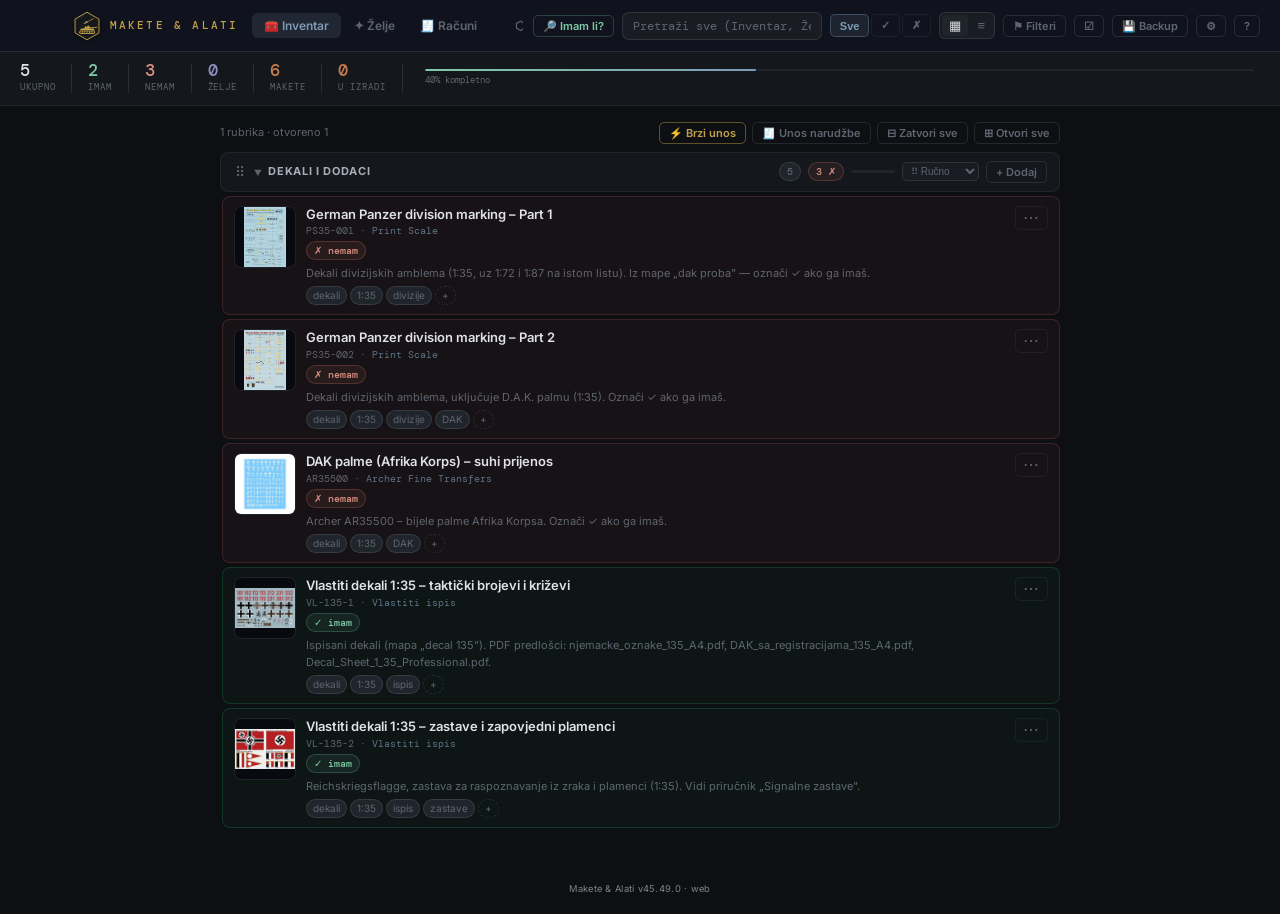
==== commit 3432ea89: "v45.49" ====
--- a/makete/index.html
+++ b/makete/index.html
@@ -14,9 +14,9 @@
 <link rel="icon" type="image/svg+xml" href="img/logo-icon.svg">
 <link rel="icon" type="image/png" sizes="192x192" href="icons/icon-192.png">
 <link rel="apple-touch-icon" href="icons/apple-touch-icon.png">
-<link rel="stylesheet" href="css/app.css?v=45.37.0">
-<link rel="stylesheet" href="css/mobile.css?v=45.37.0">
-<script>window.APP_VERSION="45.37.0";window.NO_HD=true;</script>
+<link rel="stylesheet" href="css/app.css?v=45.49.0">
+<link rel="stylesheet" href="css/mobile.css?v=45.49.0">
+<script>window.APP_VERSION="45.49.0";window.NO_HD=true;</script>
 </head>
 <body>
 <div class="boot-splash" id="bootSplash"><img class="boot-img" src="img/logo.svg" alt=""><div class="boot-logo">Makete &amp; Alati</div><div class="boot-spin"></div></div>
@@ -491,7 +491,7 @@
   <button class="btn-sm" onclick="recompressAllUploadedImages()" title="Sažmi sve već učitane slike na manju veličinu (radi pouzdano, bez interneta)">🗜️ Sažmi slike</button>
   <button class="btn-export" id="backupBtn" onclick="exportData()">⬇ Backup</button>
   <button class="btn-sm" id="backupFolderBtn" onclick="chooseBackupFolder()" title="Odaberi mapu (npr. Desktop/Makete) u koju će se Backup ubuduće uvijek spremati izravno - radi u Chrome/Edge pregledniku">📁 Mapa</button>
-  <label class="btn-export" style="cursor:pointer">⬆ Uvezi JSON<input type="file" accept=".json" style="display:none" onchange="importData(event)"></label>
+  <label class="btn-export" style="cursor:pointer">⬆ Uvezi JSON<input type="file" accept=".json,application/json,text/json,text/plain" style="display:none" onchange="importData(event)"></label>
   <label class="btn-export" style="cursor:pointer">⬆ Uvezi CSV<input type="file" accept=".csv" style="display:none" onchange="importCsv(event)"></label>
   <button class="btn-reset" onclick="resetData()">Resetiraj</button>
 </div>
@@ -907,6 +907,6 @@
 
 
 
-<script src="js/boot.js?v=45.37.0"></script>
+<script src="js/boot.js?v=45.49.0"></script>
 </body>
 </html>
--- a/makete/css/mobile.css
+++ b/makete/css/mobile.css
@@ -468,3 +468,51 @@
 .model-scheme .sub56{margin-top:6px}
 .bk56{margin:8px 12px;padding:10px 12px;border-radius:10px;border:1px solid rgba(214,186,96,.55);background:rgba(214,186,96,.12);display:flex;flex-wrap:wrap;gap:8px;align-items:center;justify-content:space-between;font-size:.9em}
 .bk56-b{display:flex;gap:6px;flex-wrap:wrap}
+
+/* v45.40 broj verzije */
+.ver56{text-align:center;font-size:.72em;opacity:.55;padding:14px 0 18px;letter-spacing:.03em}
+@media (max-width:760px){.ver56{padding-bottom:90px}}
+.ver56-tag{font-size:.6em;opacity:.6;font-weight:400;margin-left:6px}
+
+/* v45.41 potvrde (npr. uvoz) uvijek iznad ⚙ prozora */
+#customDialogModal{z-index:3000 !important}
+
+/* v45.43 Redoslijed izrade – „Čime” */
+.st57-bar{display:flex;flex-wrap:wrap;gap:8px;align-items:center;margin:0 0 10px}
+.st57-bar select{max-width:100%;padding:4px 6px}
+.st57-td{margin-top:6px;padding-top:6px;border-top:1px dashed rgba(127,127,127,.3)}
+.st57-c{display:inline-flex;align-items:center;gap:4px;margin:2px 4px 2px 0;padding:2px 7px;border-radius:10px;font-size:.82em;border:1px solid rgba(110,190,120,.55);color:#a8dcae;cursor:pointer;line-height:1.35}
+.st57-c.no{border-color:rgba(214,130,96,.55);color:#e0a080;cursor:default}
+.st57-c .color-swatch{width:11px;height:11px;border-radius:3px;display:inline-block}
+.st57-lbl{font-size:.8em;opacity:.75;margin:2px 0}
+.st57-tools{margin-top:3px}
+.st57-tip{font-size:.78em;opacity:.8;margin-top:4px}
+:root[data-theme="dnevna"] .st57-c,:root[data-theme="dak-svijetla"] .st57-c{color:#2f6b37}
+:root[data-theme="dnevna"] .st57-c.no,:root[data-theme="dak-svijetla"] .st57-c.no{color:#9a4a22}
+
+/* v45.45 sinkronizacija */
+.sync58-btn{min-width:38px}
+.sync58-btn[data-st="err"]{border-color:rgba(214,110,80,.8);color:#e89a7a}
+.sync58-btn[data-st="ok"]{color:#9fd8a5}
+.sync58-how{font-size:.82em;margin-top:6px;opacity:.9}
+.sync58-how ol{padding-left:18px;margin:6px 0}
+#sync58Row input{padding:6px 8px}
+
+/* v45.46 natrag + pretraga RAL */
+.back59{background:transparent;border:1px solid var(--border2,#444);color:var(--text,#ddd);border-radius:8px;width:34px;height:34px;font-size:18px;line-height:1;display:inline-flex;align-items:center;justify-content:center;margin-right:8px;cursor:pointer;flex:none}
+.back59f{position:fixed;left:10px;top:calc(env(safe-area-inset-top,0px) + 10px);z-index:2500;background:var(--surface2,#1e2228);box-shadow:0 2px 10px rgba(0,0,0,.4);width:40px;height:40px;font-size:20px}
+.csugg59{display:flex;flex-direction:column;gap:2px;margin:4px 0;max-height:240px;overflow:auto}
+.csugg59 button{display:flex;align-items:center;gap:8px;text-align:left;padding:6px 8px;border-radius:6px;border:1px solid var(--border2,#444);background:var(--surface3,#222);color:inherit;font-size:13px;cursor:pointer}
+.csugg59 button .color-swatch{width:16px;height:16px;border-radius:4px;flex:none;display:inline-block}
+.csugg59-none{font-size:12px;opacity:.7;padding:4px}
+
+/* v45.48 RAL oznake */
+.ral60{display:flex;flex-wrap:wrap;gap:4px;margin:2px 0 4px}
+.ral60-p{display:inline-flex;align-items:center;gap:4px;font-size:10.5px;font-family:'DM Mono',monospace;padding:1px 6px;border-radius:8px;border:1px solid rgba(201,178,122,.45);color:#d8c38a;background:rgba(201,178,122,.08);letter-spacing:.02em}
+button.ral60-p{cursor:pointer;font-size:12px;padding:3px 8px}
+.ral60-p .color-swatch{width:12px;height:12px;border-radius:3px;display:inline-block}
+.ral60-hint{font-size:12px;margin:0 0 10px;padding:8px;border-radius:8px;background:rgba(201,178,122,.07);border:1px solid rgba(201,178,122,.25)}
+.ral60-hint-t{font-size:11px;color:var(--muted);margin-bottom:5px}
+.ral60-hint-row{display:flex;flex-wrap:wrap;gap:6px}
+.ral60-searchlbl{font-size:11px;color:var(--muted);margin:0 0 4px}
+:root[data-theme="dnevna"] .ral60-p,:root[data-theme="dak-svijetla"] .ral60-p{color:#7a5a14}
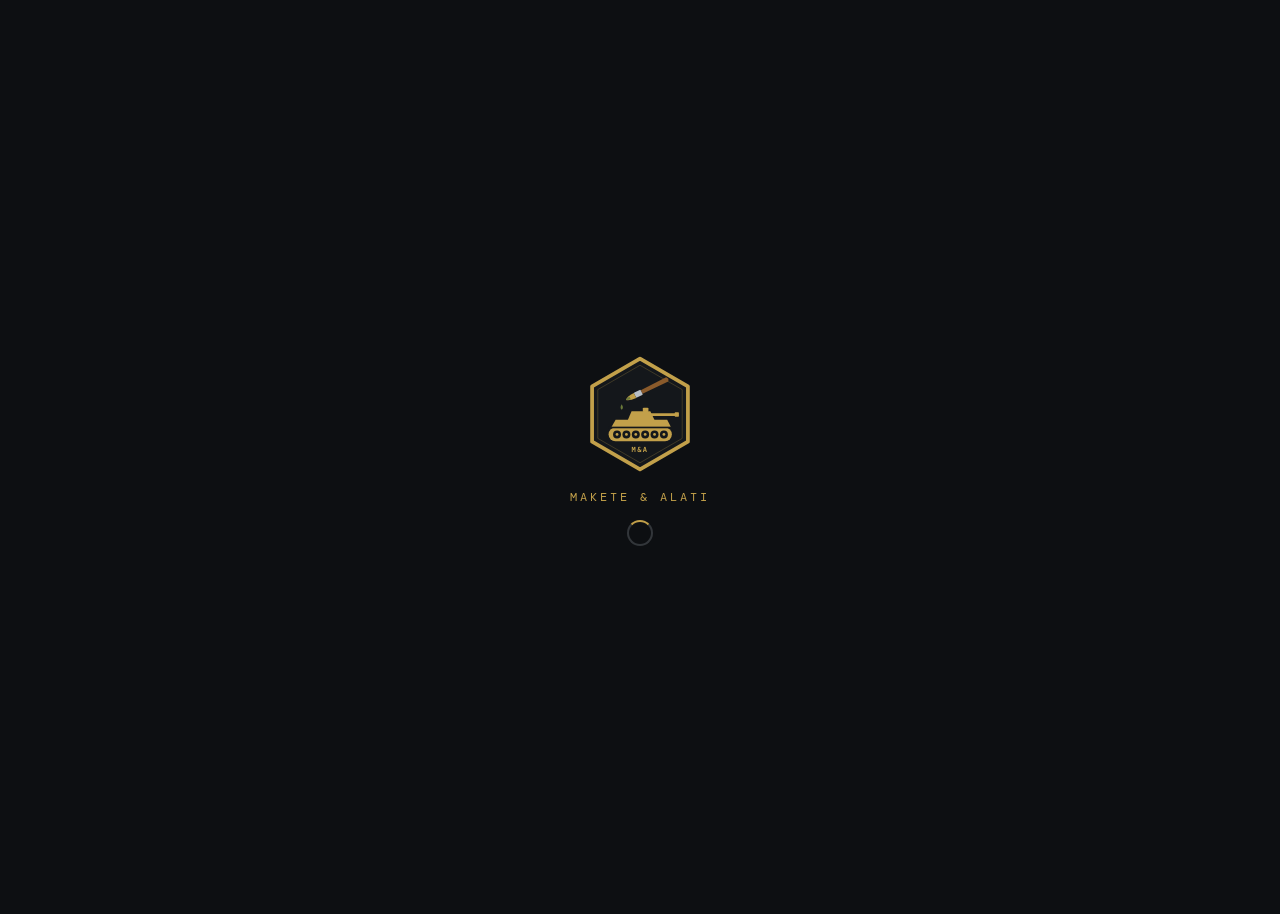
==== commit 926be671: "45.50" ====
--- a/makete/index.html
+++ b/makete/index.html
@@ -14,9 +14,9 @@
 <link rel="icon" type="image/svg+xml" href="img/logo-icon.svg">
 <link rel="icon" type="image/png" sizes="192x192" href="icons/icon-192.png">
 <link rel="apple-touch-icon" href="icons/apple-touch-icon.png">
-<link rel="stylesheet" href="css/app.css?v=45.49.0">
-<link rel="stylesheet" href="css/mobile.css?v=45.49.0">
-<script>window.APP_VERSION="45.49.0";window.NO_HD=true;</script>
+<link rel="stylesheet" href="css/app.css?v=45.50.0">
+<link rel="stylesheet" href="css/mobile.css?v=45.50.0">
+<script>window.APP_VERSION="45.50.0";window.NO_HD=true;</script>
 </head>
 <body>
 <div class="boot-splash" id="bootSplash"><img class="boot-img" src="img/logo.svg" alt=""><div class="boot-logo">Makete &amp; Alati</div><div class="boot-spin"></div></div>
@@ -907,6 +907,6 @@
 
 
 
-<script src="js/boot.js?v=45.49.0"></script>
+<script src="js/boot.js?v=45.50.0"></script>
 </body>
 </html>
--- a/makete/css/mobile.css
+++ b/makete/css/mobile.css
@@ -516,3 +516,11 @@
 .ral60-hint-row{display:flex;flex-wrap:wrap;gap:6px}
 .ral60-searchlbl{font-size:11px;color:var(--muted);margin:0 0 4px}
 :root[data-theme="dnevna"] .ral60-p,:root[data-theme="dak-svijetla"] .ral60-p{color:#7a5a14}
+
+/* v45.50 Koš (trash61) */
+.trash61-row{display:flex;flex-wrap:wrap;align-items:center;gap:4px 10px;padding:7px 0;border-bottom:1px solid var(--border2,#333)}
+.trash61-row:last-child{border-bottom:none}
+.trash61-i{flex:1 1 auto;min-width:0;font-size:12.5px;overflow:hidden;text-overflow:ellipsis;white-space:nowrap}
+.trash61-tag{font-size:10px;color:var(--muted);margin-right:4px}
+.trash61-m{flex:none;font-size:10.5px;color:var(--muted);font-family:'DM Mono',monospace}
+.trash61-b{flex:none;display:flex;gap:4px}
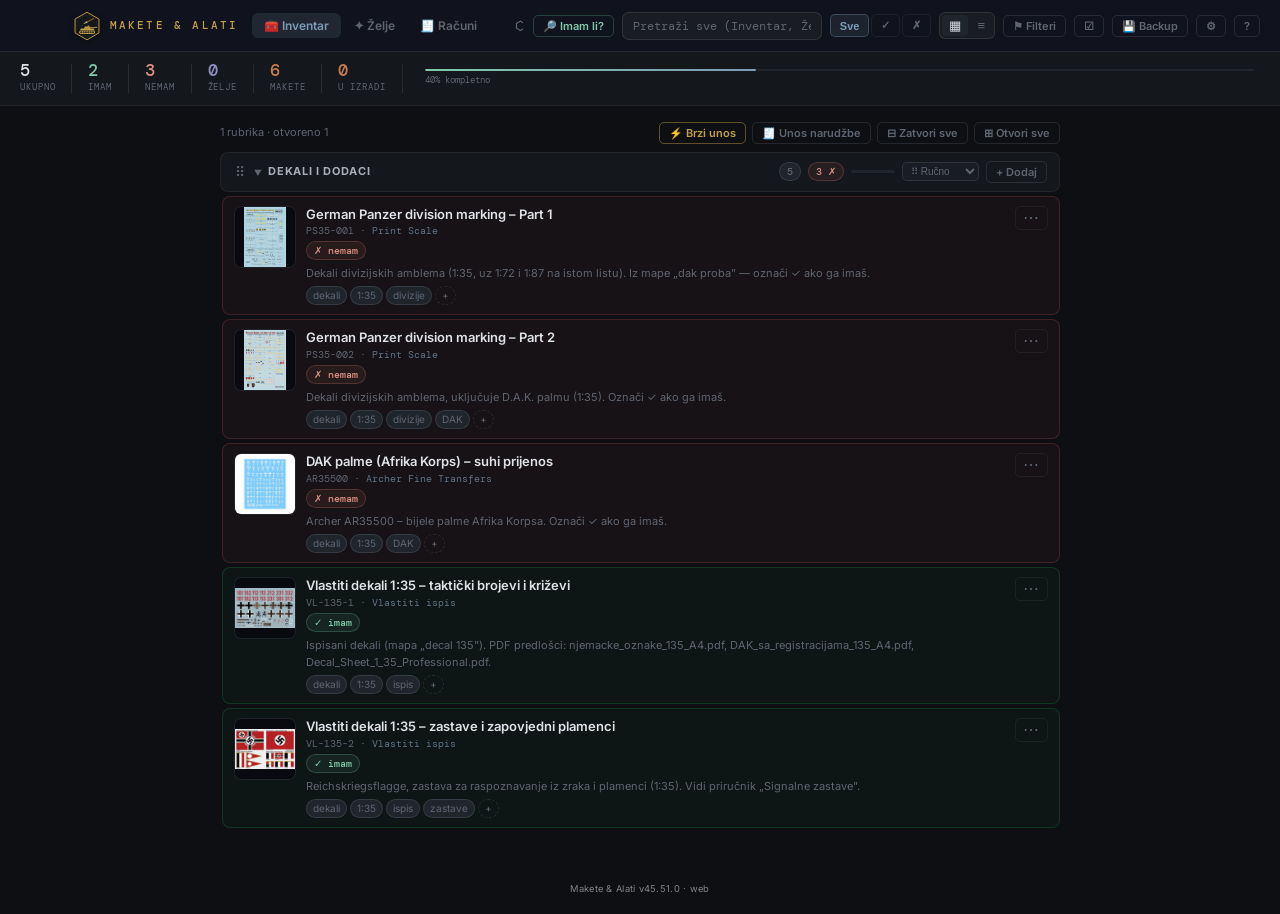
==== commit ee5e0d79: "45.51" ====
--- a/makete/index.html
+++ b/makete/index.html
@@ -14,9 +14,9 @@
 <link rel="icon" type="image/svg+xml" href="img/logo-icon.svg">
 <link rel="icon" type="image/png" sizes="192x192" href="icons/icon-192.png">
 <link rel="apple-touch-icon" href="icons/apple-touch-icon.png">
-<link rel="stylesheet" href="css/app.css?v=45.50.0">
-<link rel="stylesheet" href="css/mobile.css?v=45.50.0">
-<script>window.APP_VERSION="45.50.0";window.NO_HD=true;</script>
+<link rel="stylesheet" href="css/app.css?v=45.51.0">
+<link rel="stylesheet" href="css/mobile.css?v=45.51.0">
+<script>window.APP_VERSION="45.51.0";window.NO_HD=true;</script>
 </head>
 <body>
 <div class="boot-splash" id="bootSplash"><img class="boot-img" src="img/logo.svg" alt=""><div class="boot-logo">Makete &amp; Alati</div><div class="boot-spin"></div></div>
@@ -907,6 +907,6 @@
 
 
 
-<script src="js/boot.js?v=45.50.0"></script>
+<script src="js/boot.js?v=45.51.0"></script>
 </body>
 </html>
